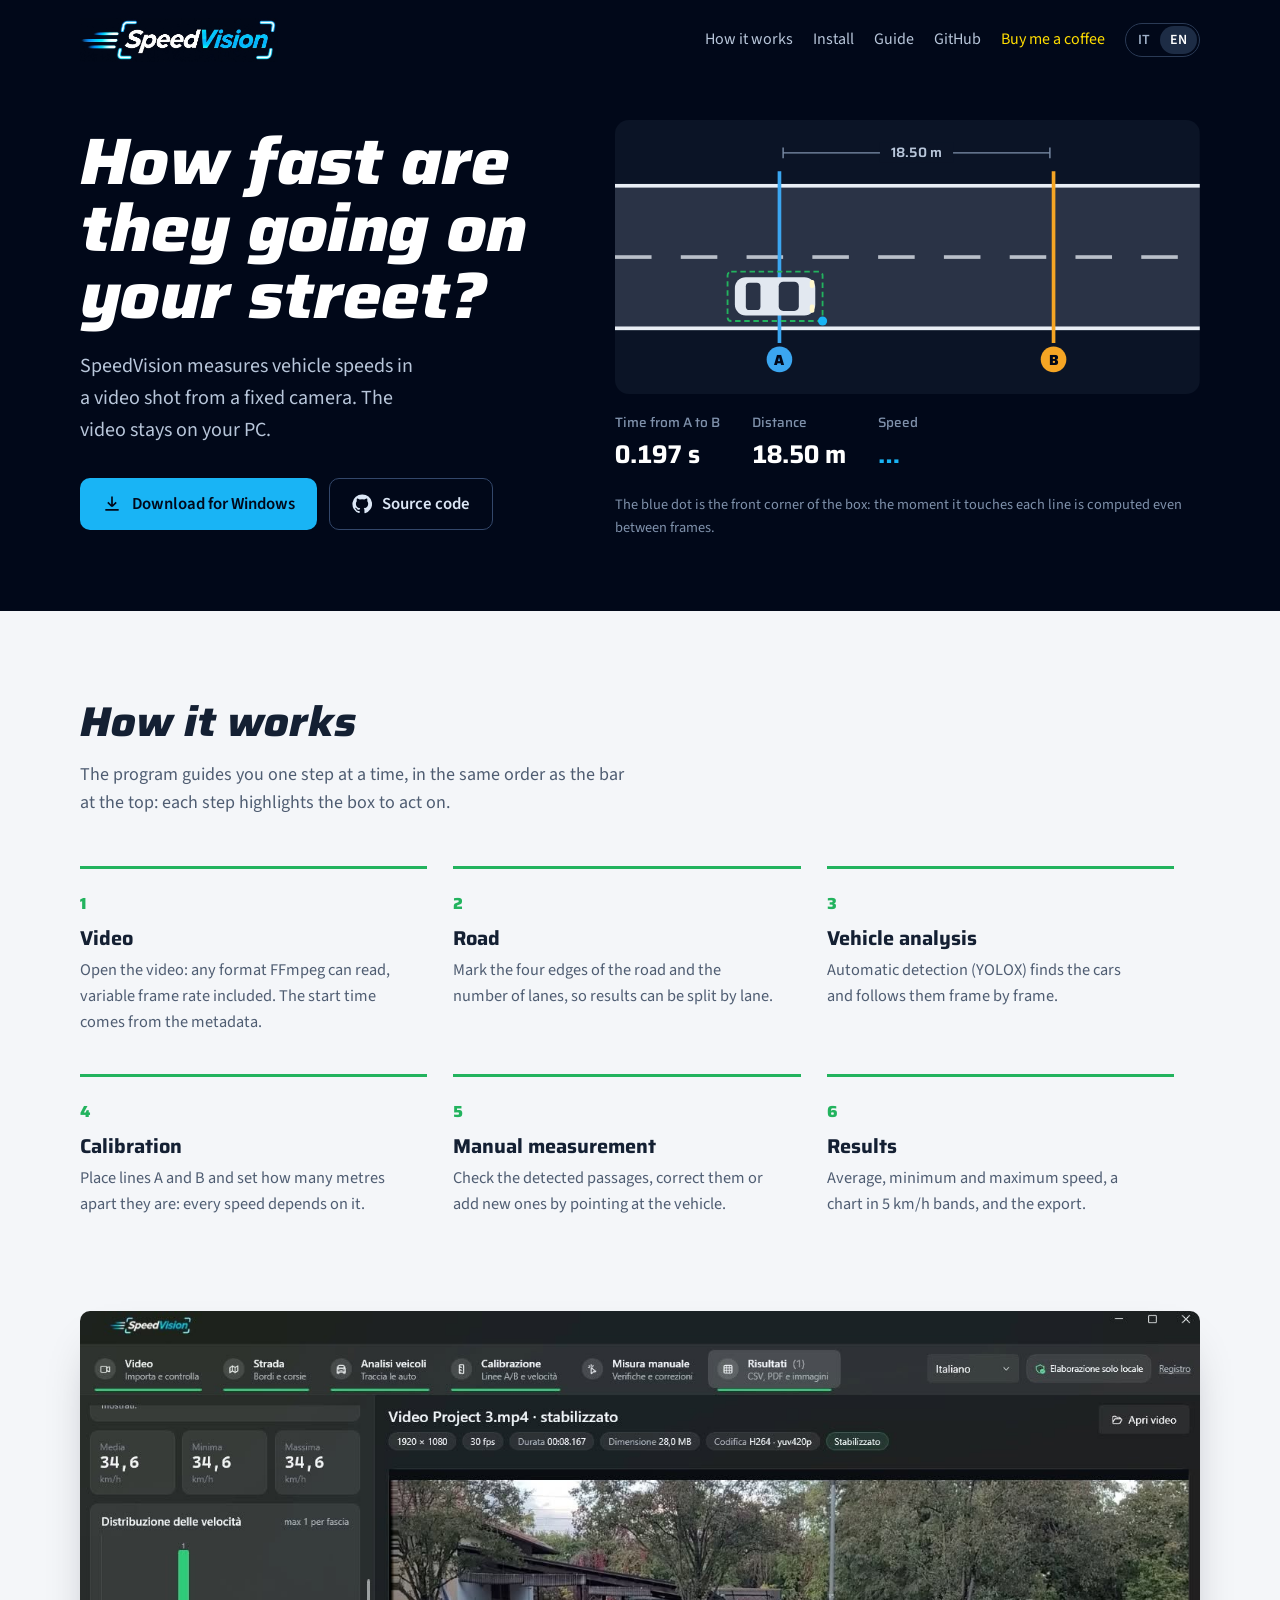
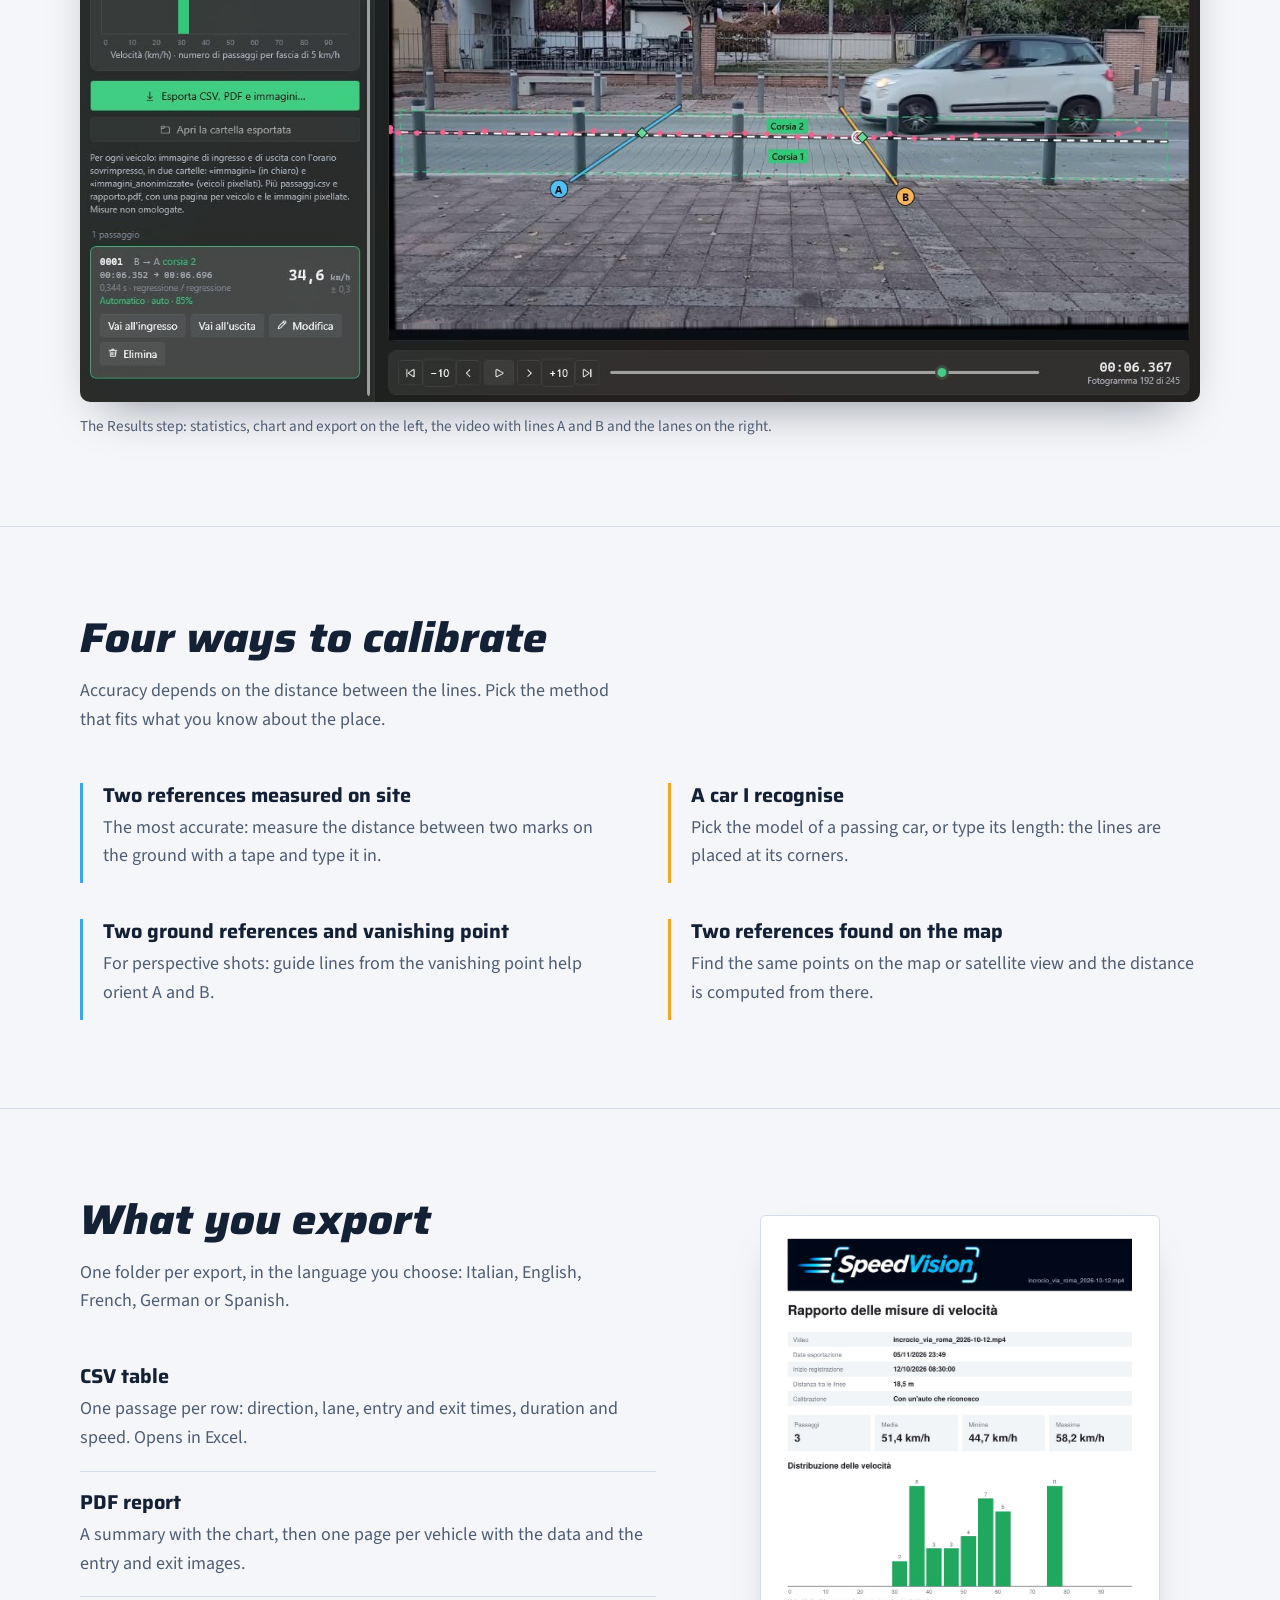
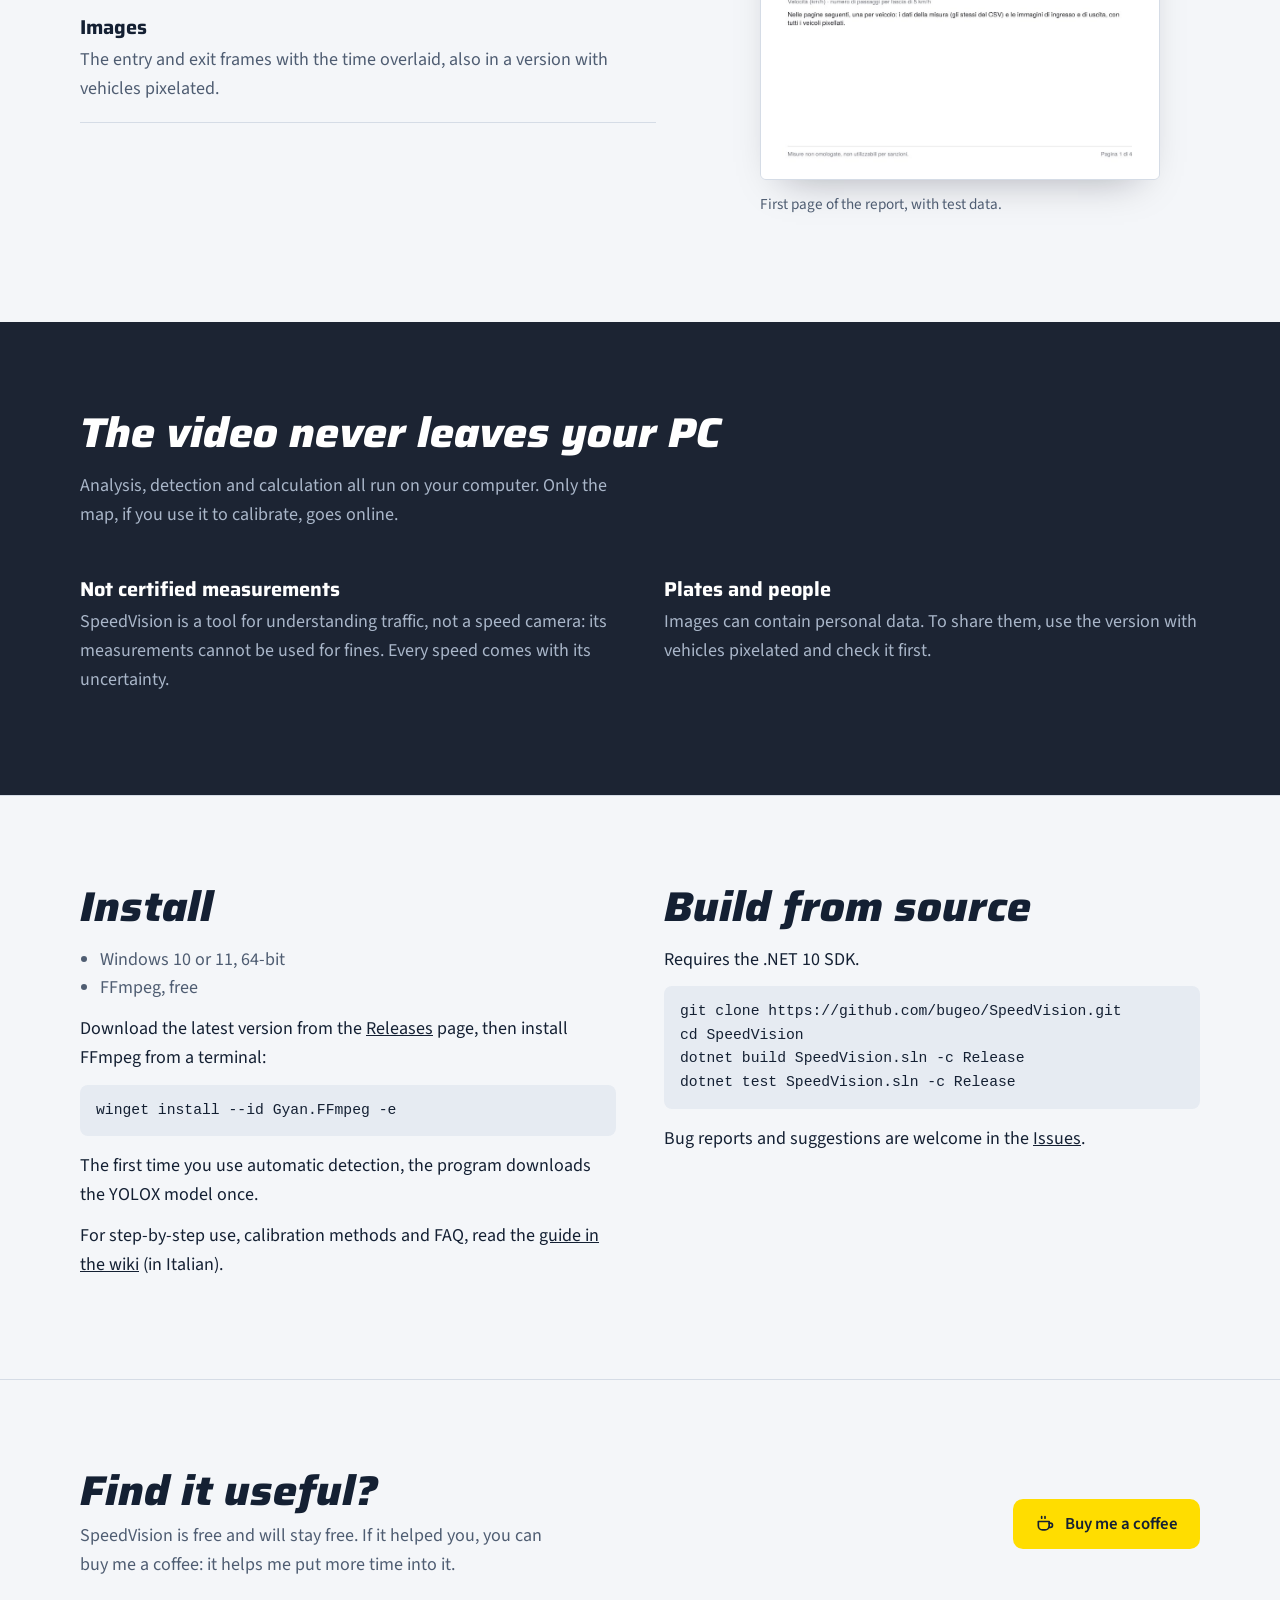
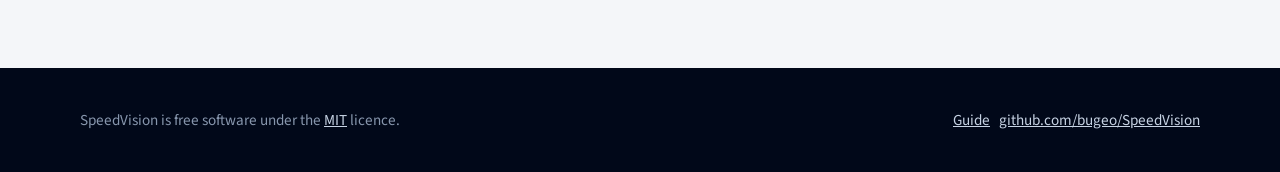
==== docs/index.html @ 2431f23b "im" ====
<!doctype html>
<html lang="it" data-l="it">
<head>
<meta charset="utf-8">
<meta name="viewport" content="width=device-width, initial-scale=1">
<title>SpeedVision</title>
<meta name="description" content="SpeedVision misura la velocità dei veicoli in un video di traffico, direttamente sul tuo PC. Software libero per Windows.">
<meta property="og:title" content="SpeedVision">
<meta property="og:description" content="Misura la velocità dei veicoli in un video di traffico, direttamente sul tuo PC.">
<meta property="og:image" content="img/logo.jpg">
<link rel="preconnect" href="https://fonts.googleapis.com">
<link rel="preconnect" href="https://fonts.gstatic.com" crossorigin>
<link href="https://fonts.googleapis.com/css2?family=Saira:ital,wdth,wght@0,75..125,400..800;1,75..125,600..800&family=Source+Sans+3:ital,wght@0,400;0,600;1,400&display=swap" rel="stylesheet">
<style>
:root {
  --night: #010819;      /* fondo del logo */
  --asphalt: #1c2433;
  --lane: #e9eef5;
  --paper: #f4f6f9;
  --ink: #142033;
  --muted: #4f5d72;
  --cyan: #19b4f5;       /* colore del logo */
  --line-a: #3ba6f0;     /* linea A, come nel programma */
  --line-b: #f5a524;     /* linea B */
  --ok: #22b35e;
  --rule: #d5dce6;
  --display: "Saira", system-ui, sans-serif;
  --text: "Source Sans 3", system-ui, sans-serif;
}
* { box-sizing: border-box; }
html { -webkit-text-size-adjust: 100%; }
body { margin: 0; background: var(--paper); color: var(--ink); font: 400 1.125rem/1.6 var(--text); }
img { max-width: 100%; height: auto; display: block; }
a { color: inherit; }
:focus-visible { outline: 3px solid var(--cyan); outline-offset: 3px; border-radius: 4px; }

html[data-l="it"] [lang="en"], html[data-l="en"] [lang="it"] { display: none !important; }

.wrap { width: min(1120px, 100% - 32px); margin-inline: auto; }

/* ───── Intestazione e hero ───── */
.hero { background: var(--night); color: #dbe6f5; padding-bottom: 72px; overflow: hidden; }
.top { display: flex; align-items: center; justify-content: space-between; gap: 16px; padding-block: 18px; }
.top img { height: 44px; width: auto; }
.top nav { display: flex; align-items: center; gap: 20px; font-size: 1rem; }
.top nav a { text-decoration: none; color: #b8c6da; }
.top nav a:hover { color: #fff; }
.lang { display: inline-flex; border: 1px solid #2a3a55; border-radius: 999px; padding: 2px; }
.lang button { font: 600 .875rem var(--text); color: #9fb0c8; background: none; border: 0; padding: 4px 10px; border-radius: 999px; cursor: pointer; }
.lang button[aria-pressed="true"] { background: #1d2c45; color: #fff; }

.hero-grid { display: grid; grid-template-columns: minmax(0, 5fr) minmax(0, 6fr); gap: 48px; align-items: center; padding-top: 40px; }
h1 { font: italic 800 clamp(2.4rem, 5.4vw, 4.1rem)/1.02 var(--display); font-stretch: 112%; letter-spacing: -.01em; color: #fff; margin: 0 0 20px; }
.lead { font-size: 1.25rem; color: #b8c6da; max-width: 34ch; margin: 0 0 32px; }
.actions { display: flex; flex-wrap: wrap; gap: 12px; }
.btn { display: inline-flex; align-items: center; gap: 10px; font: 600 1.05rem var(--text); text-decoration: none; padding: 13px 22px; border-radius: 10px; }
.btn-main { background: var(--cyan); color: var(--night); }
.btn-main:hover { background: #4cc6fa; }
.btn-ghost { color: #dbe6f5; border: 1px solid #33476a; }
.btn-ghost:hover { border-color: #6d87b0; }
.btn svg { width: 20px; height: 20px; flex: none; }

/* La strada animata */
.demo { position: relative; }
.road { width: 100%; height: auto; display: block; border-radius: 14px; }
.readout { display: grid; grid-template-columns: repeat(3, auto); justify-content: start; gap: 6px 32px; margin-top: 18px; font-family: var(--display); }
.readout dt { font-size: .85rem; color: #7f91ab; font-weight: 500; }
.readout dd { margin: 0; font-size: 1.6rem; font-weight: 700; font-variant-numeric: tabular-nums; color: #fff; font-stretch: 95%; }
.readout dd.speed { color: var(--cyan); }
.demo-note { font-size: .9rem; color: #7f91ab; margin: 10px 0 0; }

/* ───── Sezioni ───── */
section { padding-block: 88px; }
section + section { border-top: 1px solid var(--rule); }
h2 { font: italic 800 clamp(1.9rem, 3.6vw, 2.6rem)/1.1 var(--display); font-stretch: 108%; margin: 0 0 16px; color: var(--ink); }
.intro { color: var(--muted); max-width: 62ch; margin: 0 0 48px; }
h3 { font: 700 1.25rem/1.25 var(--display); margin: 0 0 6px; }
p { margin: 0 0 12px; }

/* I passi del programma: è una sequenza vera, come la barra in alto nell'app */
.steps { list-style: none; margin: 0; padding: 0; display: grid; grid-template-columns: repeat(3, 1fr); gap: 0; counter-reset: step; }
.steps li { counter-increment: step; padding: 22px 26px 26px 0; border-top: 3px solid var(--ok); margin-right: 26px; }
.steps li::before { content: counter(step); display: block; font: 800 1rem var(--display); color: var(--ok); margin-bottom: 10px; }
.steps p { color: var(--muted); font-size: 1.02rem; }

.shot { margin: 56px 0 0; }
.shot img { border-radius: 10px; box-shadow: 0 24px 48px -24px rgba(1, 8, 25, .45); }
.shot figcaption, .report figcaption { font-size: .95rem; color: var(--muted); margin-top: 12px; }

/* Calibrazione: quattro metodi alternativi */
.methods { display: grid; grid-template-columns: repeat(2, 1fr); gap: 36px 56px; }
.methods div { padding-left: 20px; border-left: 3px solid var(--line-a); }
.methods div:nth-child(even) { border-left-color: var(--line-b); }
.methods p { color: var(--muted); }

/* Risultati */
.results { display: grid; grid-template-columns: minmax(0, 6fr) minmax(0, 5fr); gap: 64px; align-items: start; }
.results ul { margin: 0; padding: 0; list-style: none; }
.results li { padding: 18px 0; border-bottom: 1px solid var(--rule); }
.results li:first-child { padding-top: 0; }
.results li p { color: var(--muted); margin: 0; }
.report img { border: 1px solid var(--rule); border-radius: 6px; box-shadow: 0 18px 40px -22px rgba(1, 8, 25, .35); }

/* Privacy e limiti: fondo scuro come la strada */
.honest { background: var(--asphalt); color: #d2dbe8; border-top: 0; }
.honest h2 { color: #fff; }
.honest .intro { color: #a9b6c9; }
.pair { display: grid; grid-template-columns: repeat(2, 1fr); gap: 48px; }
.pair h3 { color: #fff; }
.pair p { color: #a9b6c9; }

/* Installazione */
.install { display: grid; grid-template-columns: repeat(2, 1fr); gap: 48px; }
code, pre { font-family: ui-monospace, "Cascadia Mono", Consolas, monospace; font-size: .92rem; }
pre { background: #e6ebf2; border-radius: 8px; padding: 14px 16px; overflow-x: auto; margin: 8px 0 16px; }
.install > div, .results > *, .hero-grid > * { min-width: 0; }
.install ul { padding-left: 1.1em; margin: 0 0 12px; color: var(--muted); }

/* Offrimi un caffè */
.coffee .wrap { display: flex; flex-wrap: wrap; align-items: center; justify-content: space-between; gap: 24px 48px; }
.coffee h2 { margin-bottom: 8px; }
.coffee p { color: var(--muted); max-width: 52ch; margin: 0; }
.btn-coffee { background: #ffdd00; color: #142033; }
.btn-coffee:hover { background: #ffe740; }
.top nav a.nav-coffee { color: #ffdd00; }

footer { background: var(--night); color: #8796ad; padding-block: 40px; font-size: .95rem; }
footer .wrap { display: flex; flex-wrap: wrap; gap: 12px 32px; justify-content: space-between; align-items: center; }
footer a { color: #c7d3e4; }

@media (max-width: 900px) {
  .hero-grid, .results, .install { grid-template-columns: 1fr; }
  .hero-grid { gap: 40px; }
  .steps { grid-template-columns: repeat(2, 1fr); }
}
@media (max-width: 620px) {
  .top nav a { display: none; }
  .steps, .methods, .pair { grid-template-columns: 1fr; }
  .steps li { margin-right: 0; }
  .readout { gap: 4px 20px; }
  .readout dd { font-size: 1.3rem; }
  section { padding-block: 64px; }
}
</style>
</head>
<body>

<header class="hero">
  <div class="wrap top">
    <a href="./"><img src="img/logo.jpg" alt="SpeedVision" width="779" height="173"></a>
    <nav aria-label="Sezioni">
      <a href="#come"><span lang="it">Come funziona</span><span lang="en">How it works</span></a>
      <a href="#installa"><span lang="it">Installazione</span><span lang="en">Install</span></a>
      <a href="https://github.com/bugeo/SpeedVision/wiki"><span lang="it">Guida</span><span lang="en">Guide</span></a>
      <a href="https://github.com/bugeo/SpeedVision">GitHub</a>
      <a class="nav-coffee" href="https://buymeacoffee.com/bugeo"><span lang="it">Offrimi un caffè</span><span lang="en">Buy me a coffee</span></a>
      <span class="lang" role="group" aria-label="Lingua / Language">
        <button type="button" data-set="it" aria-pressed="true">IT</button>
        <button type="button" data-set="en" aria-pressed="false">EN</button>
      </span>
    </nav>
  </div>

  <div class="wrap hero-grid">
    <div>
      <h1><span lang="it">Quanto vanno veloci sulla tua strada?</span><span lang="en">How fast are they going on your street?</span></h1>
      <p class="lead">
        <span lang="it">SpeedVision misura la velocità dei veicoli in un video ripreso da una telecamera ferma. Il video resta sul tuo PC.</span>
        <span lang="en">SpeedVision measures vehicle speeds in a video shot from a fixed camera. The video stays on your PC.</span>
      </p>
      <div class="actions">
        <a class="btn btn-main" href="https://github.com/bugeo/SpeedVision/releases">
          <svg viewBox="0 0 24 24" fill="none" stroke="currentColor" stroke-width="2" aria-hidden="true"><path d="M12 3v12m0 0l-5-5m5 5l5-5M4 19h16"/></svg>
          <span lang="it">Scarica per Windows</span><span lang="en">Download for Windows</span>
        </a>
        <a class="btn btn-ghost" href="https://github.com/bugeo/SpeedVision">
          <svg viewBox="0 0 24 24" fill="currentColor" aria-hidden="true"><path d="M12 .5a11.5 11.5 0 00-3.64 22.41c.58.1.79-.25.79-.56v-2c-3.2.7-3.88-1.37-3.88-1.37-.53-1.33-1.28-1.69-1.28-1.69-1.05-.72.08-.7.08-.7 1.16.08 1.77 1.19 1.77 1.19 1.03 1.77 2.7 1.26 3.36.96.1-.75.4-1.26.73-1.55-2.55-.29-5.24-1.28-5.24-5.68 0-1.25.45-2.28 1.19-3.08-.12-.29-.52-1.46.11-3.05 0 0 .97-.31 3.17 1.18a11 11 0 015.77 0c2.2-1.49 3.17-1.18 3.17-1.18.63 1.59.23 2.76.11 3.05.74.8 1.19 1.83 1.19 3.08 0 4.41-2.69 5.38-5.26 5.67.41.36.78 1.06.78 2.14v3.17c0 .31.21.67.8.56A11.5 11.5 0 0012 .5z"/></svg>
          <span lang="it">Codice sorgente</span><span lang="en">Source code</span>
        </a>
      </div>
    </div>

    <div class="demo">
      <svg class="road" viewBox="0 0 640 300" role="img" aria-labelledby="road-title">
        <title id="road-title">Un'auto attraversa la linea A e la linea B: dal tempo impiegato si calcola la velocità.</title>
        <rect width="640" height="300" fill="#0b1426"/>
        <rect y="70" width="640" height="160" fill="#2a3346"/>
        <rect y="70" width="640" height="4" fill="#e9eef5"/>
        <rect y="226" width="640" height="4" fill="#e9eef5"/>
        <g fill="#e9eef5" opacity=".75">
          <rect x="0" y="148" width="40" height="4"/><rect x="72" y="148" width="40" height="4"/><rect x="144" y="148" width="40" height="4"/>
          <rect x="216" y="148" width="40" height="4"/><rect x="288" y="148" width="40" height="4"/><rect x="360" y="148" width="40" height="4"/>
          <rect x="432" y="148" width="40" height="4"/><rect x="504" y="148" width="40" height="4"/><rect x="576" y="148" width="40" height="4"/>
        </g>
        <!-- Linee di rilevamento -->
        <line x1="180" y1="56" x2="180" y2="244" stroke="#3ba6f0" stroke-width="4"/>
        <line x1="480" y1="56" x2="480" y2="244" stroke="#f5a524" stroke-width="4"/>
        <circle cx="180" cy="262" r="14" fill="#3ba6f0"/><text x="180" y="268" text-anchor="middle" font-family="Saira, sans-serif" font-weight="800" font-size="16" fill="#010819">A</text>
        <circle cx="480" cy="262" r="14" fill="#f5a524"/><text x="480" y="268" text-anchor="middle" font-family="Saira, sans-serif" font-weight="800" font-size="16" fill="#010819">B</text>
        <!-- Distanza misurata -->
        <g stroke="#7f91ab" stroke-width="1.5">
          <line x1="184" y1="36" x2="476" y2="36"/><line x1="184" y1="30" x2="184" y2="42"/><line x1="476" y1="30" x2="476" y2="42"/>
        </g>
        <rect x="290" y="25" width="80" height="22" fill="#0b1426"/>
        <text x="330" y="41" text-anchor="middle" font-family="Saira, sans-serif" font-weight="600" font-size="15" fill="#b8c6da" id="svg-dist">18,50 m</text>
        <!-- Auto vista dall'alto, con il riquadro del rilevamento -->
        <g id="car" transform="translate(-120 0)">
          <rect x="-4" y="166" width="104" height="54" rx="4" fill="none" stroke="#22b35e" stroke-width="2" stroke-dasharray="6 4"/>
          <rect x="4" y="172" width="88" height="42" rx="12" fill="#e2e8f0"/>
          <rect x="52" y="177" width="22" height="32" rx="5" fill="#2a3346"/>
          <rect x="16" y="178" width="16" height="30" rx="4" fill="#2a3346"/>
          <rect x="86" y="175" width="5" height="9" rx="2" fill="#fff7cc"/><rect x="86" y="202" width="5" height="9" rx="2" fill="#fff7cc"/>
          <circle id="corner" cx="100" cy="220" r="5" fill="#19b4f5"/>
        </g>
      </svg>
      <dl class="readout" aria-live="off">
        <div><dt><span lang="it">Tempo da A a B</span><span lang="en">Time from A to B</span></dt><dd id="r-time">–</dd></div>
        <div><dt><span lang="it">Distanza</span><span lang="en">Distance</span></dt><dd id="r-dist">18,50 m</dd></div>
        <div><dt><span lang="it">Velocità</span><span lang="en">Speed</span></dt><dd class="speed" id="r-speed">–</dd></div>
      </dl>
      <p class="demo-note">
        <span lang="it">Il punto azzurro è lo spigolo anteriore del riquadro: l'istante in cui tocca ogni linea si calcola anche tra un fotogramma e l'altro.</span>
        <span lang="en">The blue dot is the front corner of the box: the moment it touches each line is computed even between frames.</span>
      </p>
    </div>
  </div>
</header>

<main>
<section id="come">
  <div class="wrap">
    <h2><span lang="it">Come funziona</span><span lang="en">How it works</span></h2>
    <p class="intro">
      <span lang="it">Il programma ti guida un passo alla volta, nello stesso ordine della barra in alto: in ogni passo è evidenziato il riquadro su cui agire.</span>
      <span lang="en">The program guides you one step at a time, in the same order as the bar at the top: each step highlights the box to act on.</span>
    </p>
    <ol class="steps">
      <li><h3>Video</h3>
        <p lang="it">Apri il video: qualsiasi formato letto da FFmpeg, anche con frame rate variabile. L'orario di inizio arriva dai metadati.</p>
        <p lang="en">Open the video: any format FFmpeg can read, variable frame rate included. The start time comes from the metadata.</p></li>
      <li><h3><span lang="it">Strada</span><span lang="en">Road</span></h3>
        <p lang="it">Segna i quattro bordi della strada e il numero di corsie, così i risultati si possono dividere per corsia.</p>
        <p lang="en">Mark the four edges of the road and the number of lanes, so results can be split by lane.</p></li>
      <li><h3><span lang="it">Analisi veicoli</span><span lang="en">Vehicle analysis</span></h3>
        <p lang="it">Il riconoscimento automatico (YOLOX) trova le auto e le segue fotogramma per fotogramma.</p>
        <p lang="en">Automatic detection (YOLOX) finds the cars and follows them frame by frame.</p></li>
      <li><h3><span lang="it">Calibrazione</span><span lang="en">Calibration</span></h3>
        <p lang="it">Posa le linee A e B e indica quanti metri le separano: è il dato da cui dipende ogni velocità.</p>
        <p lang="en">Place lines A and B and set how many metres apart they are: every speed depends on it.</p></li>
      <li><h3><span lang="it">Misura manuale</span><span lang="en">Manual measurement</span></h3>
        <p lang="it">Controlla i passaggi trovati, correggili o aggiungine a mano indicando la posizione del veicolo.</p>
        <p lang="en">Check the detected passages, correct them or add new ones by pointing at the vehicle.</p></li>
      <li><h3><span lang="it">Risultati</span><span lang="en">Results</span></h3>
        <p lang="it">Velocità media, minima e massima, il grafico per fasce di 5 km/h e l'esportazione.</p>
        <p lang="en">Average, minimum and maximum speed, a chart in 5 km/h bands, and the export.</p></li>
    </ol>
    <figure class="shot">
      <img src="img/app-calibrazione.jpg" alt="Il passo Risultati di SpeedVision: statistiche, grafico e un passaggio misurato tra le linee A e B" width="1471" height="908" loading="lazy">
      <figcaption>
        <span lang="it">Il passo Risultati: a sinistra statistiche, grafico ed esportazione, a destra il video con le linee A e B e le corsie.</span>
        <span lang="en">The Results step: statistics, chart and export on the left, the video with lines A and B and the lanes on the right.</span>
      </figcaption>
    </figure>
  </div>
</section>

<section>
  <div class="wrap">
    <h2><span lang="it">Quattro modi di calibrare</span><span lang="en">Four ways to calibrate</span></h2>
    <p class="intro">
      <span lang="it">La precisione della misura dipende dalla distanza tra le linee. Scegli il metodo in base a quello che sai del luogo.</span>
      <span lang="en">Accuracy depends on the distance between the lines. Pick the method that fits what you know about the place.</span>
    </p>
    <div class="methods">
      <div><h3 lang="it">Due riferimenti misurati sul campo</h3><h3 lang="en">Two references measured on site</h3>
        <p lang="it">Il più preciso: misuri con un metro la distanza tra due segni a terra e la inserisci.</p>
        <p lang="en">The most accurate: measure the distance between two marks on the ground with a tape and type it in.</p></div>
      <div><h3 lang="it">Un'auto che riconosco</h3><h3 lang="en">A car I recognise</h3>
        <p lang="it">Scegli il modello di un'auto che passa, o scrivi la sua lunghezza: le linee si posano ai suoi spigoli.</p>
        <p lang="en">Pick the model of a passing car, or type its length: the lines are placed at its corners.</p></div>
      <div><h3 lang="it">Due riferimenti a terra e punto di fuga</h3><h3 lang="en">Two ground references and vanishing point</h3>
        <p lang="it">Per le riprese in prospettiva: le linee guida dal punto di fuga aiutano a orientare A e B.</p>
        <p lang="en">For perspective shots: guide lines from the vanishing point help orient A and B.</p></div>
      <div><h3 lang="it">Due riferimenti trovati sulla mappa</h3><h3 lang="en">Two references found on the map</h3>
        <p lang="it">Ritrovi gli stessi punti sulla mappa o sulla vista satellitare e la distanza si calcola da lì.</p>
        <p lang="en">Find the same points on the map or satellite view and the distance is computed from there.</p></div>
    </div>
  </div>
</section>

<section>
  <div class="wrap results">
    <div>
      <h2><span lang="it">Cosa esporti</span><span lang="en">What you export</span></h2>
      <p class="intro">
        <span lang="it">Una cartella per ogni esportazione, nella lingua che hai scelto: italiano, inglese, francese, tedesco o spagnolo.</span>
        <span lang="en">One folder per export, in the language you choose: Italian, English, French, German or Spanish.</span>
      </p>
      <ul>
        <li><h3 lang="it">Tabella CSV</h3><h3 lang="en">CSV table</h3>
          <p lang="it">Un passaggio per riga: verso, corsia, orari di ingresso e uscita, tempo e velocità. Si apre in Excel.</p>
          <p lang="en">One passage per row: direction, lane, entry and exit times, duration and speed. Opens in Excel.</p></li>
        <li><h3 lang="it">Rapporto PDF</h3><h3 lang="en">PDF report</h3>
          <p lang="it">Un riepilogo con il grafico, poi una pagina per veicolo con i dati e le immagini di ingresso e uscita.</p>
          <p lang="en">A summary with the chart, then one page per vehicle with the data and the entry and exit images.</p></li>
        <li><h3 lang="it">Immagini</h3><h3 lang="en">Images</h3>
          <p lang="it">Il fotogramma di ingresso e quello di uscita con l'orario sovrimpresso, anche in versione con i veicoli pixellati.</p>
          <p lang="en">The entry and exit frames with the time overlaid, also in a version with vehicles pixelated.</p></li>
      </ul>
    </div>
    <figure class="report">
      <img src="img/rapporto-pdf.jpg" alt="Prima pagina del rapporto PDF: dati del video, statistiche e grafico delle velocità" width="910" height="1287" loading="lazy">
      <figcaption>
        <span lang="it">Prima pagina del rapporto, con dati di prova.</span>
        <span lang="en">First page of the report, with test data.</span>
      </figcaption>
    </figure>
  </div>
</section>

<section class="honest">
  <div class="wrap">
    <h2><span lang="it">Il video non lascia il PC</span><span lang="en">The video never leaves your PC</span></h2>
    <p class="intro">
      <span lang="it">Analisi, riconoscimento e calcolo avvengono sul tuo computer. Solo la mappa, se la usi per calibrare, si collega a internet.</span>
      <span lang="en">Analysis, detection and calculation all run on your computer. Only the map, if you use it to calibrate, goes online.</span>
    </p>
    <div class="pair">
      <div><h3 lang="it">Misure non omologate</h3><h3 lang="en">Not certified measurements</h3>
        <p lang="it">SpeedVision è uno strumento per capire il traffico, non un autovelox: le sue misure non servono per multe o sanzioni. Ogni velocità riporta la sua incertezza.</p>
        <p lang="en">SpeedVision is a tool for understanding traffic, not a speed camera: its measurements cannot be used for fines. Every speed comes with its uncertainty.</p></div>
      <div><h3 lang="it">Targhe e persone</h3><h3 lang="en">Plates and people</h3>
        <p lang="it">Le immagini possono contenere dati personali. Per condividerle usa la versione con i veicoli pixellati e controllala prima.</p>
        <p lang="en">Images can contain personal data. To share them, use the version with vehicles pixelated and check it first.</p></div>
    </div>
  </div>
</section>

<section id="installa">
  <div class="wrap install">
    <div>
      <h2><span lang="it">Installazione</span><span lang="en">Install</span></h2>
      <ul>
        <li lang="it">Windows 10 o 11, 64 bit</li><li lang="en">Windows 10 or 11, 64-bit</li>
        <li lang="it">FFmpeg, gratuito</li><li lang="en">FFmpeg, free</li>
      </ul>
      <p lang="it">Scarica l'ultima versione dalla pagina <a href="https://github.com/bugeo/SpeedVision/releases">Releases</a>, poi installa FFmpeg da un terminale:</p>
      <p lang="en">Download the latest version from the <a href="https://github.com/bugeo/SpeedVision/releases">Releases</a> page, then install FFmpeg from a terminal:</p>
      <pre><code>winget install --id Gyan.FFmpeg -e</code></pre>
      <p lang="it">Al primo uso del riconoscimento automatico il programma scarica il modello YOLOX una sola volta.</p>
      <p lang="en">The first time you use automatic detection, the program downloads the YOLOX model once.</p>
      <p lang="it">Per l'uso passo per passo, i metodi di calibrazione e le domande frequenti leggi la <a href="https://github.com/bugeo/SpeedVision/wiki">guida nel wiki</a>.</p>
      <p lang="en">For step-by-step use, calibration methods and FAQ, read the <a href="https://github.com/bugeo/SpeedVision/wiki">guide in the wiki</a> (in Italian).</p>
    </div>
    <div>
      <h2><span lang="it">Compilare dai sorgenti</span><span lang="en">Build from source</span></h2>
      <p lang="it">Serve l'SDK .NET 10.</p><p lang="en">Requires the .NET 10 SDK.</p>
      <pre><code>git clone https://github.com/bugeo/SpeedVision.git
cd SpeedVision
dotnet build SpeedVision.sln -c Release
dotnet test SpeedVision.sln -c Release</code></pre>
      <p lang="it">Segnalazioni e proposte sono benvenute nelle <a href="https://github.com/bugeo/SpeedVision/issues">Issues</a>.</p>
      <p lang="en">Bug reports and suggestions are welcome in the <a href="https://github.com/bugeo/SpeedVision/issues">Issues</a>.</p>
    </div>
  </div>
</section>
<section class="coffee">
  <div class="wrap">
    <div>
      <h2><span lang="it">Ti è utile?</span><span lang="en">Find it useful?</span></h2>
      <p lang="it">SpeedVision è gratuito e lo resterà. Se ti ha aiutato, puoi offrirmi un caffè: mi dà una mano a dedicargli altro tempo.</p>
      <p lang="en">SpeedVision is free and will stay free. If it helped you, you can buy me a coffee: it helps me put more time into it.</p>
    </div>
    <a class="btn btn-coffee" href="https://buymeacoffee.com/bugeo">
      <svg viewBox="0 0 24 24" fill="none" stroke="currentColor" stroke-width="2" stroke-linecap="round" stroke-linejoin="round" aria-hidden="true"><path d="M4 9h13v5a5 5 0 01-5 5H9a5 5 0 01-5-5V9z"/><path d="M17 11h1.5a2.5 2.5 0 010 5H17"/><path d="M8 3v2M12 3v2"/></svg>
      <span lang="it">Offrimi un caffè</span><span lang="en">Buy me a coffee</span>
    </a>
  </div>
</section>
</main>

<footer>
  <div class="wrap">
    <span lang="it">SpeedVision è software libero con licenza <a href="https://github.com/bugeo/SpeedVision/blob/main/LICENSE">MIT</a>.</span>
    <span lang="en">SpeedVision is free software under the <a href="https://github.com/bugeo/SpeedVision/blob/main/LICENSE">MIT</a> licence.</span>
    <span><a href="https://github.com/bugeo/SpeedVision/wiki"><span lang="it">Guida</span><span lang="en">Guide</span></a> &nbsp; <a href="https://github.com/bugeo/SpeedVision">github.com/bugeo/SpeedVision</a></span>
  </div>
</footer>

<script>
// Lingua: quella del browser, o quella scelta (ricordata in questo browser).
(function () {
  const root = document.documentElement;
  function setLang(l) {
    root.dataset.l = l;
    root.lang = l;
    document.querySelectorAll('.lang button').forEach(b => b.setAttribute('aria-pressed', String(b.dataset.set === l)));
    try { localStorage.setItem('sv-lang', l); } catch (e) {}
    updateReadout();
  }
  let saved = null;
  try { saved = localStorage.getItem('sv-lang'); } catch (e) {}
  const initial = saved || ((navigator.language || 'it').toLowerCase().startsWith('it') ? 'it' : 'en');
  document.querySelectorAll('.lang button').forEach(b => b.addEventListener('click', () => setLang(b.dataset.set)));

  // Animazione: un'auto passa da A a B a una velocità diversa ogni volta; il cronometro
  // parte quando lo spigolo anteriore tocca A e si ferma su B. 300 px = 18,50 m.
  const car = document.getElementById('car');
  const timeEl = document.getElementById('r-time');
  const speedEl = document.getElementById('r-speed');
  const PX_PER_M = 300 / 18.5, LINE_A = 180, LINE_B = 480, CORNER = 100;
  const START = -60, END = 680;
  let kmh = 50, x = START, last = null, t = null, done = null;

  function fmt(n, d) { return n.toLocaleString(root.dataset.l === 'it' ? 'it-IT' : 'en-GB', { minimumFractionDigits: d, maximumFractionDigits: d }); }
  function updateReadout() {
    const dist = fmt(18.5, 2) + ' m';
    document.getElementById('r-dist').textContent = dist;
    document.getElementById('svg-dist').textContent = dist;
    if (done !== null) {
      timeEl.textContent = fmt(done, 3) + ' s';
      speedEl.textContent = fmt(18.5 / done * 3.6, 1) + ' km/h';
    } else if (t !== null) {
      timeEl.textContent = fmt(t, 3) + ' s';
      speedEl.textContent = '…';
    } else {
      timeEl.textContent = '–';
      speedEl.textContent = '–';
    }
  }
  function newPass() { kmh = 34 + Math.random() * 30; x = START; t = null; done = null; }

  function frame(now) {
    if (last === null) last = now;
    const dt = Math.min((now - last) / 1000, 0.05);
    last = now;
    // Rallentatore ×0,35 per poter leggere il cronometro; il tempo mostrato è quello reale.
    const slow = 0.35;
    const front = x + CORNER;
    x += kmh / 3.6 * PX_PER_M * dt * slow;
    const newFront = x + CORNER;
    if (front < LINE_A && newFront >= LINE_A) t = (newFront - LINE_A) / (kmh / 3.6 * PX_PER_M);
    else if (t !== null && done === null) {
      t += dt * slow;
      if (newFront >= LINE_B) { done = 18.5 / (kmh / 3.6); }
    }
    car.setAttribute('transform', 'translate(' + x.toFixed(1) + ' 0)');
    updateReadout();
    if (x > END) { if (!frame.pause) frame.pause = now; if (now - frame.pause > 1400) { frame.pause = 0; newPass(); } }
    requestAnimationFrame(frame);
  }

  setLang(initial);
  if (window.matchMedia('(prefers-reduced-motion: reduce)').matches) {
    // Nessuna animazione: l'auto resta oltre la linea B con la misura completa.
    x = 400; done = 18.5 / (52 / 3.6);
    car.setAttribute('transform', 'translate(400 0)');
    updateReadout();
  } else {
    newPass();
    requestAnimationFrame(frame);
  }
})();
</script>
</body>
</html>
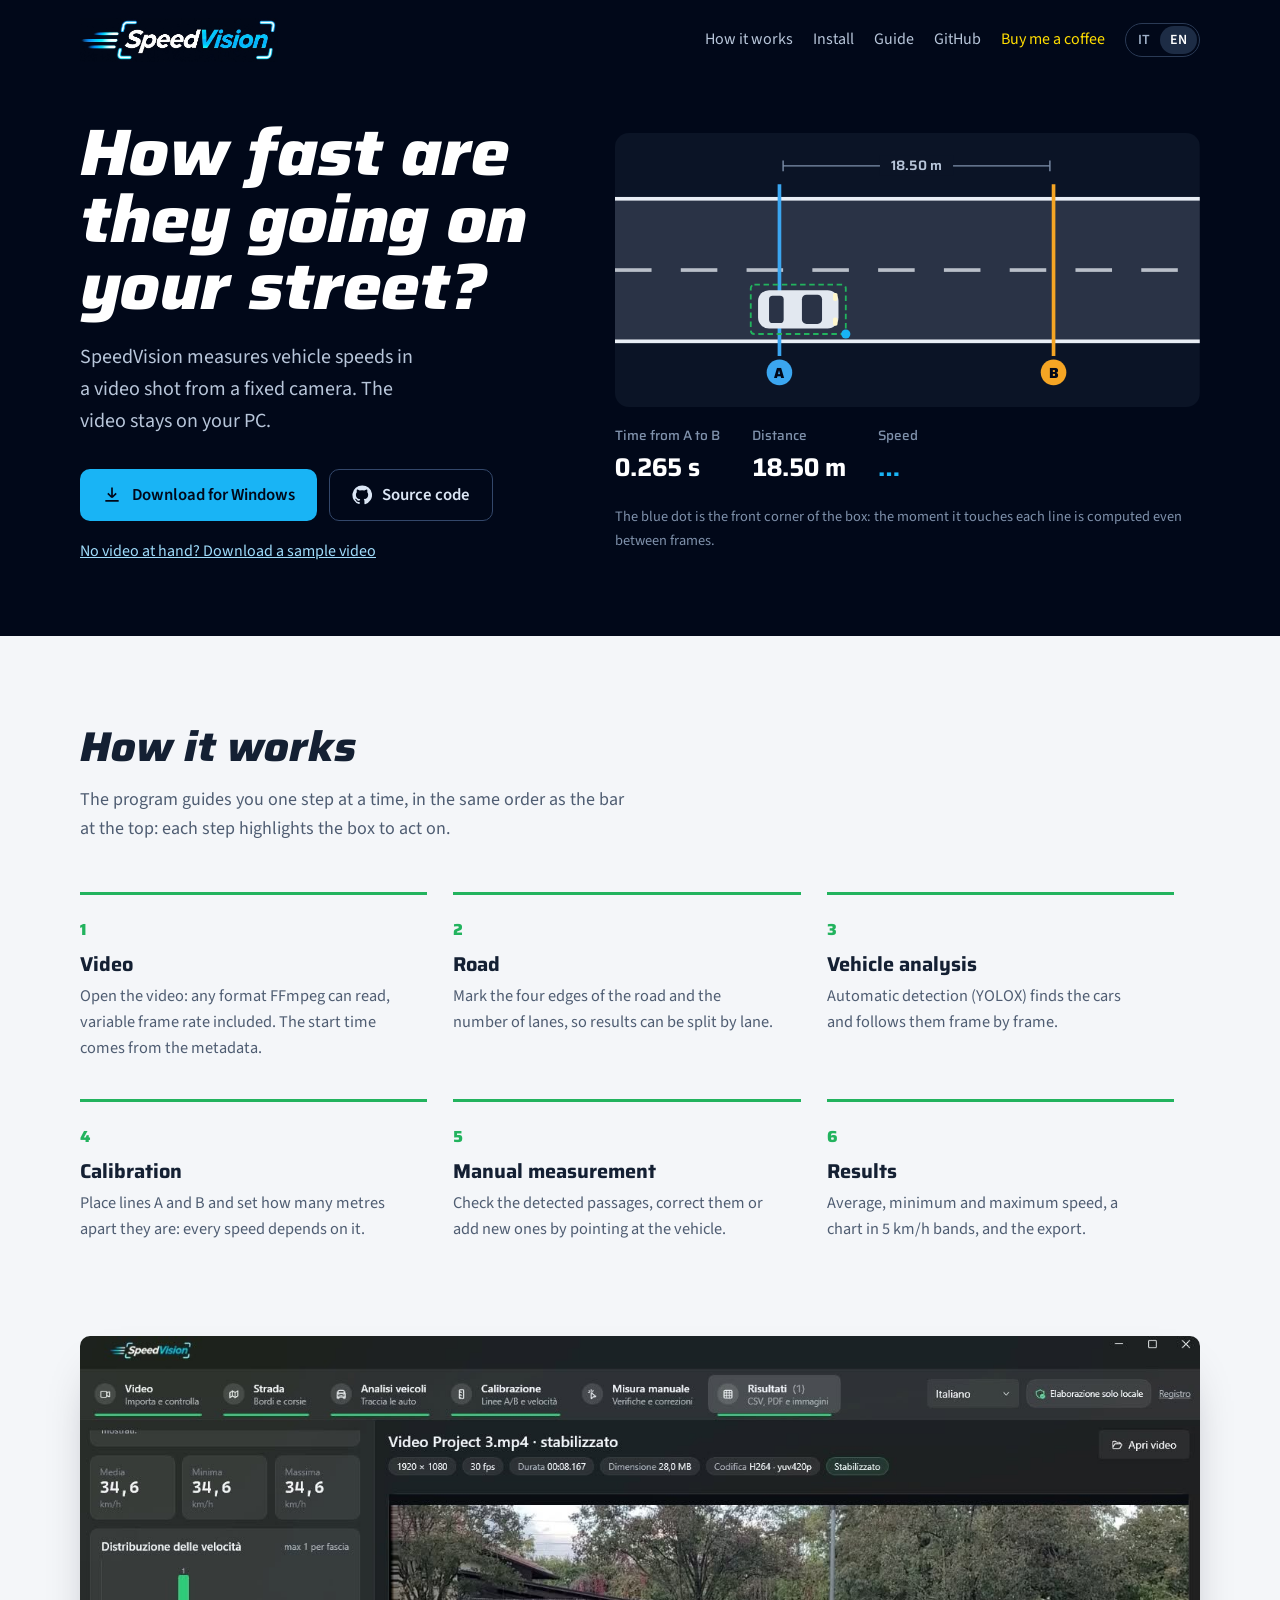
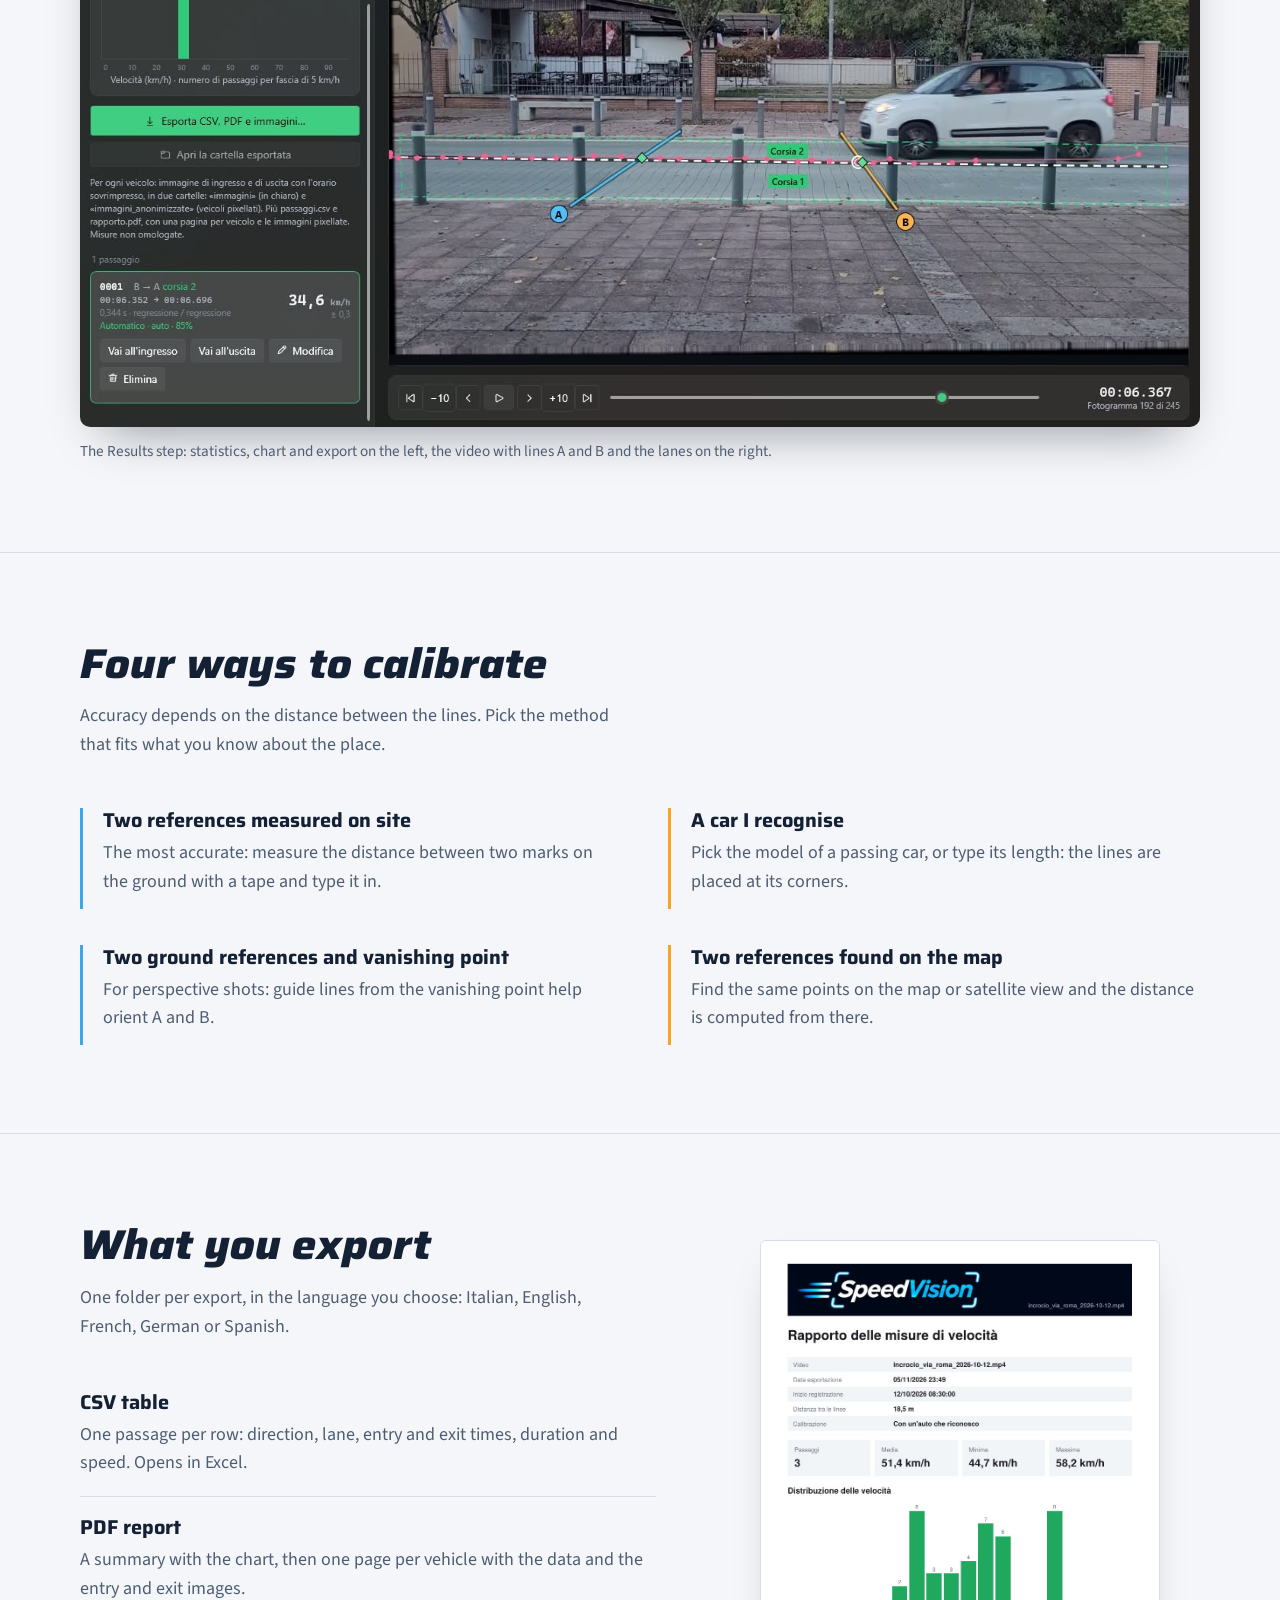
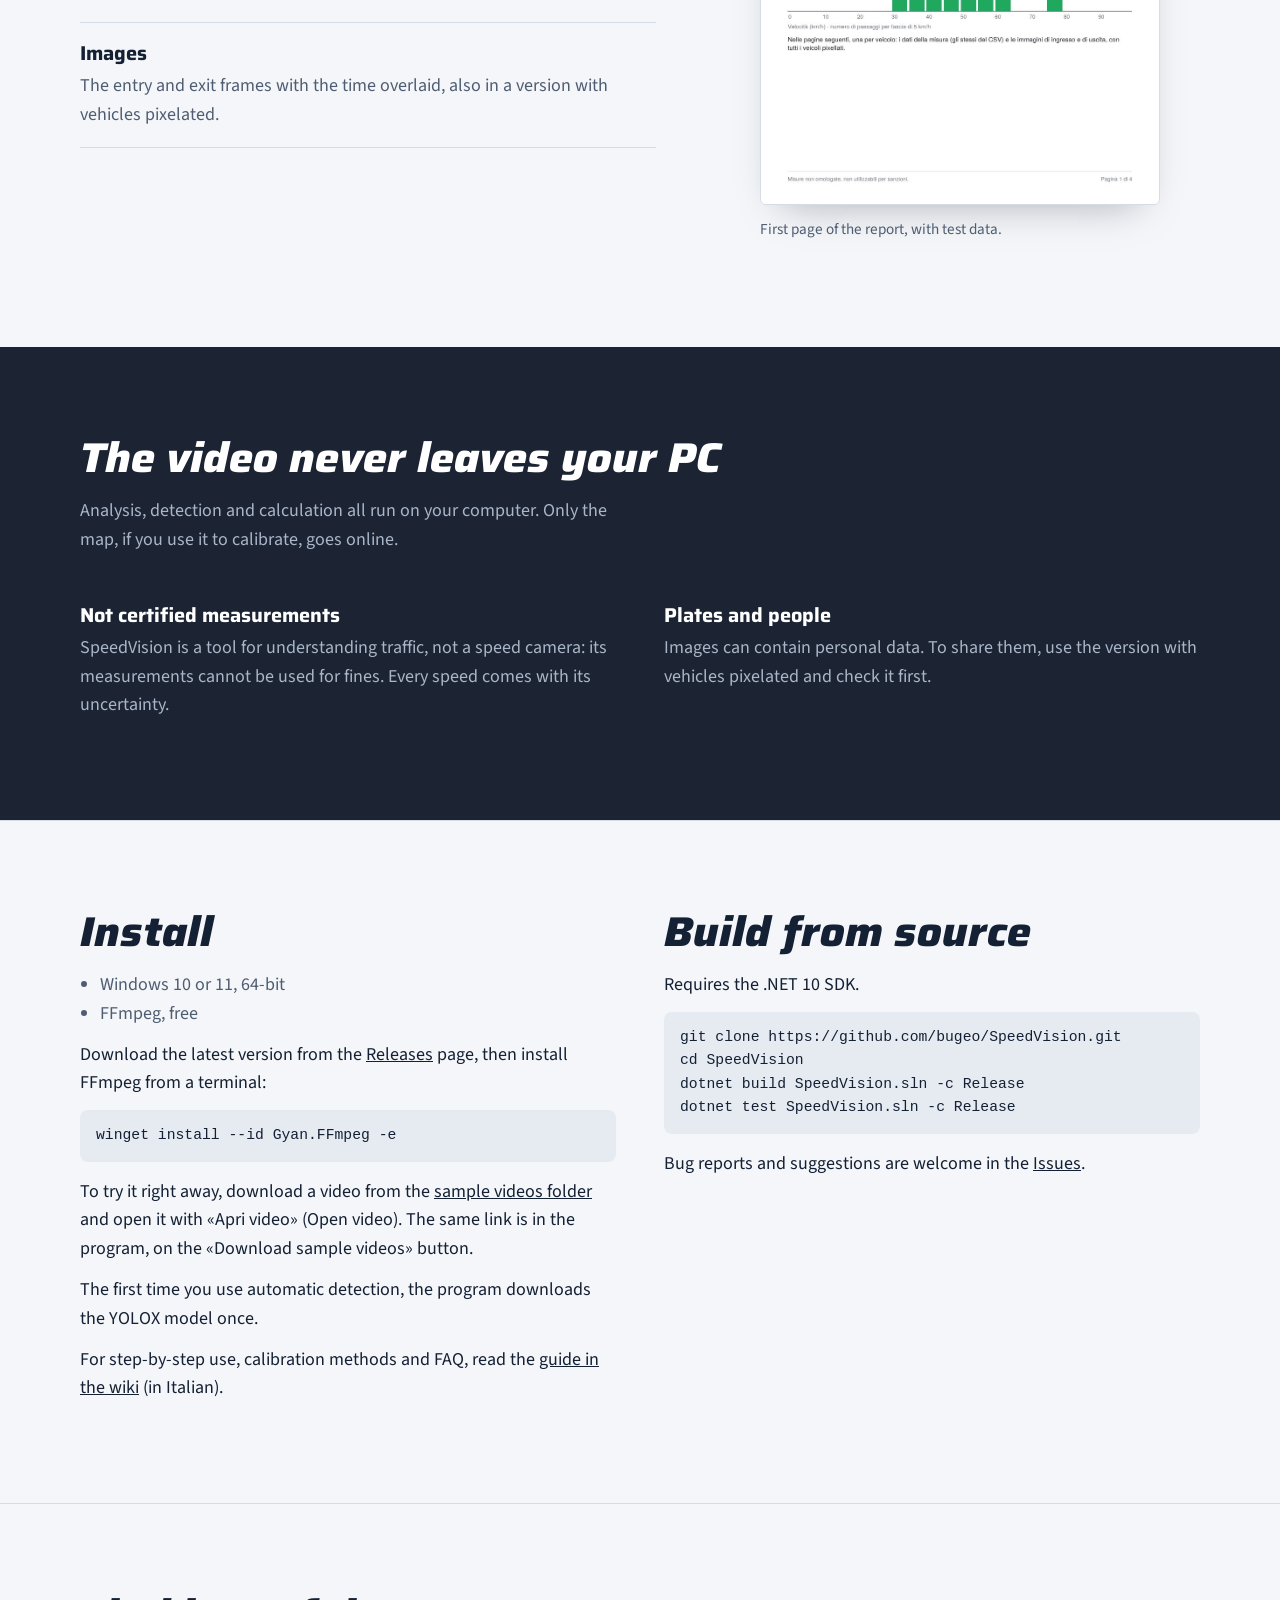
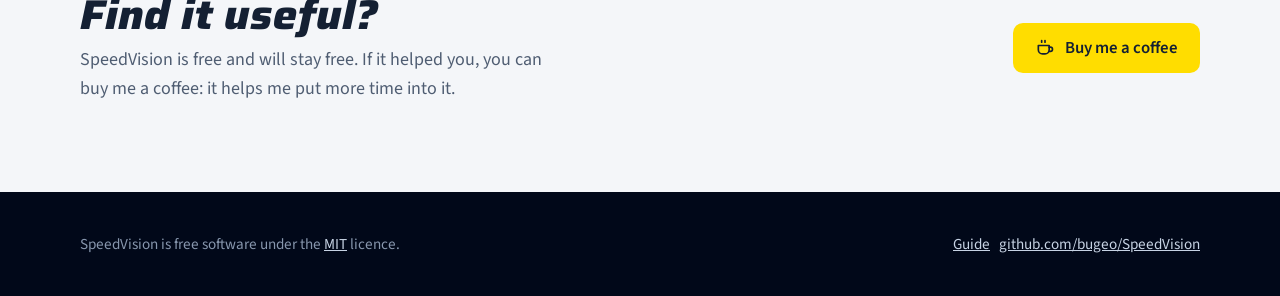
==== commit 254e83fa: "esportazione di report pdf anonimizzato" ====
--- a/docs/index.html
+++ b/docs/index.html
@@ -8,6 +8,8 @@
 <meta property="og:title" content="SpeedVision">
 <meta property="og:description" content="Misura la velocità dei veicoli in un video di traffico, direttamente sul tuo PC.">
 <meta property="og:image" content="img/logo.jpg">
+<link rel="icon" type="image/png" href="img/favicon.png">
+<link rel="apple-touch-icon" href="img/apple-touch-icon.png">
 <link rel="preconnect" href="https://fonts.googleapis.com">
 <link rel="preconnect" href="https://fonts.gstatic.com" crossorigin>
 <link href="https://fonts.googleapis.com/css2?family=Saira:ital,wdth,wght@0,75..125,400..800;1,75..125,600..800&family=Source+Sans+3:ital,wght@0,400;0,600;1,400&display=swap" rel="stylesheet">
@@ -59,6 +61,9 @@
 .btn-ghost { color: #dbe6f5; border: 1px solid #33476a; }
 .btn-ghost:hover { border-color: #6d87b0; }
 .btn svg { width: 20px; height: 20px; flex: none; }
+.hero-sample { margin: 18px 0 0; font-size: 1rem; }
+.hero-sample a { color: #9fdcfb; }
+.hero-sample a:hover { color: #fff; }
 
 /* La strada animata */
 .demo { position: relative; }
@@ -178,6 +183,7 @@
           <span lang="it">Codice sorgente</span><span lang="en">Source code</span>
         </a>
       </div>
+      <p class="hero-sample"><a href="https://github.com/bugeo/SpeedVision/tree/main/samples"><span lang="it">Non hai un video? Scarica un video di esempio</span><span lang="en">No video at hand? Download a sample video</span></a></p>
     </div>
 
     <div class="demo">
@@ -347,6 +353,8 @@
       <p lang="it">Scarica l'ultima versione dalla pagina <a href="https://github.com/bugeo/SpeedVision/releases">Releases</a>, poi installa FFmpeg da un terminale:</p>
       <p lang="en">Download the latest version from the <a href="https://github.com/bugeo/SpeedVision/releases">Releases</a> page, then install FFmpeg from a terminal:</p>
       <pre><code>winget install --id Gyan.FFmpeg -e</code></pre>
+      <p lang="it">Per provarlo subito, scarica un video dalla <a href="https://github.com/bugeo/SpeedVision/tree/main/samples">cartella dei video di esempio</a> e aprilo con «Apri video». Lo stesso link è nel programma, nel pulsante «Scarica video di esempio».</p>
+      <p lang="en">To try it right away, download a video from the <a href="https://github.com/bugeo/SpeedVision/tree/main/samples">sample videos folder</a> and open it with «Apri video» (Open video). The same link is in the program, on the «Download sample videos» button.</p>
       <p lang="it">Al primo uso del riconoscimento automatico il programma scarica il modello YOLOX una sola volta.</p>
       <p lang="en">The first time you use automatic detection, the program downloads the YOLOX model once.</p>
       <p lang="it">Per l'uso passo per passo, i metodi di calibrazione e le domande frequenti leggi la <a href="https://github.com/bugeo/SpeedVision/wiki">guida nel wiki</a>.</p>
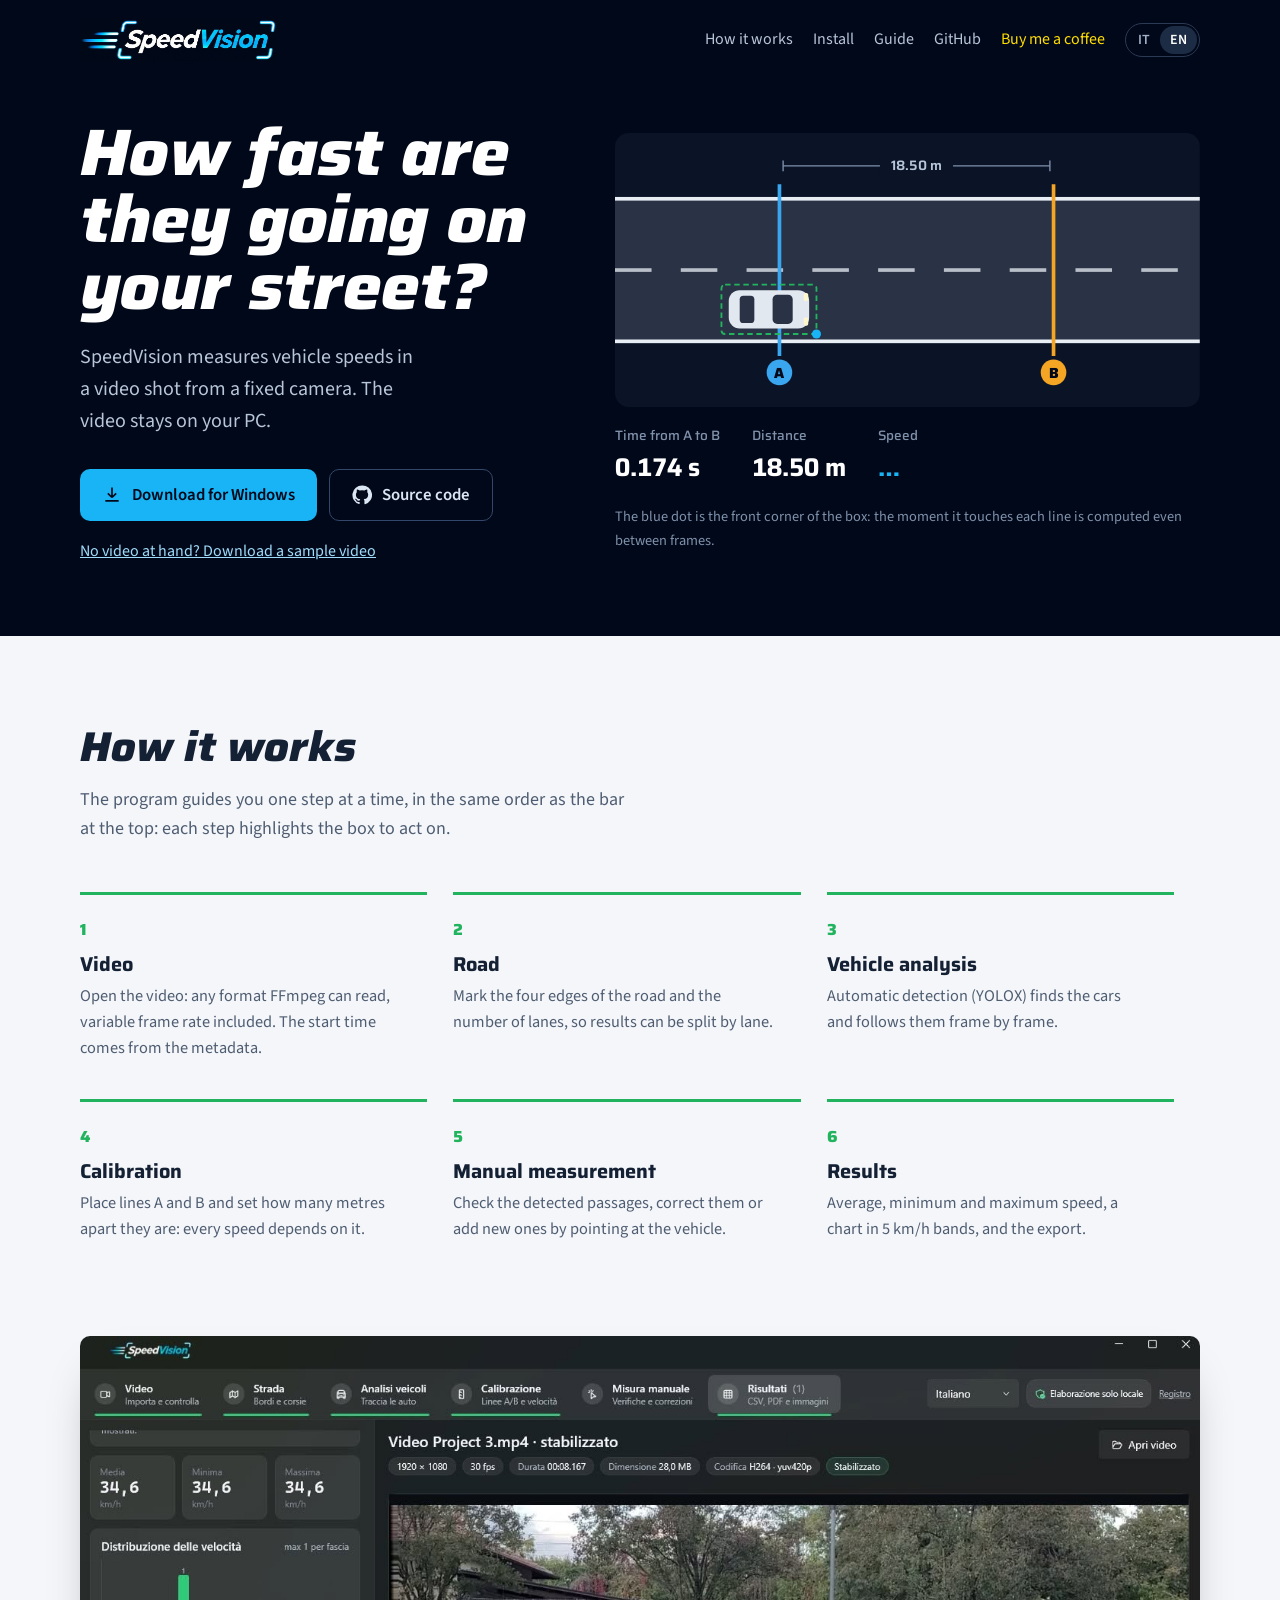
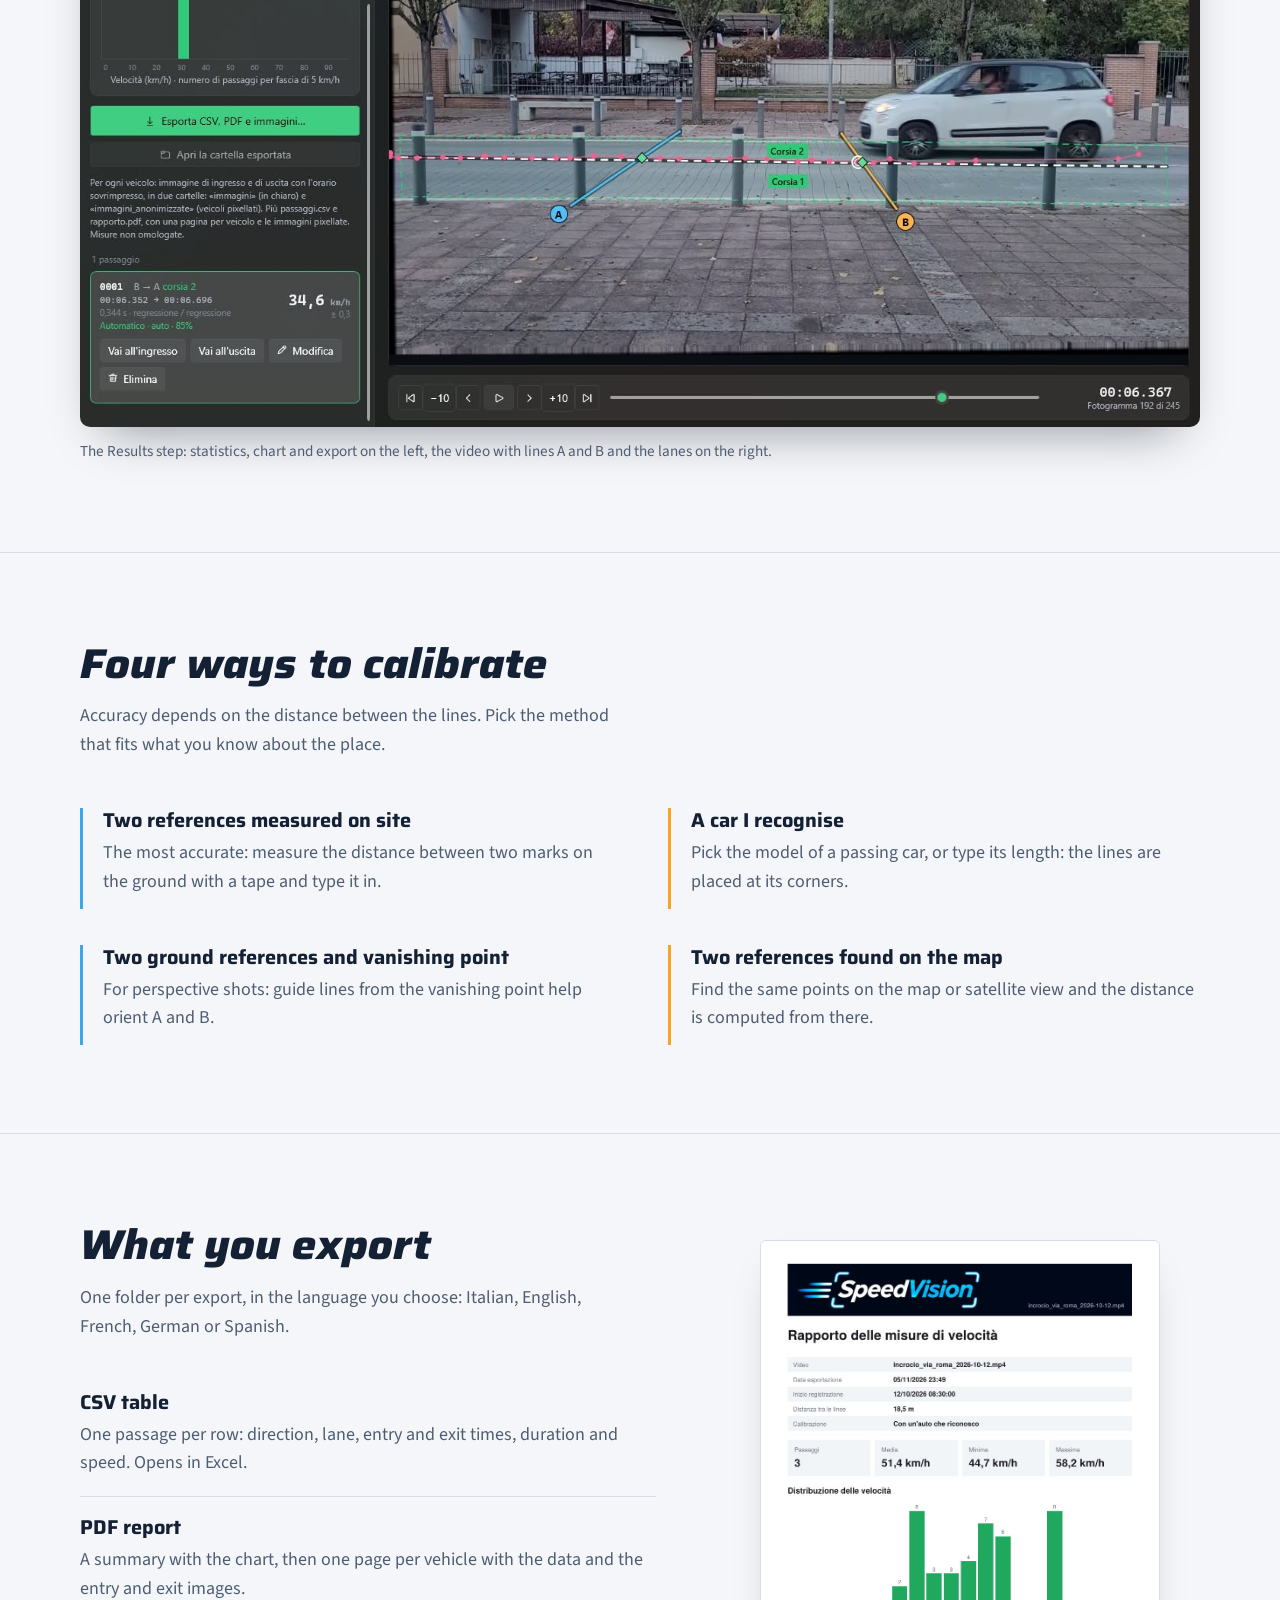
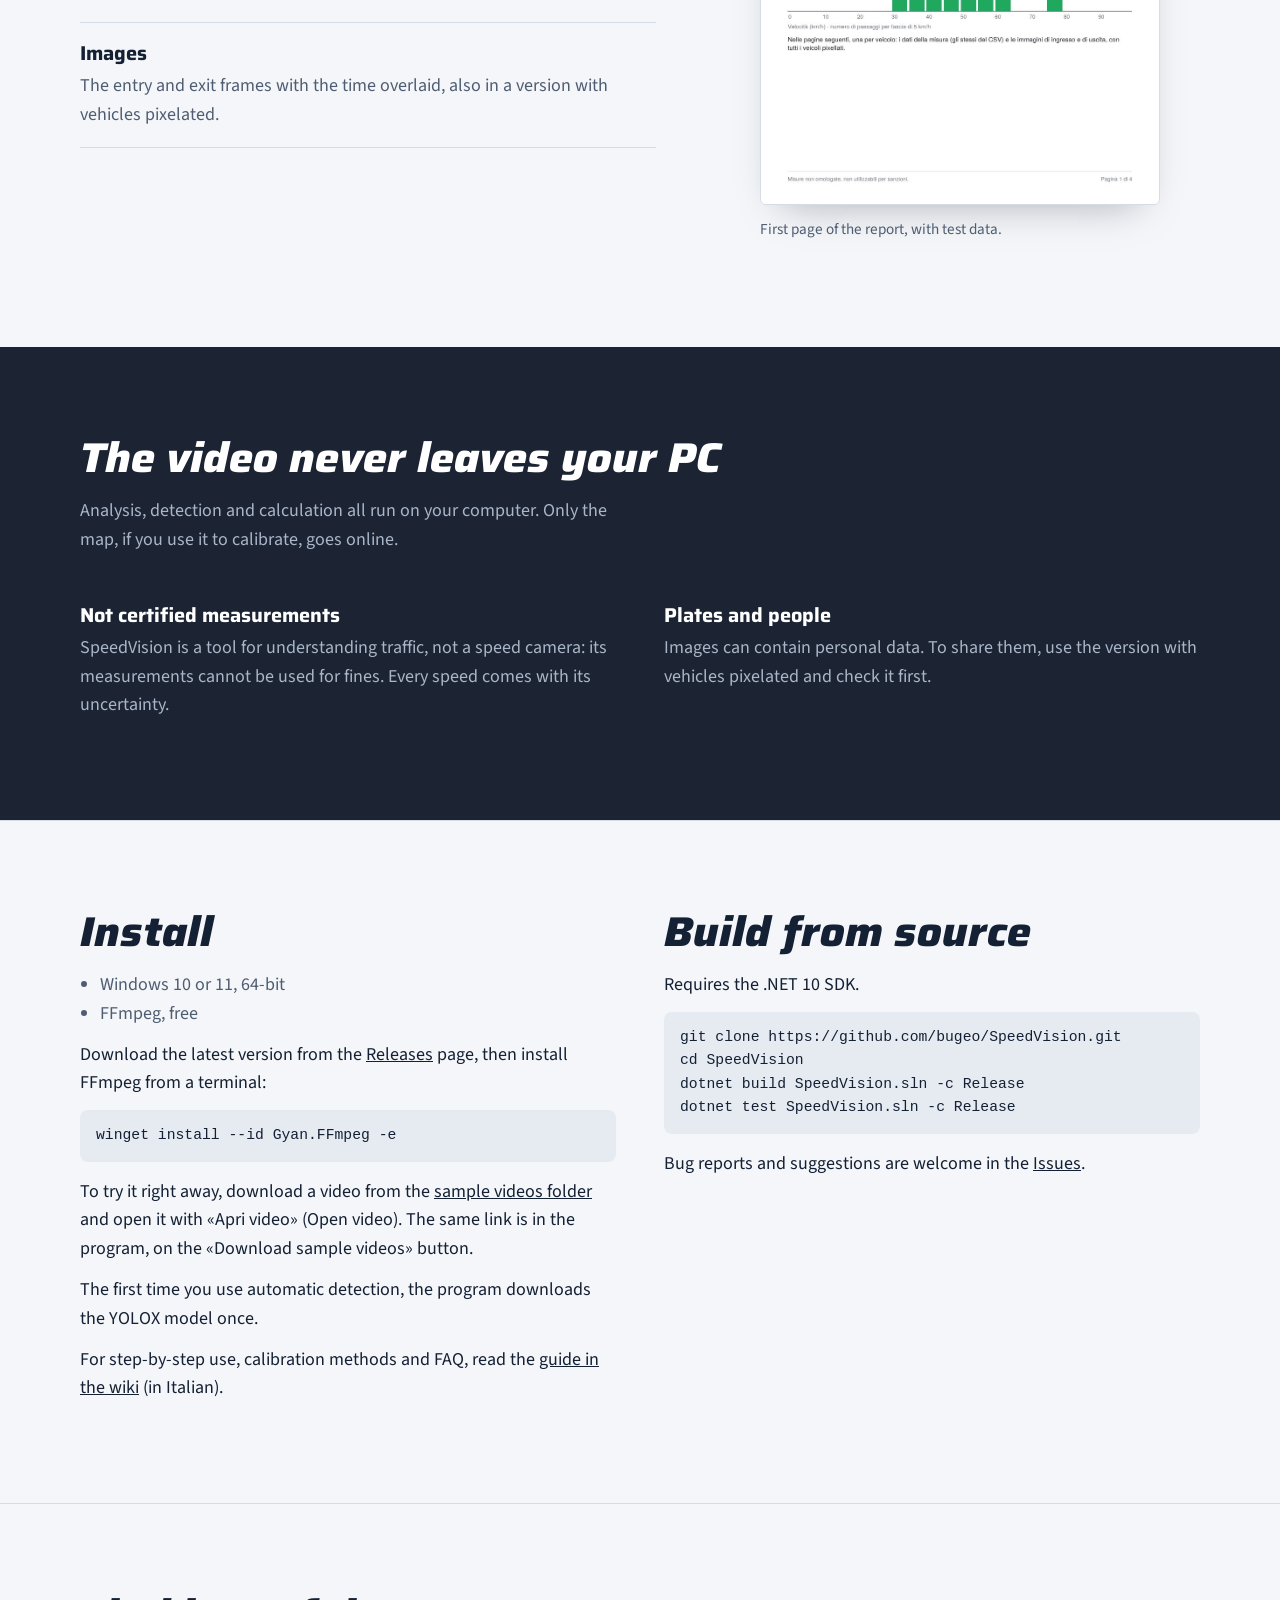
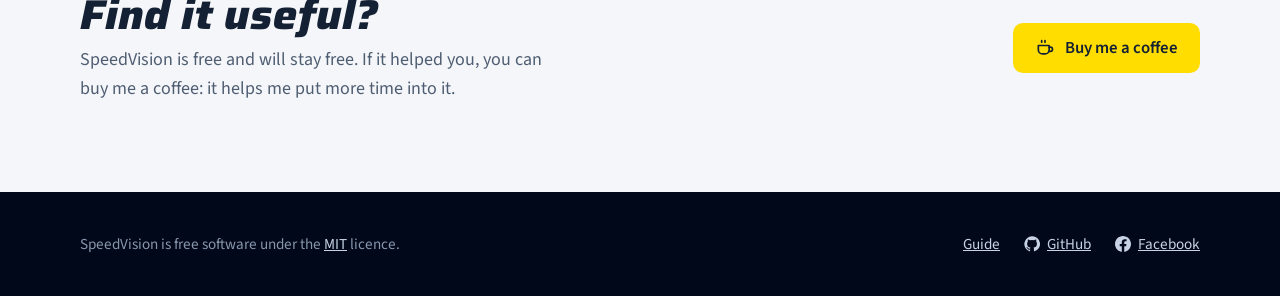
==== commit ec3a592e: "fb" ====
--- a/docs/index.html
+++ b/docs/index.html
@@ -8,8 +8,9 @@
 <meta property="og:title" content="SpeedVision">
 <meta property="og:description" content="Misura la velocità dei veicoli in un video di traffico, direttamente sul tuo PC.">
 <meta property="og:image" content="img/logo.jpg">
-<link rel="icon" type="image/png" href="img/favicon.png">
-<link rel="apple-touch-icon" href="img/apple-touch-icon.png">
+<link rel="icon" type="image/png" sizes="64x64" href="img/favicon-sv.png">
+<link rel="icon" href="img/favicon-sv.ico" sizes="any">
+<link rel="apple-touch-icon" href="img/apple-touch-icon-sv.png">
 <link rel="preconnect" href="https://fonts.googleapis.com">
 <link rel="preconnect" href="https://fonts.gstatic.com" crossorigin>
 <link href="https://fonts.googleapis.com/css2?family=Saira:ital,wdth,wght@0,75..125,400..800;1,75..125,600..800&family=Source+Sans+3:ital,wght@0,400;0,600;1,400&display=swap" rel="stylesheet">
@@ -132,6 +133,9 @@
 footer { background: var(--night); color: #8796ad; padding-block: 40px; font-size: .95rem; }
 footer .wrap { display: flex; flex-wrap: wrap; gap: 12px 32px; justify-content: space-between; align-items: center; }
 footer a { color: #c7d3e4; }
+.foot-links { display: flex; flex-wrap: wrap; gap: 8px 24px; align-items: center; }
+.foot-links a { display: inline-flex; align-items: center; gap: 7px; }
+.foot-links svg { width: 16px; height: 16px; flex: none; }
 
 @media (max-width: 900px) {
   .hero-grid, .results, .install { grid-template-columns: 1fr; }
@@ -391,7 +395,11 @@
   <div class="wrap">
     <span lang="it">SpeedVision è software libero con licenza <a href="https://github.com/bugeo/SpeedVision/blob/main/LICENSE">MIT</a>.</span>
     <span lang="en">SpeedVision is free software under the <a href="https://github.com/bugeo/SpeedVision/blob/main/LICENSE">MIT</a> licence.</span>
-    <span><a href="https://github.com/bugeo/SpeedVision/wiki"><span lang="it">Guida</span><span lang="en">Guide</span></a> &nbsp; <a href="https://github.com/bugeo/SpeedVision">github.com/bugeo/SpeedVision</a></span>
+    <span class="foot-links">
+      <a href="https://github.com/bugeo/SpeedVision/wiki"><span lang="it">Guida</span><span lang="en">Guide</span></a>
+      <a href="https://github.com/bugeo/SpeedVision"><svg viewBox="0 0 24 24" fill="currentColor" aria-hidden="true"><path d="M12 .5a11.5 11.5 0 00-3.64 22.41c.58.1.79-.25.79-.56v-2c-3.2.7-3.88-1.37-3.88-1.37-.53-1.33-1.28-1.69-1.28-1.69-1.05-.72.08-.7.08-.7 1.16.08 1.77 1.19 1.77 1.19 1.03 1.77 2.7 1.26 3.36.96.1-.75.4-1.26.73-1.55-2.55-.29-5.24-1.28-5.24-5.68 0-1.25.45-2.28 1.19-3.08-.12-.29-.52-1.46.11-3.05 0 0 .97-.31 3.17 1.18a11 11 0 015.77 0c2.2-1.49 3.17-1.18 3.17-1.18.63 1.59.23 2.76.11 3.05.74.8 1.19 1.83 1.19 3.08 0 4.41-2.69 5.38-5.26 5.67.41.36.78 1.06.78 2.14v3.17c0 .31.21.67.8.56A11.5 11.5 0 0012 .5z"/></svg>GitHub</a>
+      <a href="https://www.facebook.com/speedvisionapp/"><svg viewBox="0 0 24 24" fill="currentColor" aria-hidden="true"><path d="M24 12.07C24 5.4 18.63 0 12 0S0 5.4 0 12.07C0 18.1 4.39 23.1 10.13 24v-8.44H7.08v-3.49h3.05V9.41c0-3.02 1.79-4.69 4.53-4.69 1.31 0 2.68.24 2.68.24v2.97h-1.51c-1.49 0-1.96.93-1.96 1.89v2.25h3.33l-.53 3.49h-2.8V24C19.61 23.1 24 18.1 24 12.07z"/></svg>Facebook</a>
+    </span>
   </div>
 </footer>
 
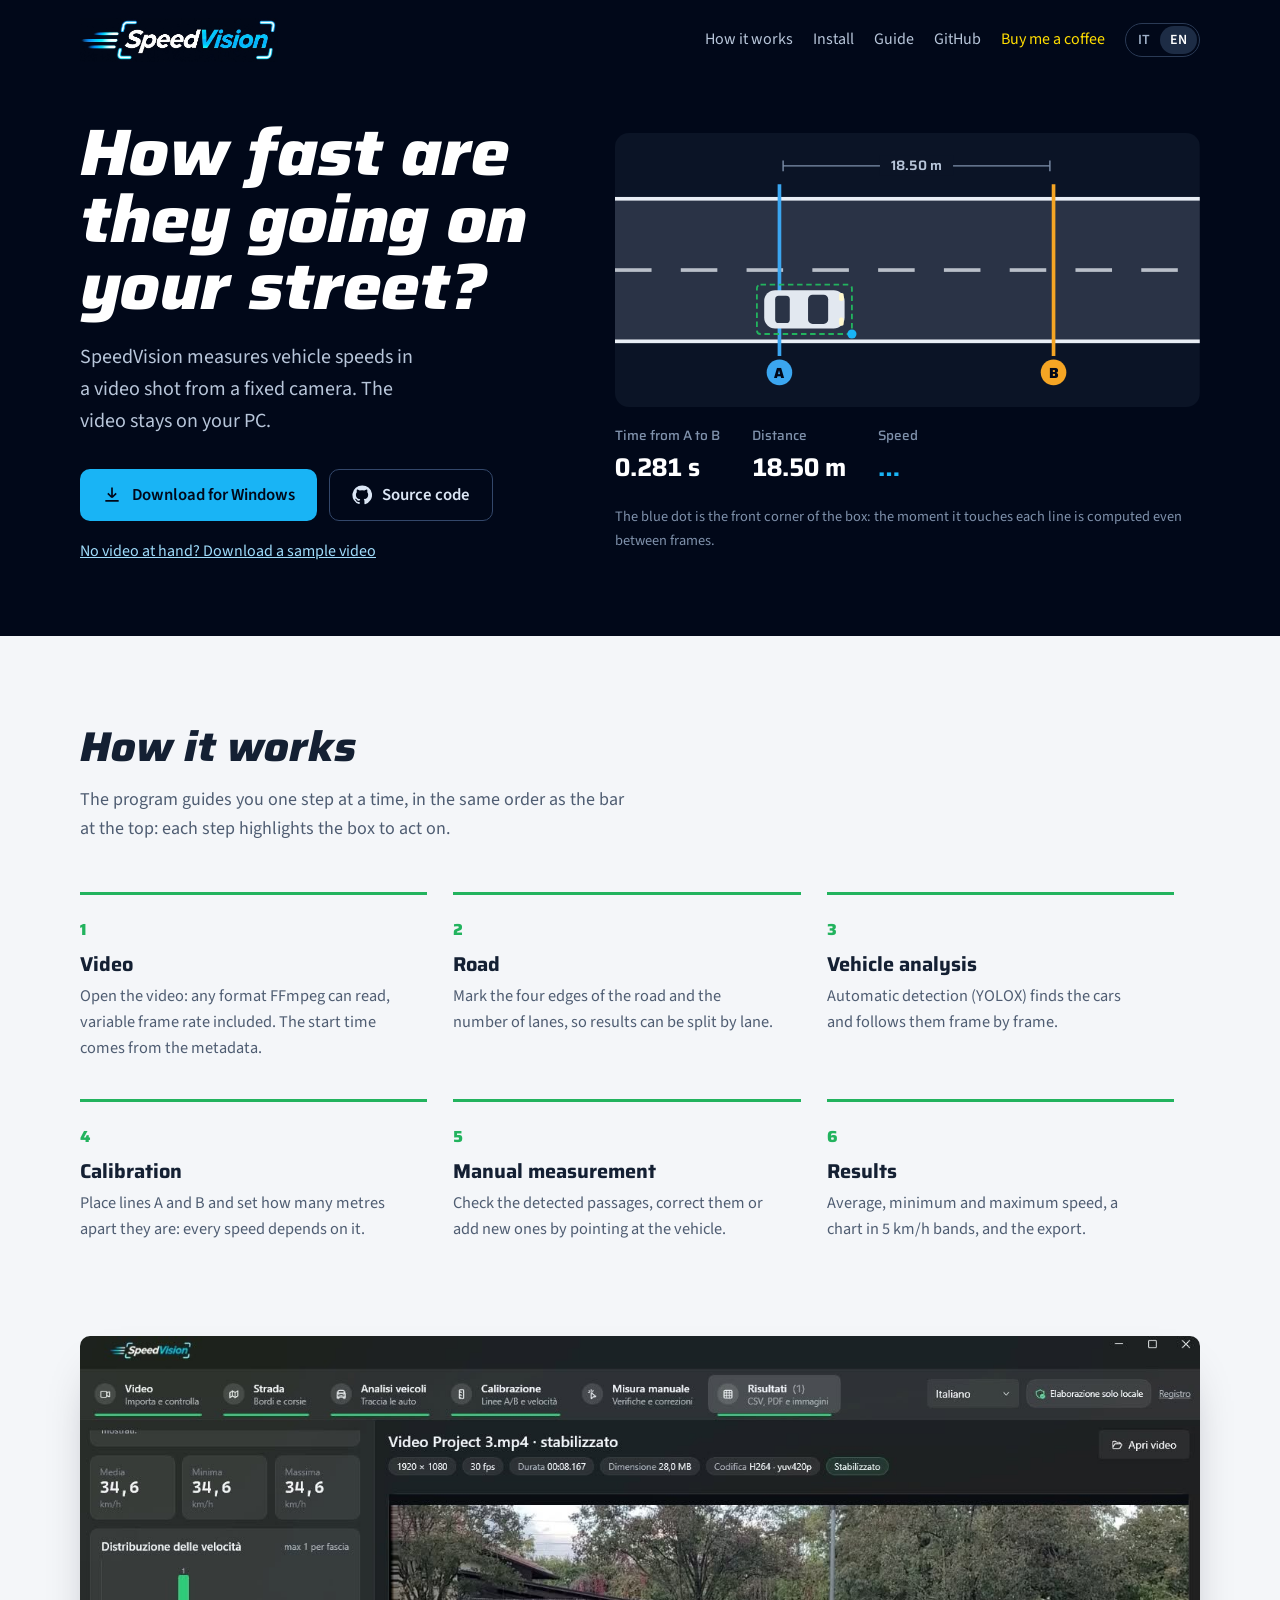
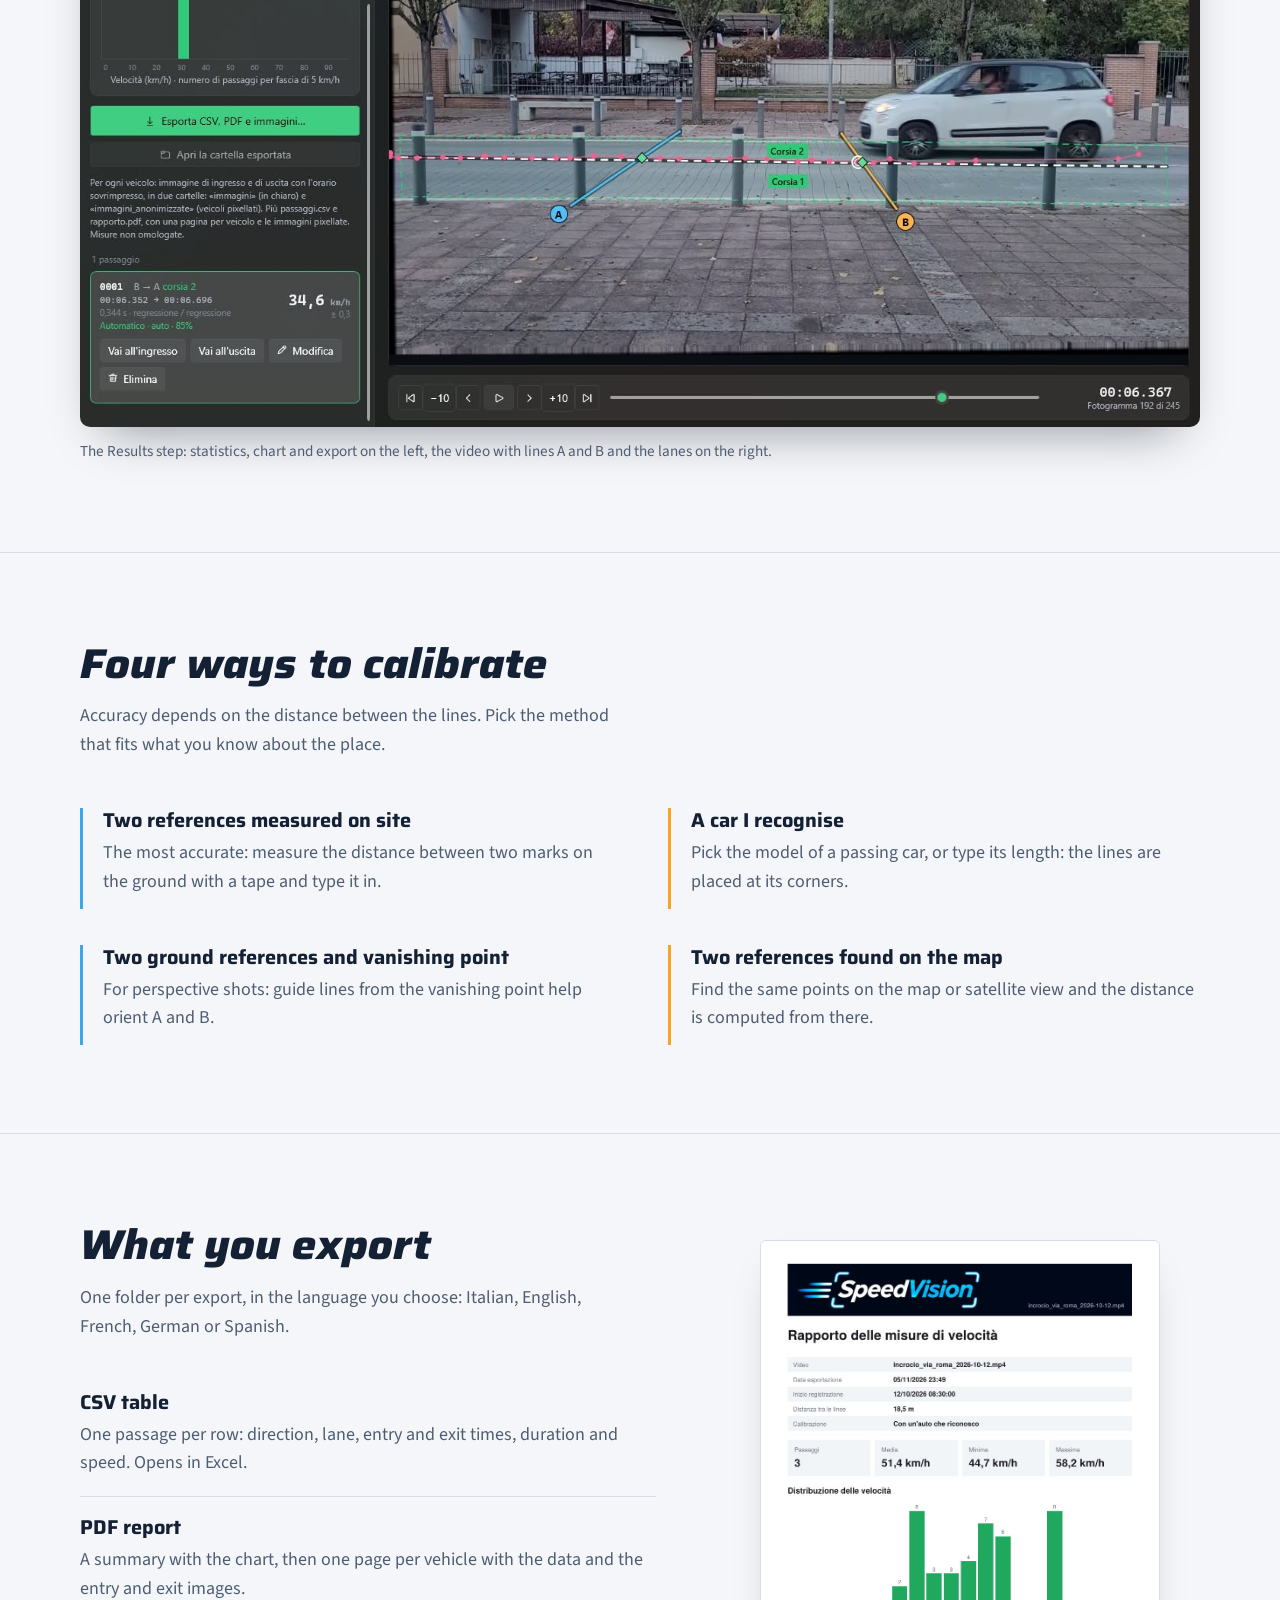
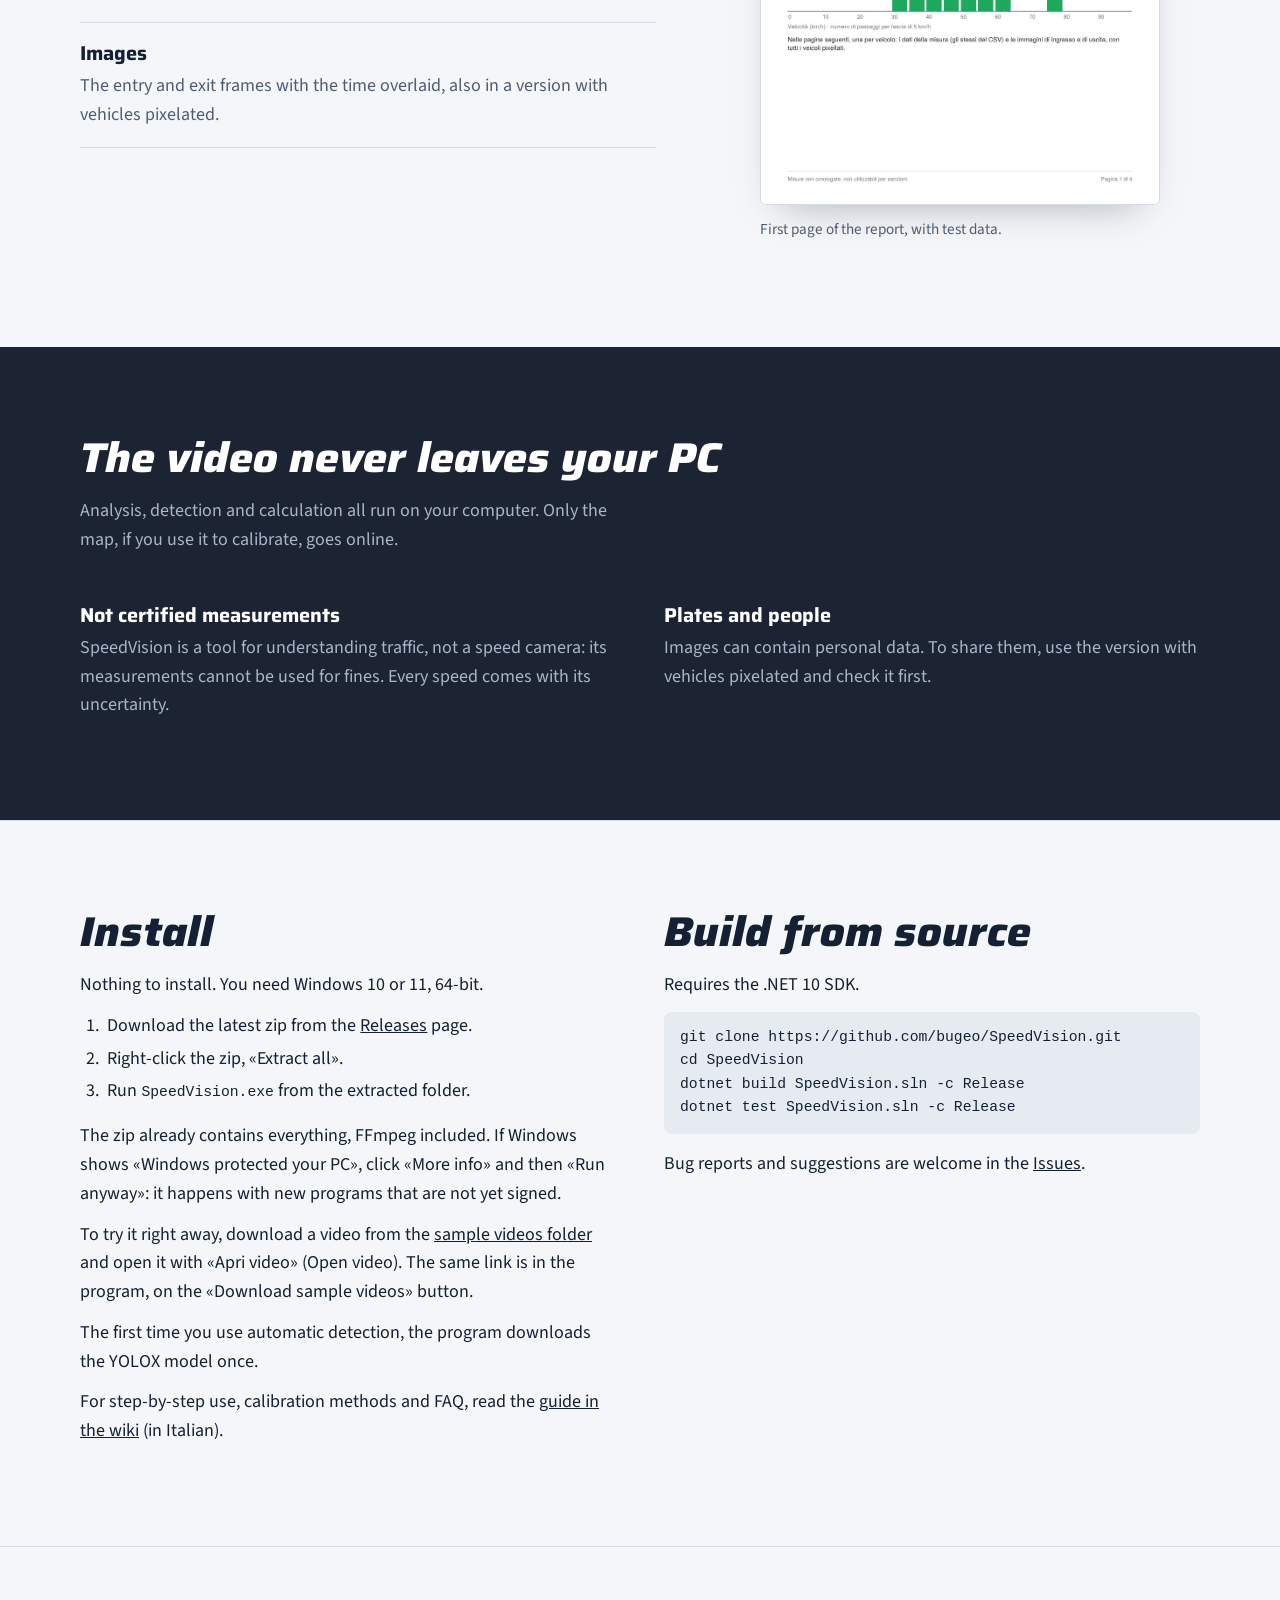
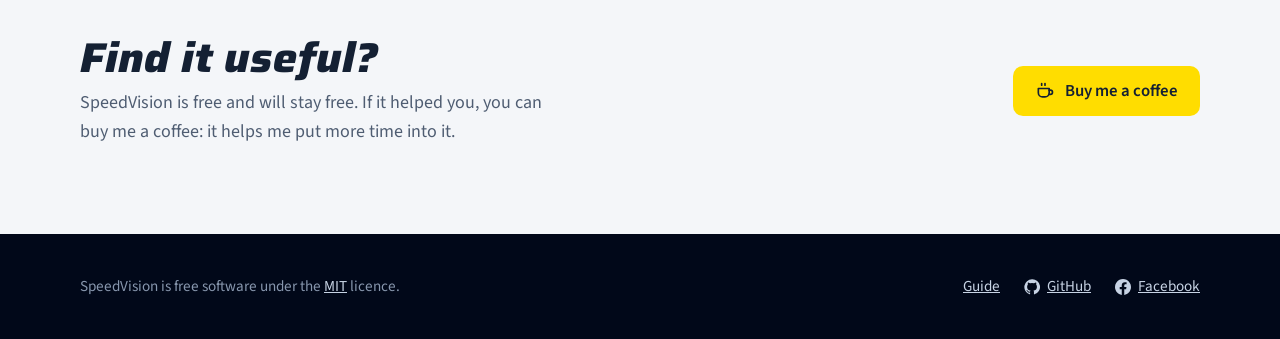
==== commit e27b4d8c: "integrato ffmpeg" ====
--- a/docs/index.html
+++ b/docs/index.html
@@ -121,6 +121,8 @@
 pre { background: #e6ebf2; border-radius: 8px; padding: 14px 16px; overflow-x: auto; margin: 8px 0 16px; }
 .install > div, .results > *, .hero-grid > * { min-width: 0; }
 .install ul { padding-left: 1.1em; margin: 0 0 12px; color: var(--muted); }
+.install-steps { padding-left: 1.3em; margin: 4px 0 16px; }
+.install-steps li { padding-left: 4px; margin-bottom: 4px; }
 
 /* Offrimi un caffè */
 .coffee .wrap { display: flex; flex-wrap: wrap; align-items: center; justify-content: space-between; gap: 24px 48px; }
@@ -350,13 +352,18 @@
   <div class="wrap install">
     <div>
       <h2><span lang="it">Installazione</span><span lang="en">Install</span></h2>
-      <ul>
-        <li lang="it">Windows 10 o 11, 64 bit</li><li lang="en">Windows 10 or 11, 64-bit</li>
-        <li lang="it">FFmpeg, gratuito</li><li lang="en">FFmpeg, free</li>
-      </ul>
-      <p lang="it">Scarica l'ultima versione dalla pagina <a href="https://github.com/bugeo/SpeedVision/releases">Releases</a>, poi installa FFmpeg da un terminale:</p>
-      <p lang="en">Download the latest version from the <a href="https://github.com/bugeo/SpeedVision/releases">Releases</a> page, then install FFmpeg from a terminal:</p>
-      <pre><code>winget install --id Gyan.FFmpeg -e</code></pre>
+      <p lang="it">Non serve installare nulla. Serve Windows 10 o 11 a 64 bit.</p>
+      <p lang="en">Nothing to install. You need Windows 10 or 11, 64-bit.</p>
+      <ol class="install-steps">
+        <li lang="it">Scarica lo zip dell'ultima versione dalla pagina <a href="https://github.com/bugeo/SpeedVision/releases">Releases</a>.</li>
+        <li lang="en">Download the latest zip from the <a href="https://github.com/bugeo/SpeedVision/releases">Releases</a> page.</li>
+        <li lang="it">Clic destro sullo zip, «Estrai tutto».</li>
+        <li lang="en">Right-click the zip, «Extract all».</li>
+        <li lang="it">Avvia <code>SpeedVision.exe</code> dalla cartella estratta.</li>
+        <li lang="en">Run <code>SpeedVision.exe</code> from the extracted folder.</li>
+      </ol>
+      <p lang="it">Lo zip contiene già tutto, anche FFmpeg per leggere i video. Se Windows mostra «Windows ha protetto il PC», premi «Ulteriori informazioni» e poi «Esegui comunque»: succede ai programmi nuovi non ancora firmati.</p>
+      <p lang="en">The zip already contains everything, FFmpeg included. If Windows shows «Windows protected your PC», click «More info» and then «Run anyway»: it happens with new programs that are not yet signed.</p>
       <p lang="it">Per provarlo subito, scarica un video dalla <a href="https://github.com/bugeo/SpeedVision/tree/main/samples">cartella dei video di esempio</a> e aprilo con «Apri video». Lo stesso link è nel programma, nel pulsante «Scarica video di esempio».</p>
       <p lang="en">To try it right away, download a video from the <a href="https://github.com/bugeo/SpeedVision/tree/main/samples">sample videos folder</a> and open it with «Apri video» (Open video). The same link is in the program, on the «Download sample videos» button.</p>
       <p lang="it">Al primo uso del riconoscimento automatico il programma scarica il modello YOLOX una sola volta.</p>
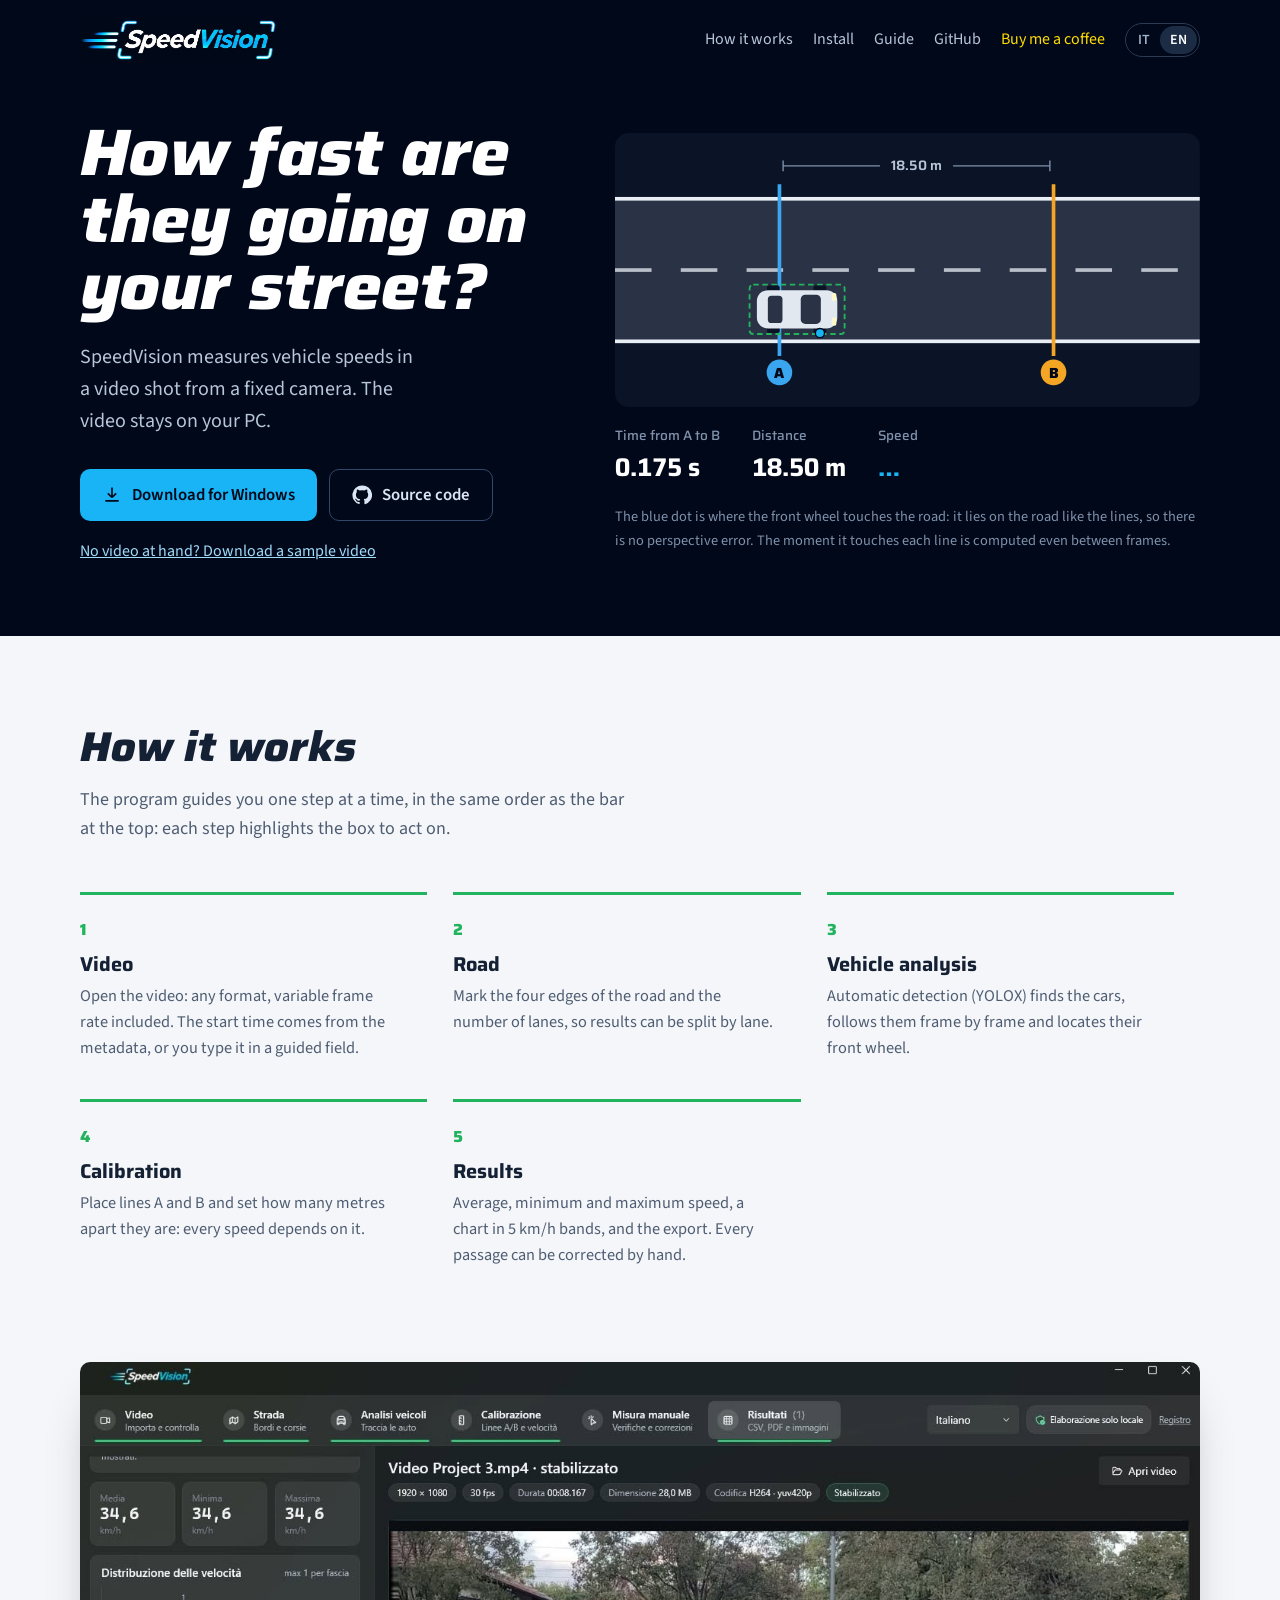
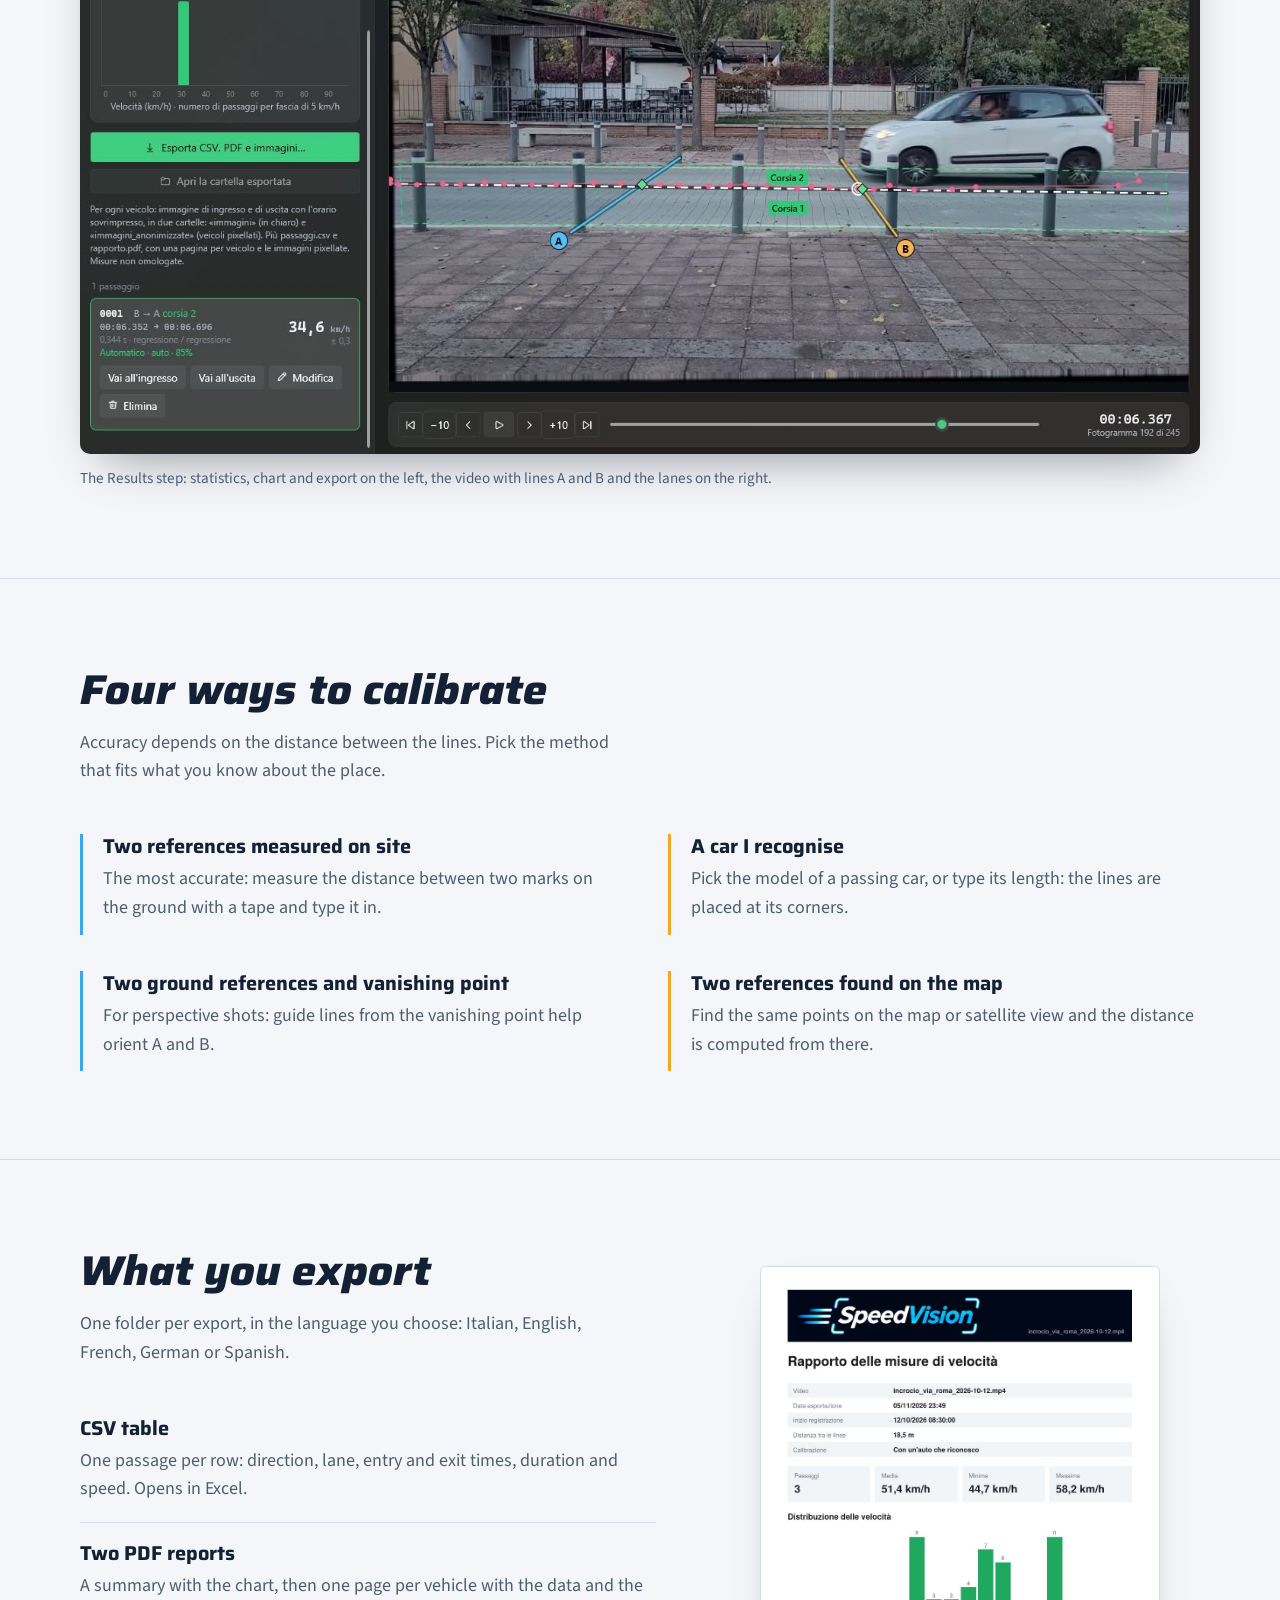
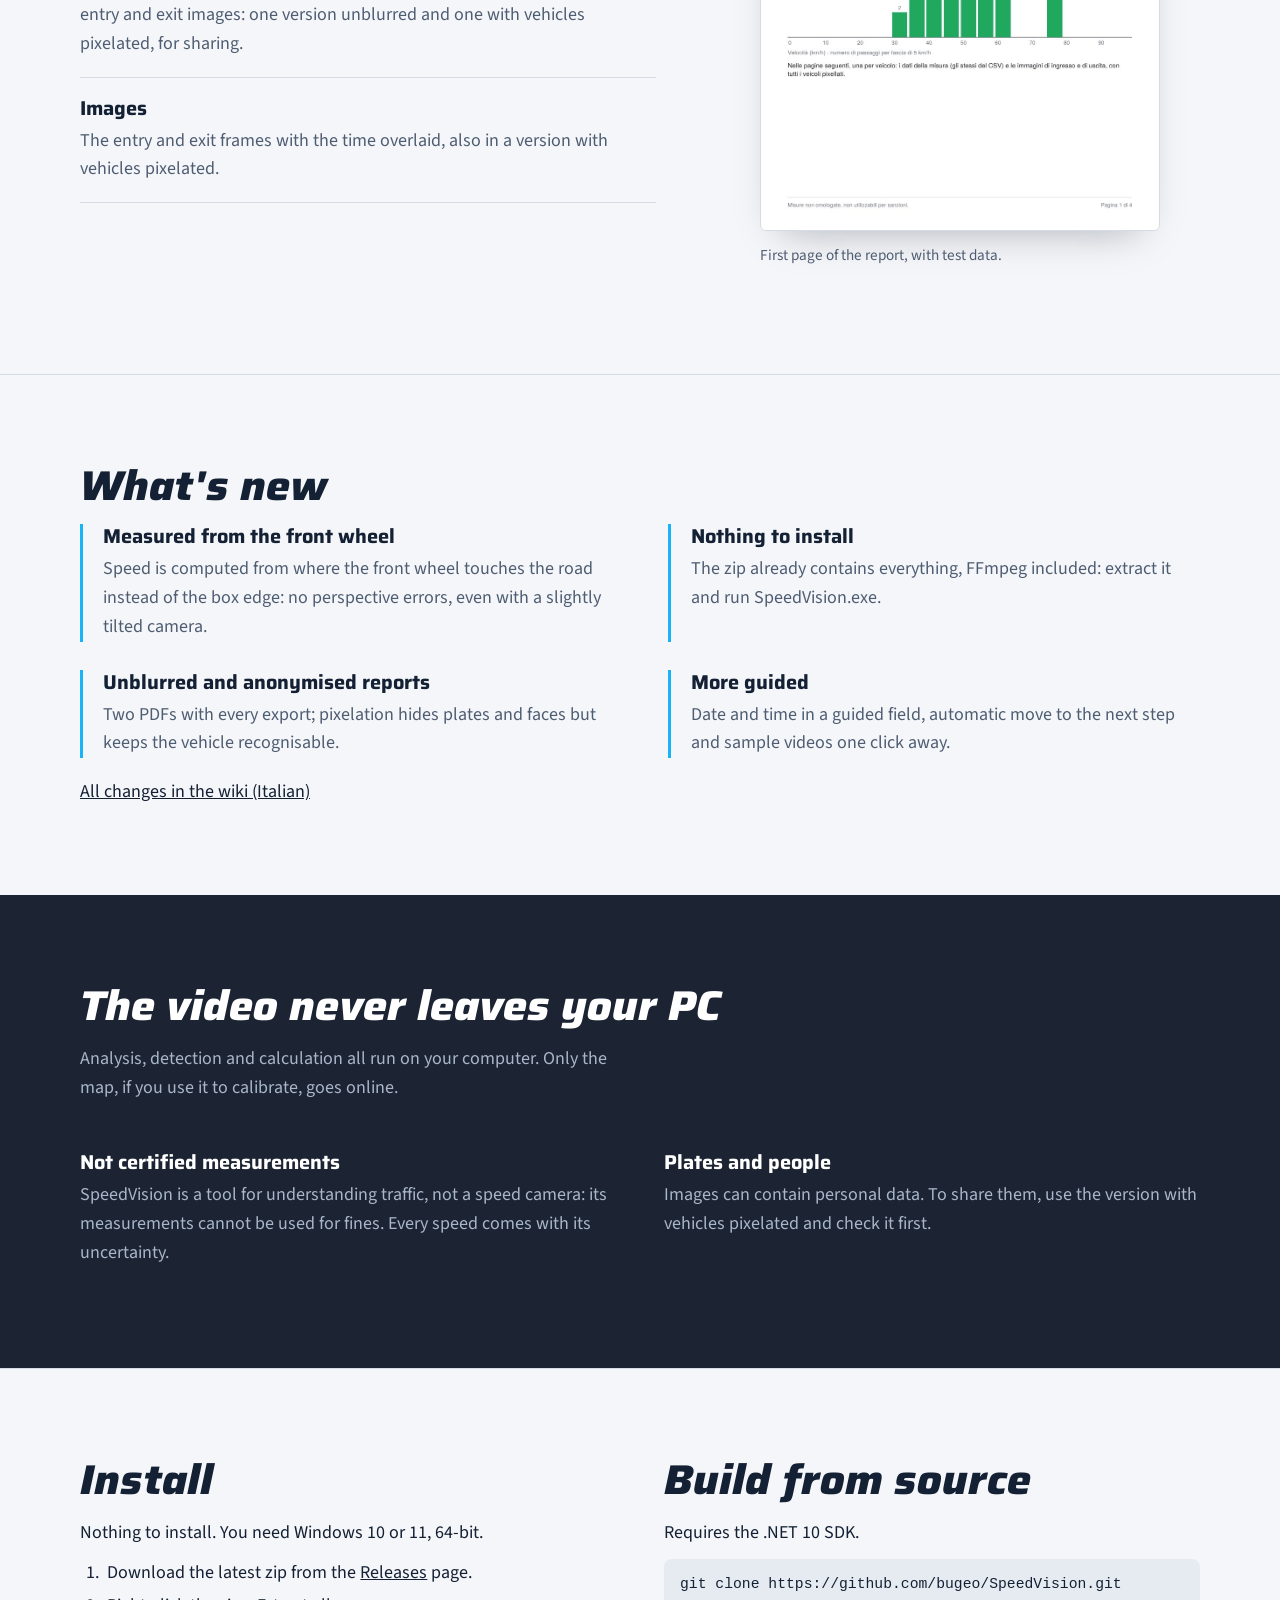
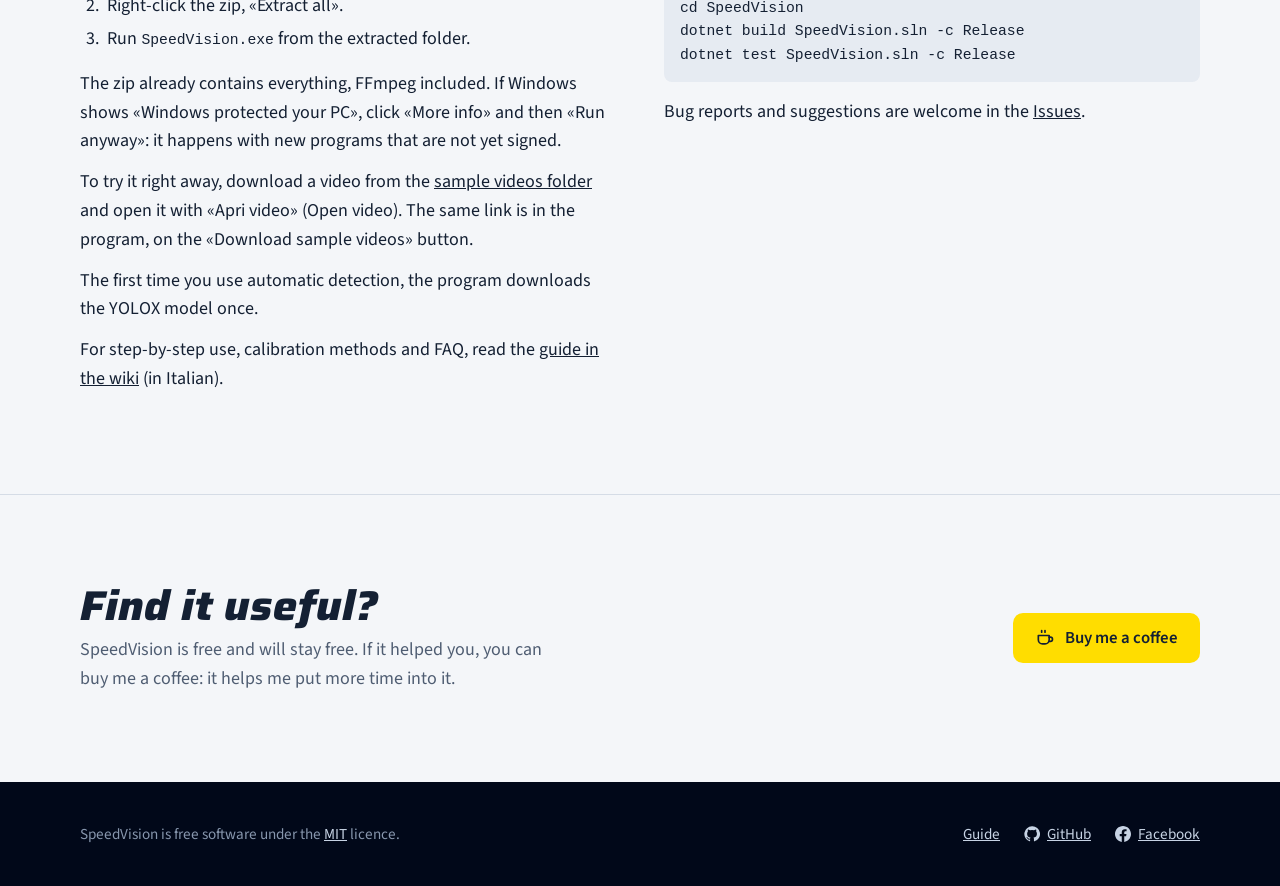
==== commit ac89ca1b: "misura su ruote" ====
--- a/docs/index.html
+++ b/docs/index.html
@@ -107,6 +107,12 @@
 .results li p { color: var(--muted); margin: 0; }
 .report img { border: 1px solid var(--rule); border-radius: 6px; box-shadow: 0 18px 40px -22px rgba(1, 8, 25, .35); }
 
+/* Novità */
+.news-list { list-style: none; margin: 0 0 20px; padding: 0; display: grid; grid-template-columns: repeat(2, 1fr); gap: 28px 56px; }
+.news-list li { padding-left: 20px; border-left: 3px solid var(--cyan); }
+.news-list p { color: var(--muted); margin: 0; }
+.news-more { margin: 0; }
+
 /* Privacy e limiti: fondo scuro come la strada */
 .honest { background: var(--asphalt); color: #d2dbe8; border-top: 0; }
 .honest h2 { color: #fff; }
@@ -146,7 +152,7 @@
 }
 @media (max-width: 620px) {
   .top nav a { display: none; }
-  .steps, .methods, .pair { grid-template-columns: 1fr; }
+  .steps, .methods, .pair, .news-list { grid-template-columns: 1fr; }
   .steps li { margin-right: 0; }
   .readout { gap: 4px 20px; }
   .readout dd { font-size: 1.3rem; }
@@ -218,11 +224,15 @@
         <!-- Auto vista dall'alto, con il riquadro del rilevamento -->
         <g id="car" transform="translate(-120 0)">
           <rect x="-4" y="166" width="104" height="54" rx="4" fill="none" stroke="#22b35e" stroke-width="2" stroke-dasharray="6 4"/>
+          <!-- ruote (sporgono ai lati, viste dall'alto) -->
+          <rect x="15" y="167" width="14" height="7" rx="2" fill="#0b1426"/><rect x="15" y="212" width="14" height="7" rx="2" fill="#0b1426"/>
+          <rect x="66" y="167" width="14" height="7" rx="2" fill="#0b1426"/><rect x="66" y="212" width="14" height="7" rx="2" fill="#0b1426"/>
           <rect x="4" y="172" width="88" height="42" rx="12" fill="#e2e8f0"/>
           <rect x="52" y="177" width="22" height="32" rx="5" fill="#2a3346"/>
           <rect x="16" y="178" width="16" height="30" rx="4" fill="#2a3346"/>
           <rect x="86" y="175" width="5" height="9" rx="2" fill="#fff7cc"/><rect x="86" y="202" width="5" height="9" rx="2" fill="#fff7cc"/>
-          <circle id="corner" cx="100" cy="220" r="5" fill="#19b4f5"/>
+          <!-- punto di riferimento: contatto a terra della ruota anteriore -->
+          <circle id="corner" cx="73" cy="219" r="5" fill="#19b4f5" stroke="#010819" stroke-width="1.5"/>
         </g>
       </svg>
       <dl class="readout" aria-live="off">
@@ -231,8 +241,8 @@
         <div><dt><span lang="it">Velocità</span><span lang="en">Speed</span></dt><dd class="speed" id="r-speed">–</dd></div>
       </dl>
       <p class="demo-note">
-        <span lang="it">Il punto azzurro è lo spigolo anteriore del riquadro: l'istante in cui tocca ogni linea si calcola anche tra un fotogramma e l'altro.</span>
-        <span lang="en">The blue dot is the front corner of the box: the moment it touches each line is computed even between frames.</span>
+        <span lang="it">Il punto azzurro è dove la ruota anteriore tocca l'asfalto: sta sulla strada come le linee, quindi niente errori di prospettiva. L'istante in cui tocca ogni linea si calcola anche tra un fotogramma e l'altro.</span>
+        <span lang="en">The blue dot is where the front wheel touches the road: it lies on the road like the lines, so there is no perspective error. The moment it touches each line is computed even between frames.</span>
       </p>
     </div>
   </div>
@@ -248,23 +258,20 @@
     </p>
     <ol class="steps">
       <li><h3>Video</h3>
-        <p lang="it">Apri il video: qualsiasi formato letto da FFmpeg, anche con frame rate variabile. L'orario di inizio arriva dai metadati.</p>
-        <p lang="en">Open the video: any format FFmpeg can read, variable frame rate included. The start time comes from the metadata.</p></li>
+        <p lang="it">Apri il video: qualsiasi formato, anche con frame rate variabile. L'orario di inizio arriva dai metadati, o lo scrivi in una casella guidata.</p>
+        <p lang="en">Open the video: any format, variable frame rate included. The start time comes from the metadata, or you type it in a guided field.</p></li>
       <li><h3><span lang="it">Strada</span><span lang="en">Road</span></h3>
         <p lang="it">Segna i quattro bordi della strada e il numero di corsie, così i risultati si possono dividere per corsia.</p>
         <p lang="en">Mark the four edges of the road and the number of lanes, so results can be split by lane.</p></li>
       <li><h3><span lang="it">Analisi veicoli</span><span lang="en">Vehicle analysis</span></h3>
-        <p lang="it">Il riconoscimento automatico (YOLOX) trova le auto e le segue fotogramma per fotogramma.</p>
-        <p lang="en">Automatic detection (YOLOX) finds the cars and follows them frame by frame.</p></li>
+        <p lang="it">Il riconoscimento automatico (YOLOX) trova le auto, le segue fotogramma per fotogramma e ne individua la ruota anteriore.</p>
+        <p lang="en">Automatic detection (YOLOX) finds the cars, follows them frame by frame and locates their front wheel.</p></li>
       <li><h3><span lang="it">Calibrazione</span><span lang="en">Calibration</span></h3>
         <p lang="it">Posa le linee A e B e indica quanti metri le separano: è il dato da cui dipende ogni velocità.</p>
         <p lang="en">Place lines A and B and set how many metres apart they are: every speed depends on it.</p></li>
-      <li><h3><span lang="it">Misura manuale</span><span lang="en">Manual measurement</span></h3>
-        <p lang="it">Controlla i passaggi trovati, correggili o aggiungine a mano indicando la posizione del veicolo.</p>
-        <p lang="en">Check the detected passages, correct them or add new ones by pointing at the vehicle.</p></li>
       <li><h3><span lang="it">Risultati</span><span lang="en">Results</span></h3>
-        <p lang="it">Velocità media, minima e massima, il grafico per fasce di 5 km/h e l'esportazione.</p>
-        <p lang="en">Average, minimum and maximum speed, a chart in 5 km/h bands, and the export.</p></li>
+        <p lang="it">Velocità media, minima e massima, il grafico per fasce di 5 km/h e l'esportazione. Ogni passaggio si può correggere a mano.</p>
+        <p lang="en">Average, minimum and maximum speed, a chart in 5 km/h bands, and the export. Every passage can be corrected by hand.</p></li>
     </ol>
     <figure class="shot">
       <img src="img/app-calibrazione.jpg" alt="Il passo Risultati di SpeedVision: statistiche, grafico e un passaggio misurato tra le linee A e B" width="1471" height="908" loading="lazy">
@@ -312,9 +319,9 @@
         <li><h3 lang="it">Tabella CSV</h3><h3 lang="en">CSV table</h3>
           <p lang="it">Un passaggio per riga: verso, corsia, orari di ingresso e uscita, tempo e velocità. Si apre in Excel.</p>
           <p lang="en">One passage per row: direction, lane, entry and exit times, duration and speed. Opens in Excel.</p></li>
-        <li><h3 lang="it">Rapporto PDF</h3><h3 lang="en">PDF report</h3>
-          <p lang="it">Un riepilogo con il grafico, poi una pagina per veicolo con i dati e le immagini di ingresso e uscita.</p>
-          <p lang="en">A summary with the chart, then one page per vehicle with the data and the entry and exit images.</p></li>
+        <li><h3 lang="it">Due rapporti PDF</h3><h3 lang="en">Two PDF reports</h3>
+          <p lang="it">Un riepilogo con il grafico, poi una pagina per veicolo con i dati e le immagini di ingresso e uscita: una versione in chiaro e una con i veicoli pixellati, da condividere.</p>
+          <p lang="en">A summary with the chart, then one page per vehicle with the data and the entry and exit images: one version unblurred and one with vehicles pixelated, for sharing.</p></li>
         <li><h3 lang="it">Immagini</h3><h3 lang="en">Images</h3>
           <p lang="it">Il fotogramma di ingresso e quello di uscita con l'orario sovrimpresso, anche in versione con i veicoli pixellati.</p>
           <p lang="en">The entry and exit frames with the time overlaid, also in a version with vehicles pixelated.</p></li>
@@ -327,6 +334,27 @@
         <span lang="en">First page of the report, with test data.</span>
       </figcaption>
     </figure>
+  </div>
+</section>
+
+<section class="news">
+  <div class="wrap">
+    <h2><span lang="it">Novità</span><span lang="en">What's new</span></h2>
+    <ul class="news-list">
+      <li><h3 lang="it">Misura dalla ruota anteriore</h3><h3 lang="en">Measured from the front wheel</h3>
+        <p lang="it">La velocità si calcola dal punto in cui la ruota anteriore tocca l'asfalto, non più dal bordo del riquadro: niente errori di prospettiva, anche con la telecamera un po' storta.</p>
+        <p lang="en">Speed is computed from where the front wheel touches the road instead of the box edge: no perspective errors, even with a slightly tilted camera.</p></li>
+      <li><h3 lang="it">Niente da installare</h3><h3 lang="en">Nothing to install</h3>
+        <p lang="it">Lo zip contiene già tutto, anche FFmpeg: si estrae e si avvia SpeedVision.exe.</p>
+        <p lang="en">The zip already contains everything, FFmpeg included: extract it and run SpeedVision.exe.</p></li>
+      <li><h3 lang="it">Rapporti in chiaro e anonimizzati</h3><h3 lang="en">Unblurred and anonymised reports</h3>
+        <p lang="it">Due PDF a ogni esportazione; la pixellatura copre targhe e volti ma lascia riconoscibile il veicolo.</p>
+        <p lang="en">Two PDFs with every export; pixelation hides plates and faces but keeps the vehicle recognisable.</p></li>
+      <li><h3 lang="it">Più guidato</h3><h3 lang="en">More guided</h3>
+        <p lang="it">Data e ora in una casella guidata, passaggio automatico al passo successivo e video di esempio da scaricare con un clic.</p>
+        <p lang="en">Date and time in a guided field, automatic move to the next step and sample videos one click away.</p></li>
+    </ul>
+    <p class="news-more"><a href="https://github.com/bugeo/SpeedVision/wiki/Novita"><span lang="it">Tutte le novità nel wiki</span><span lang="en">All changes in the wiki (Italian)</span></a></p>
   </div>
 </section>
 
@@ -431,7 +459,7 @@
   const car = document.getElementById('car');
   const timeEl = document.getElementById('r-time');
   const speedEl = document.getElementById('r-speed');
-  const PX_PER_M = 300 / 18.5, LINE_A = 180, LINE_B = 480, CORNER = 100;
+  const PX_PER_M = 300 / 18.5, LINE_A = 180, LINE_B = 480, CORNER = 73;
   const START = -60, END = 680;
   let kmh = 50, x = START, last = null, t = null, done = null;
 
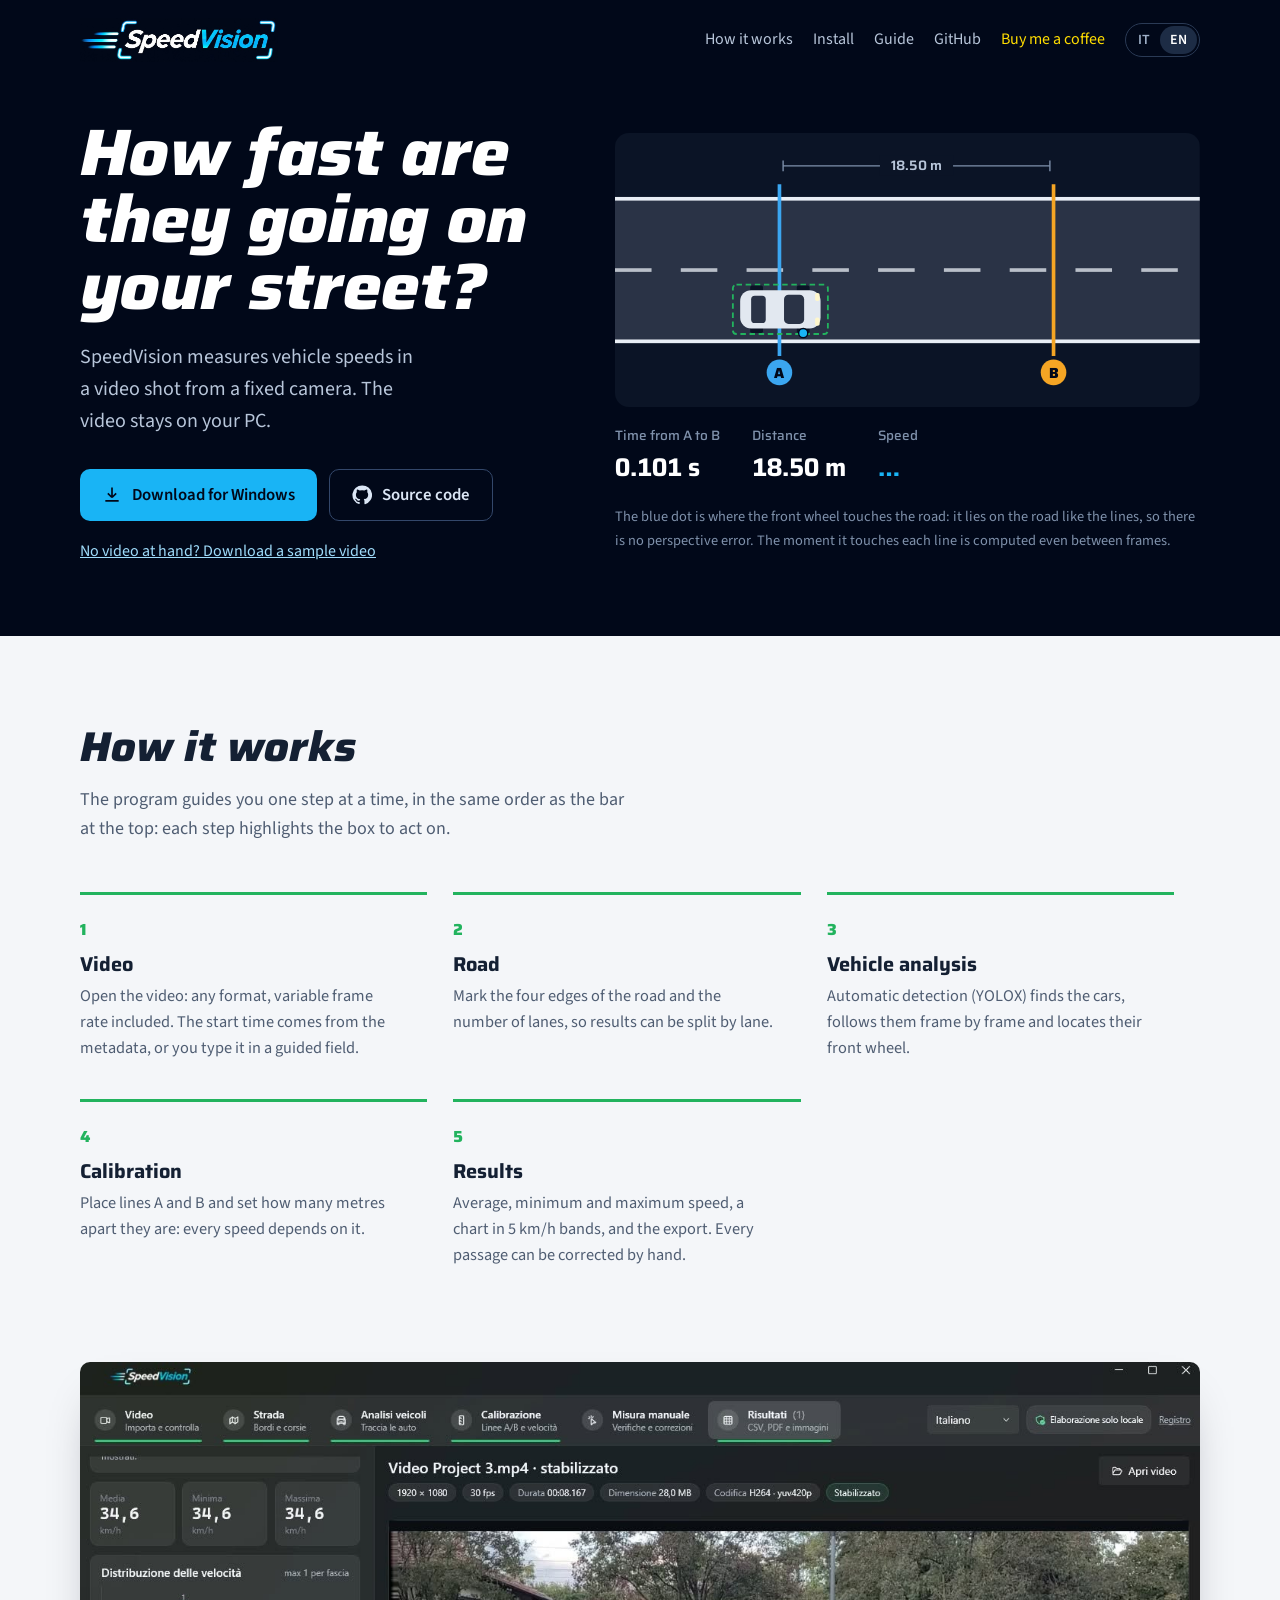
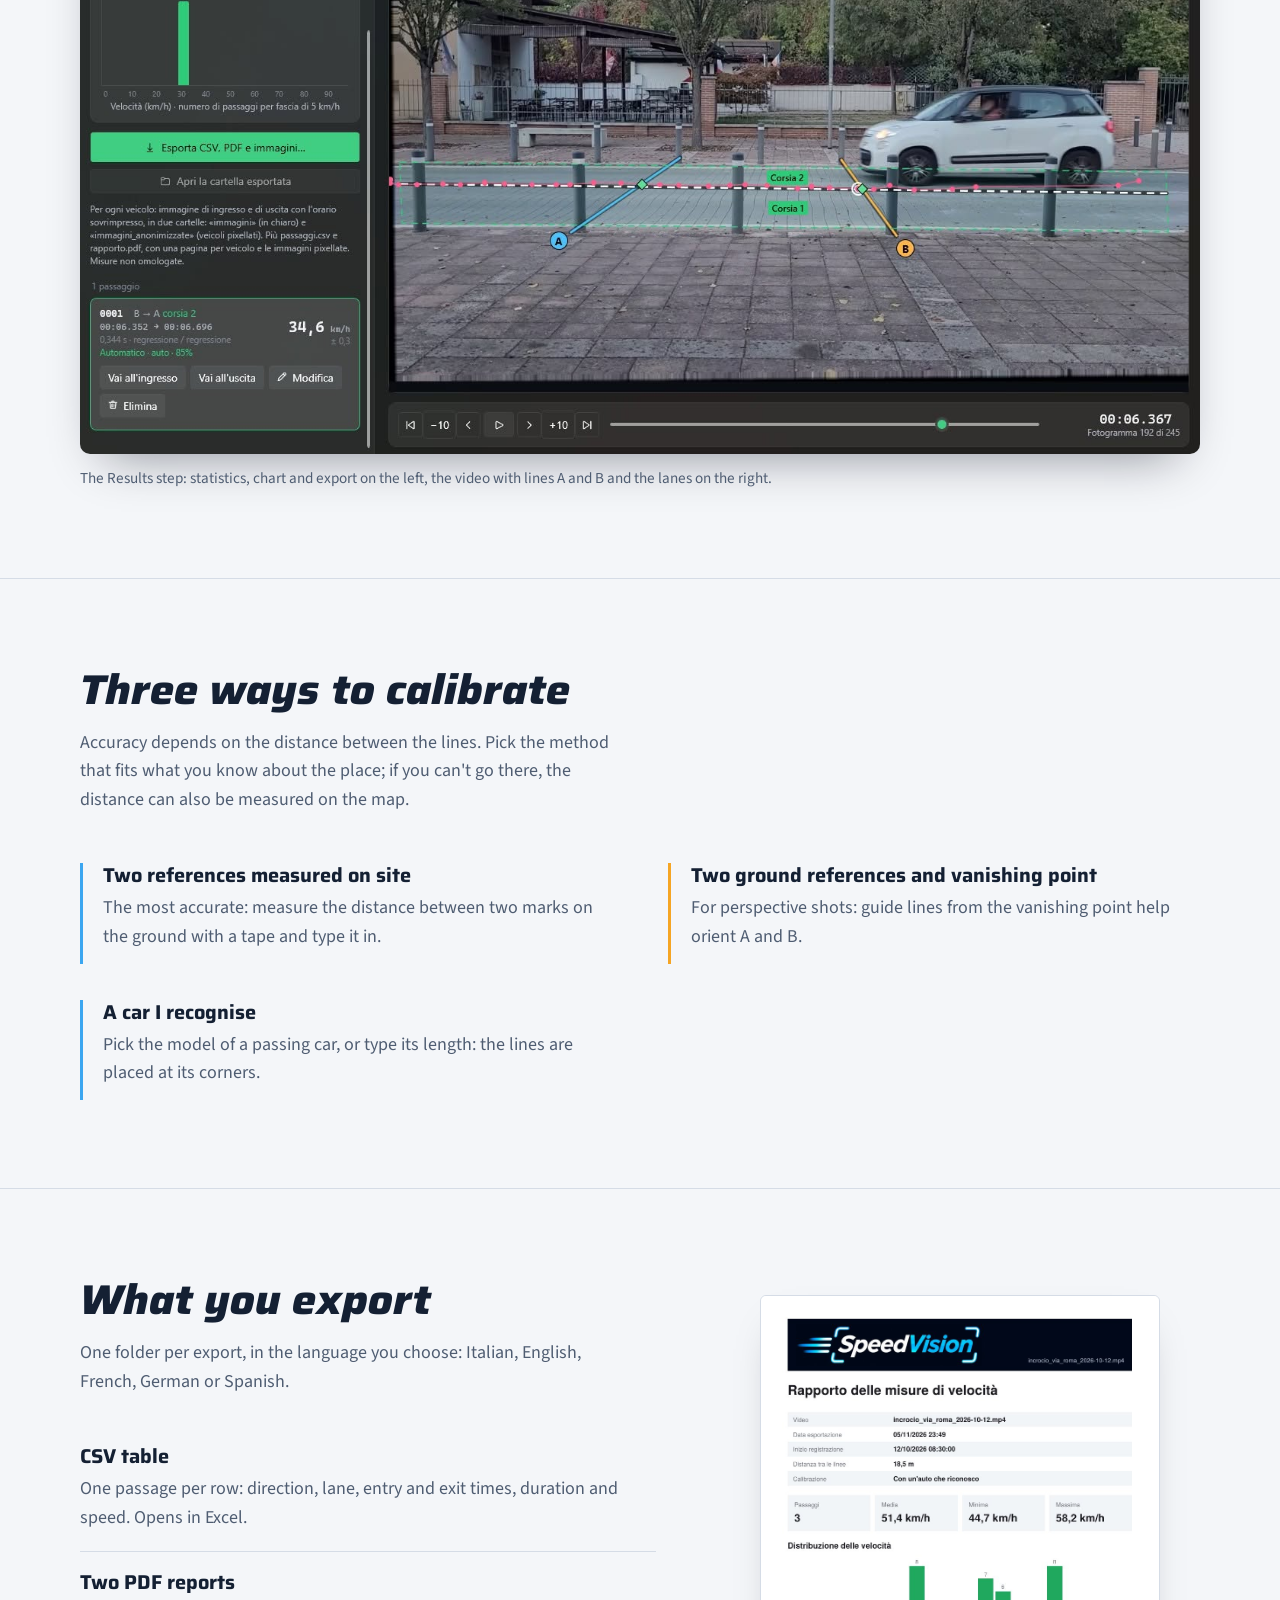
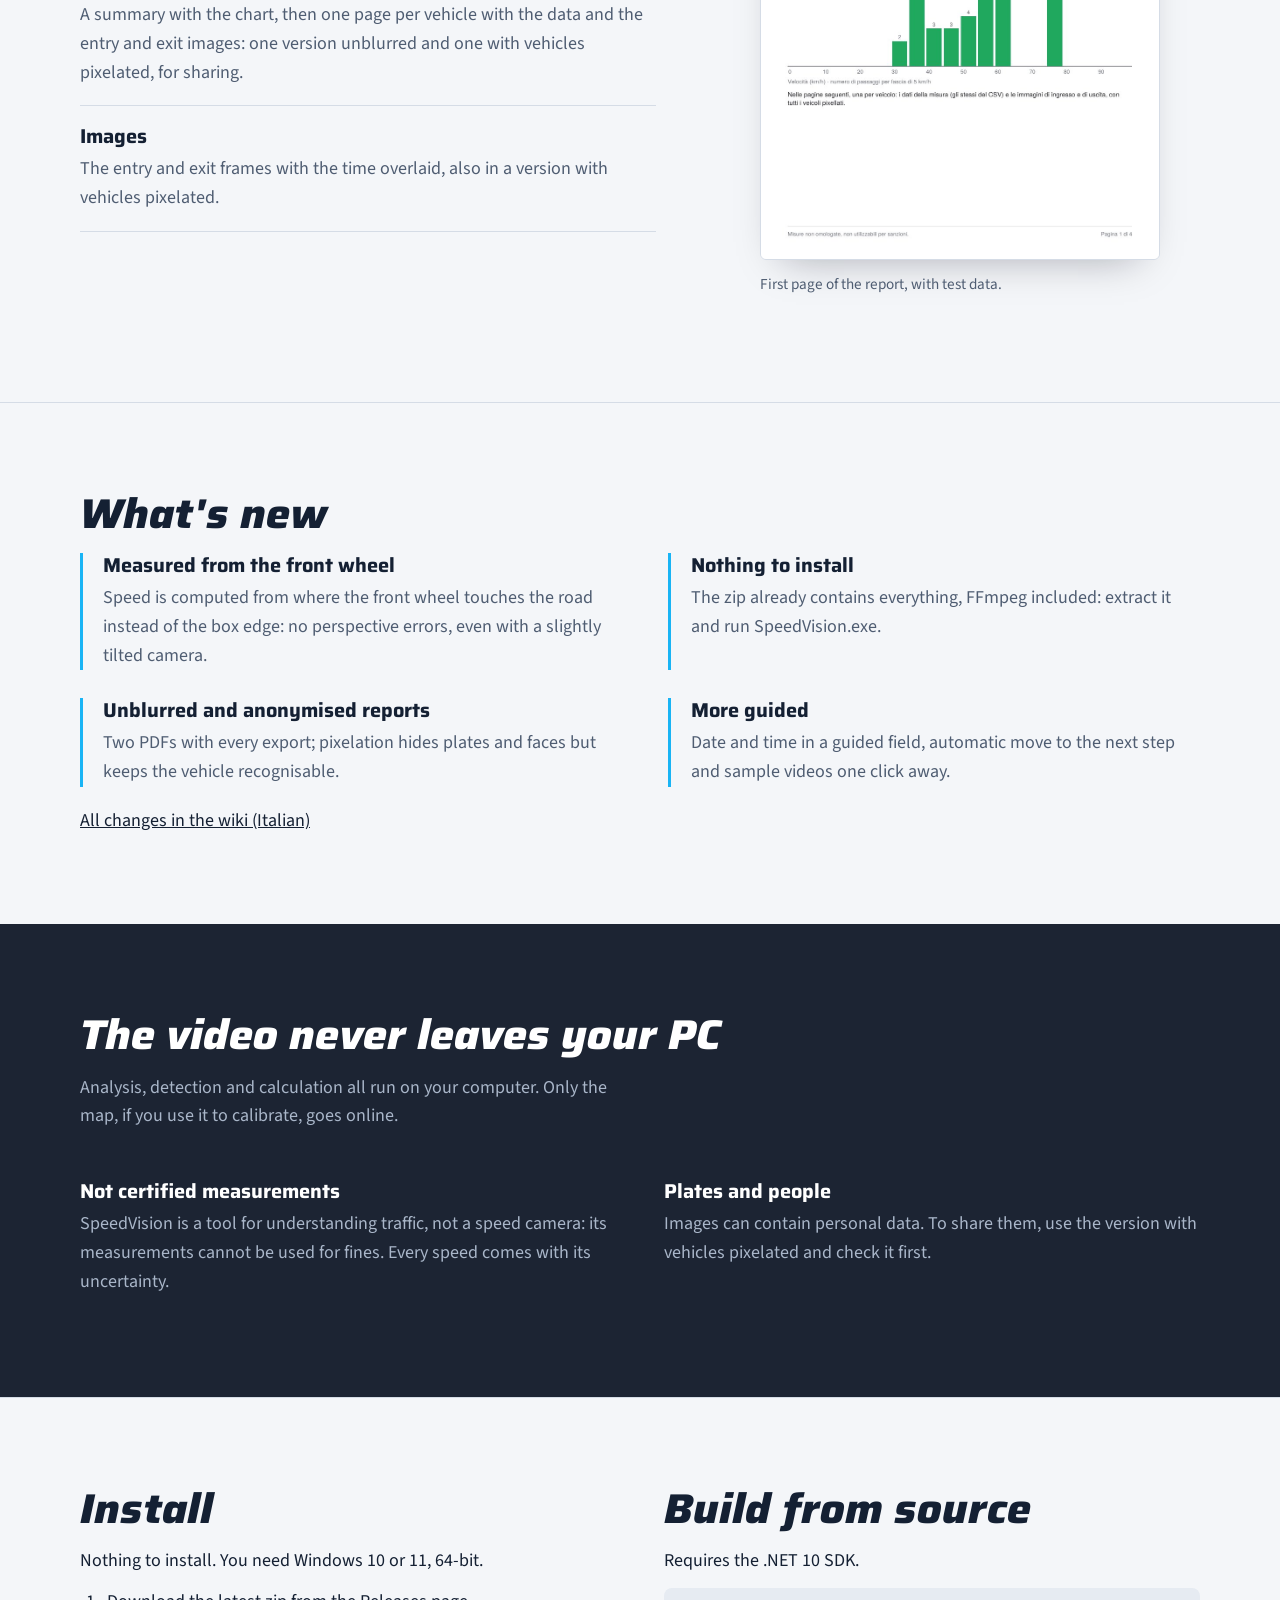
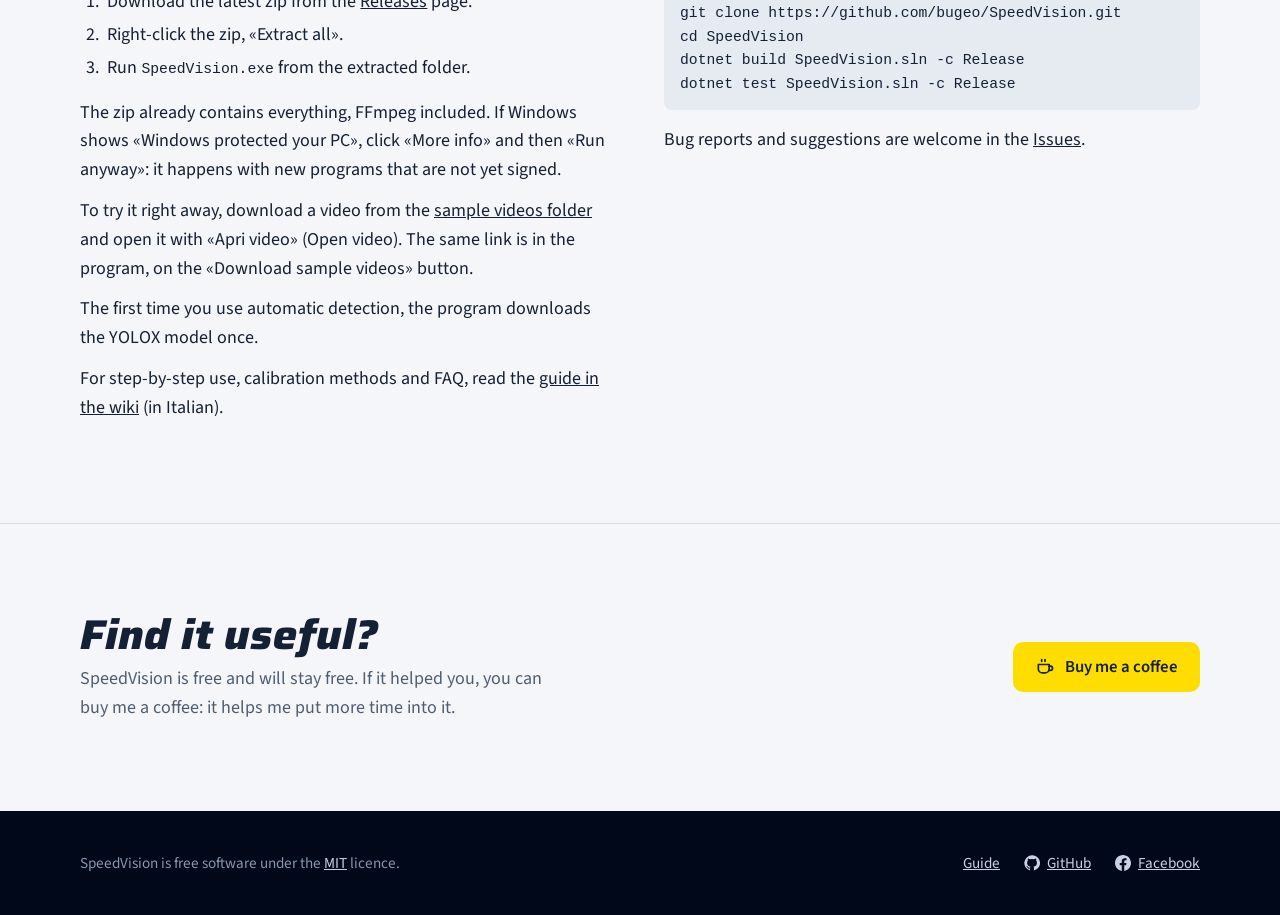
==== commit 87ee0e42: "mac" ====
--- a/docs/index.html
+++ b/docs/index.html
@@ -285,24 +285,21 @@
 
 <section>
   <div class="wrap">
-    <h2><span lang="it">Quattro modi di calibrare</span><span lang="en">Four ways to calibrate</span></h2>
+    <h2><span lang="it">Tre modi di calibrare</span><span lang="en">Three ways to calibrate</span></h2>
     <p class="intro">
-      <span lang="it">La precisione della misura dipende dalla distanza tra le linee. Scegli il metodo in base a quello che sai del luogo.</span>
-      <span lang="en">Accuracy depends on the distance between the lines. Pick the method that fits what you know about the place.</span>
+      <span lang="it">La precisione della misura dipende dalla distanza tra le linee. Scegli il metodo in base a quello che sai del luogo; se non puoi andare sul posto, la distanza si rileva anche sulla mappa.</span>
+      <span lang="en">Accuracy depends on the distance between the lines. Pick the method that fits what you know about the place; if you can't go there, the distance can also be measured on the map.</span>
     </p>
     <div class="methods">
       <div><h3 lang="it">Due riferimenti misurati sul campo</h3><h3 lang="en">Two references measured on site</h3>
         <p lang="it">Il più preciso: misuri con un metro la distanza tra due segni a terra e la inserisci.</p>
         <p lang="en">The most accurate: measure the distance between two marks on the ground with a tape and type it in.</p></div>
+      <div><h3 lang="it">Due riferimenti a terra e punto di fuga</h3><h3 lang="en">Two ground references and vanishing point</h3>
+        <p lang="it">Per le riprese in prospettiva: le linee guida dal punto di fuga aiutano a orientare A e B.</p>
+        <p lang="en">For perspective shots: guide lines from the vanishing point help orient A and B.</p></div>
       <div><h3 lang="it">Un'auto che riconosco</h3><h3 lang="en">A car I recognise</h3>
         <p lang="it">Scegli il modello di un'auto che passa, o scrivi la sua lunghezza: le linee si posano ai suoi spigoli.</p>
         <p lang="en">Pick the model of a passing car, or type its length: the lines are placed at its corners.</p></div>
-      <div><h3 lang="it">Due riferimenti a terra e punto di fuga</h3><h3 lang="en">Two ground references and vanishing point</h3>
-        <p lang="it">Per le riprese in prospettiva: le linee guida dal punto di fuga aiutano a orientare A e B.</p>
-        <p lang="en">For perspective shots: guide lines from the vanishing point help orient A and B.</p></div>
-      <div><h3 lang="it">Due riferimenti trovati sulla mappa</h3><h3 lang="en">Two references found on the map</h3>
-        <p lang="it">Ritrovi gli stessi punti sulla mappa o sulla vista satellitare e la distanza si calcola da lì.</p>
-        <p lang="en">Find the same points on the map or satellite view and the distance is computed from there.</p></div>
     </div>
   </div>
 </section>
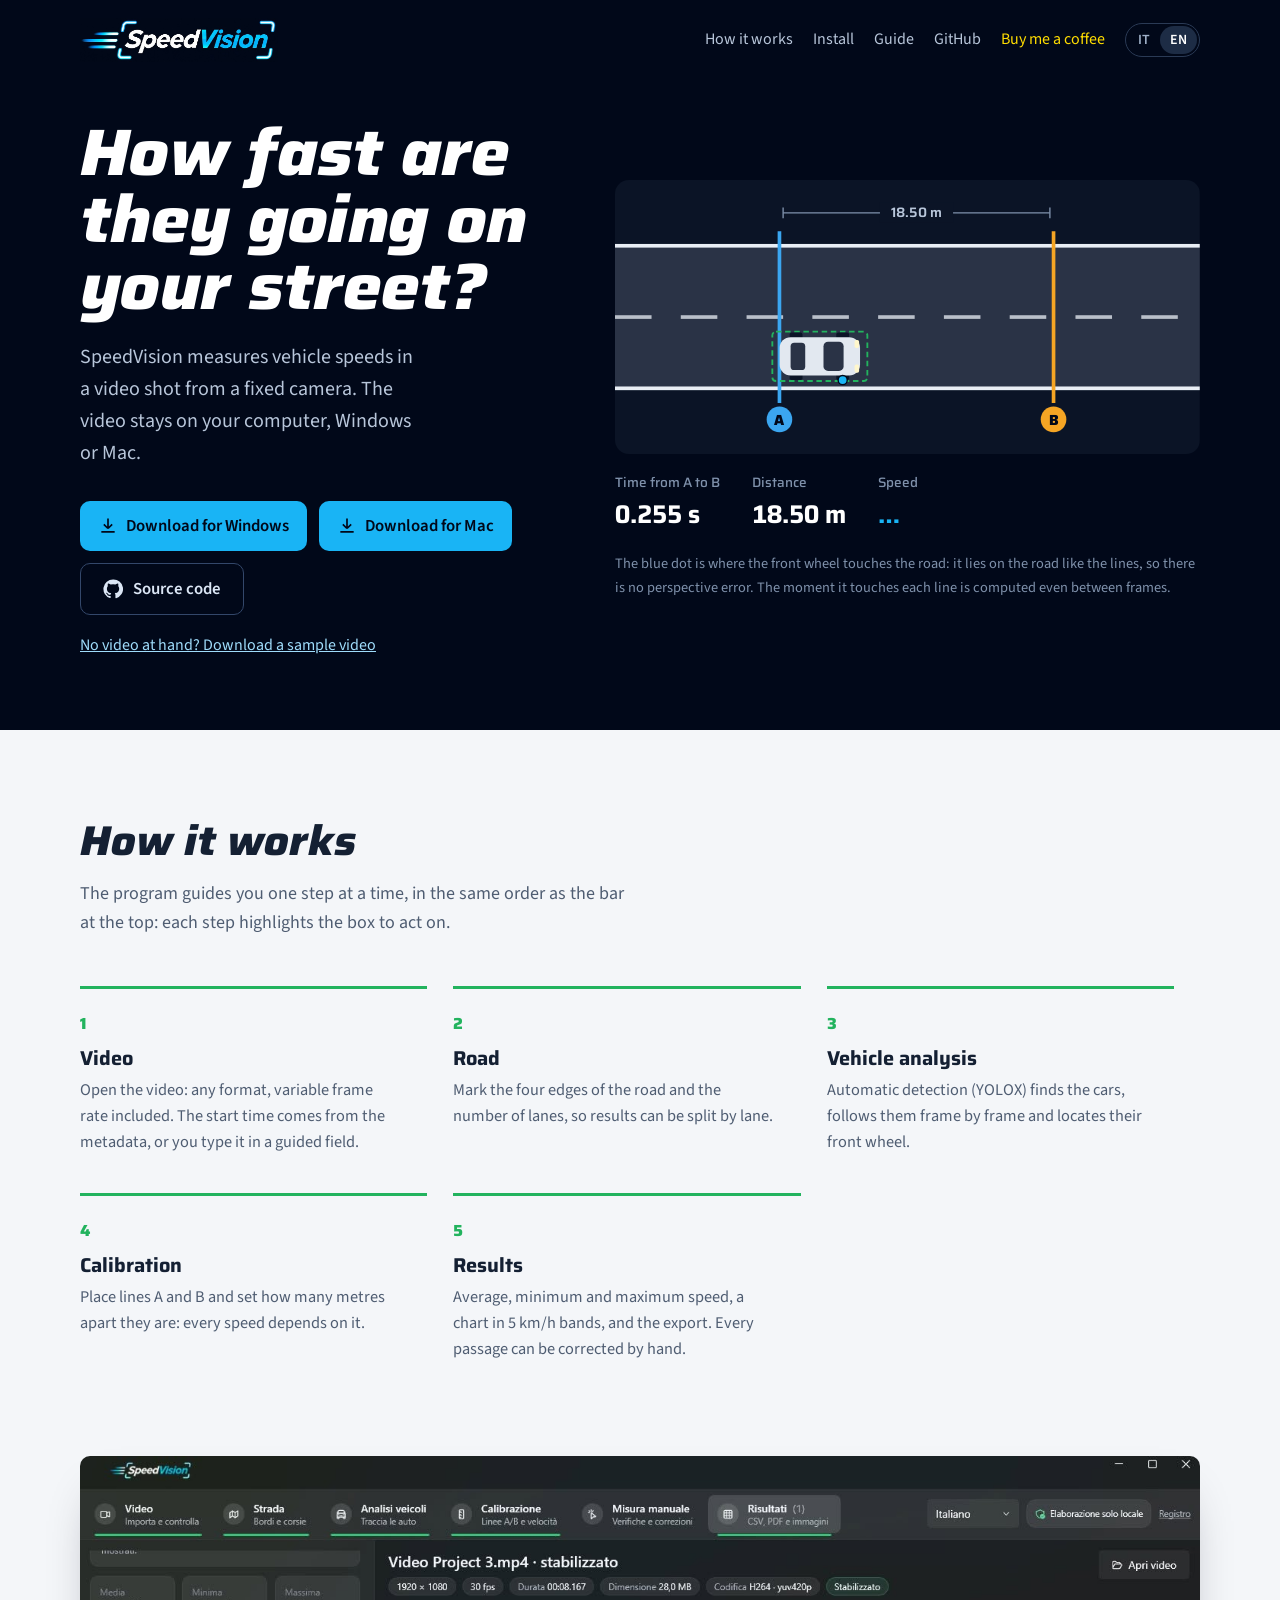
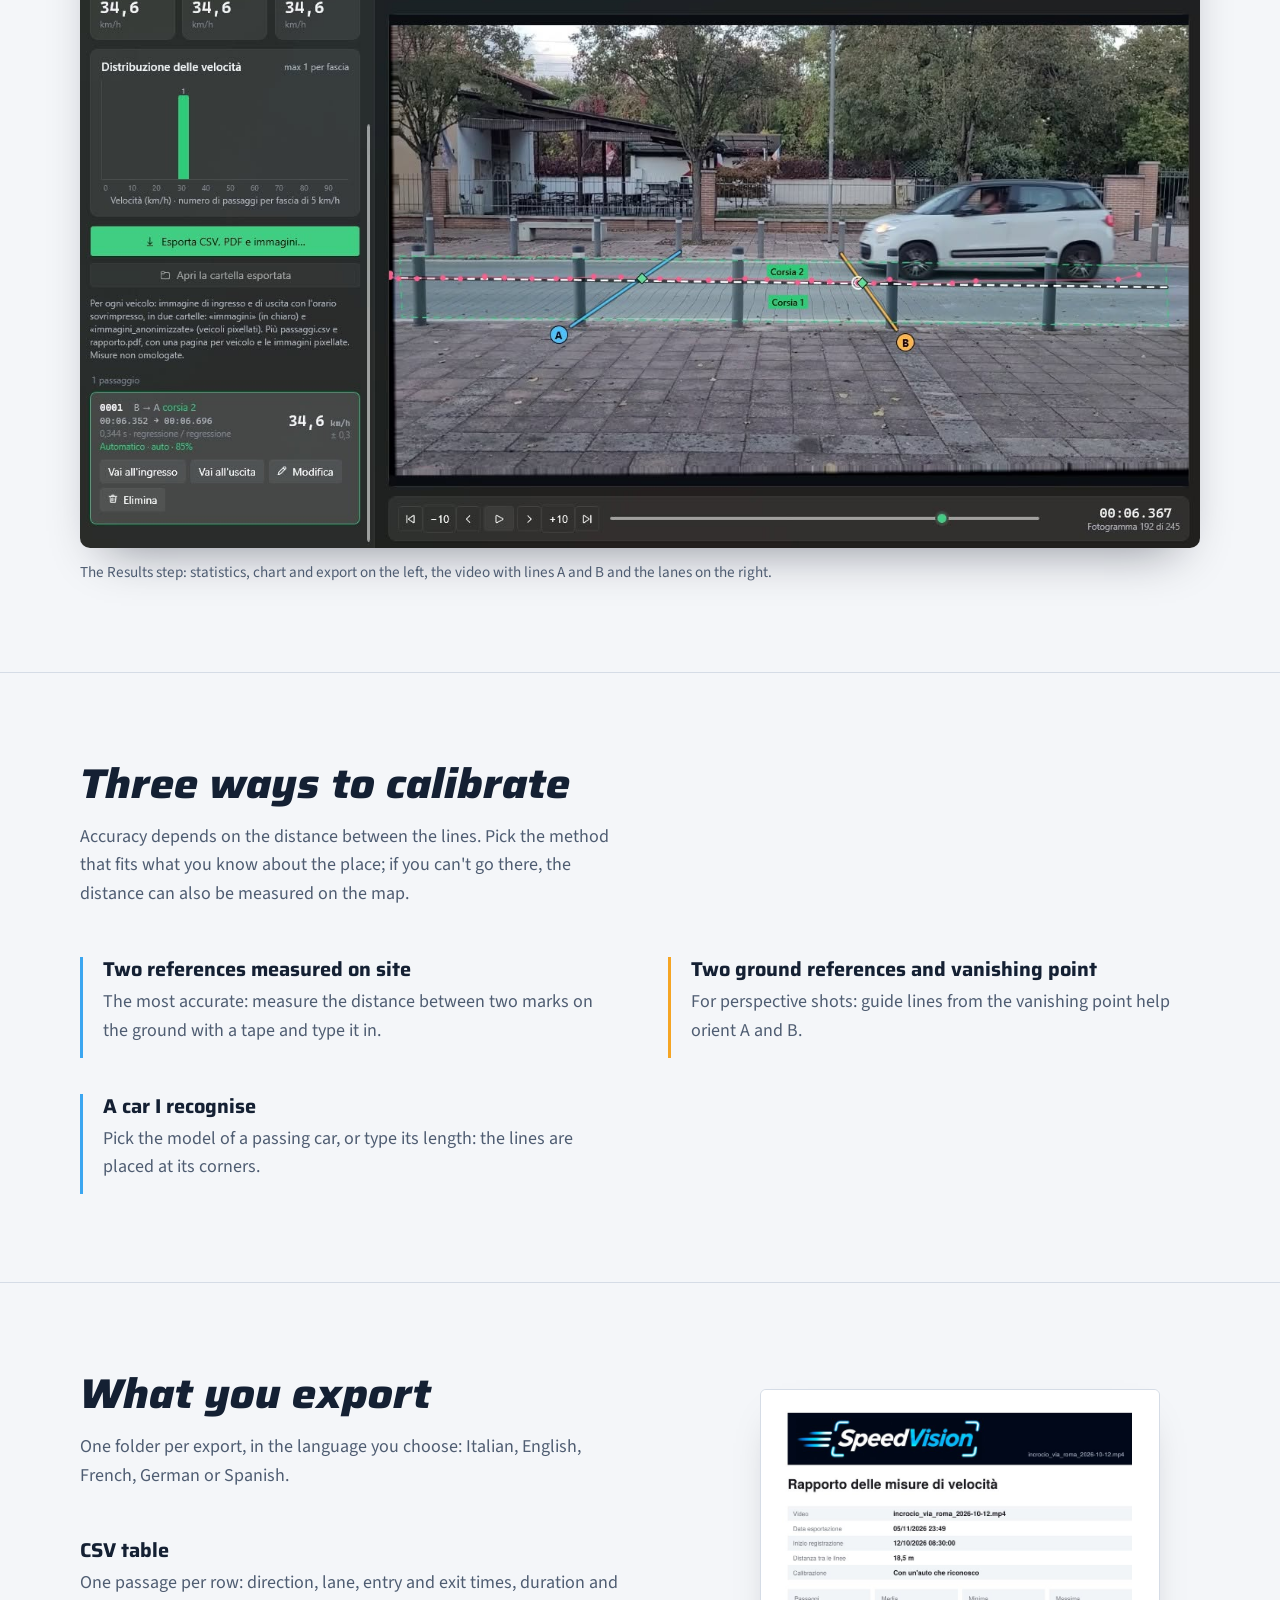
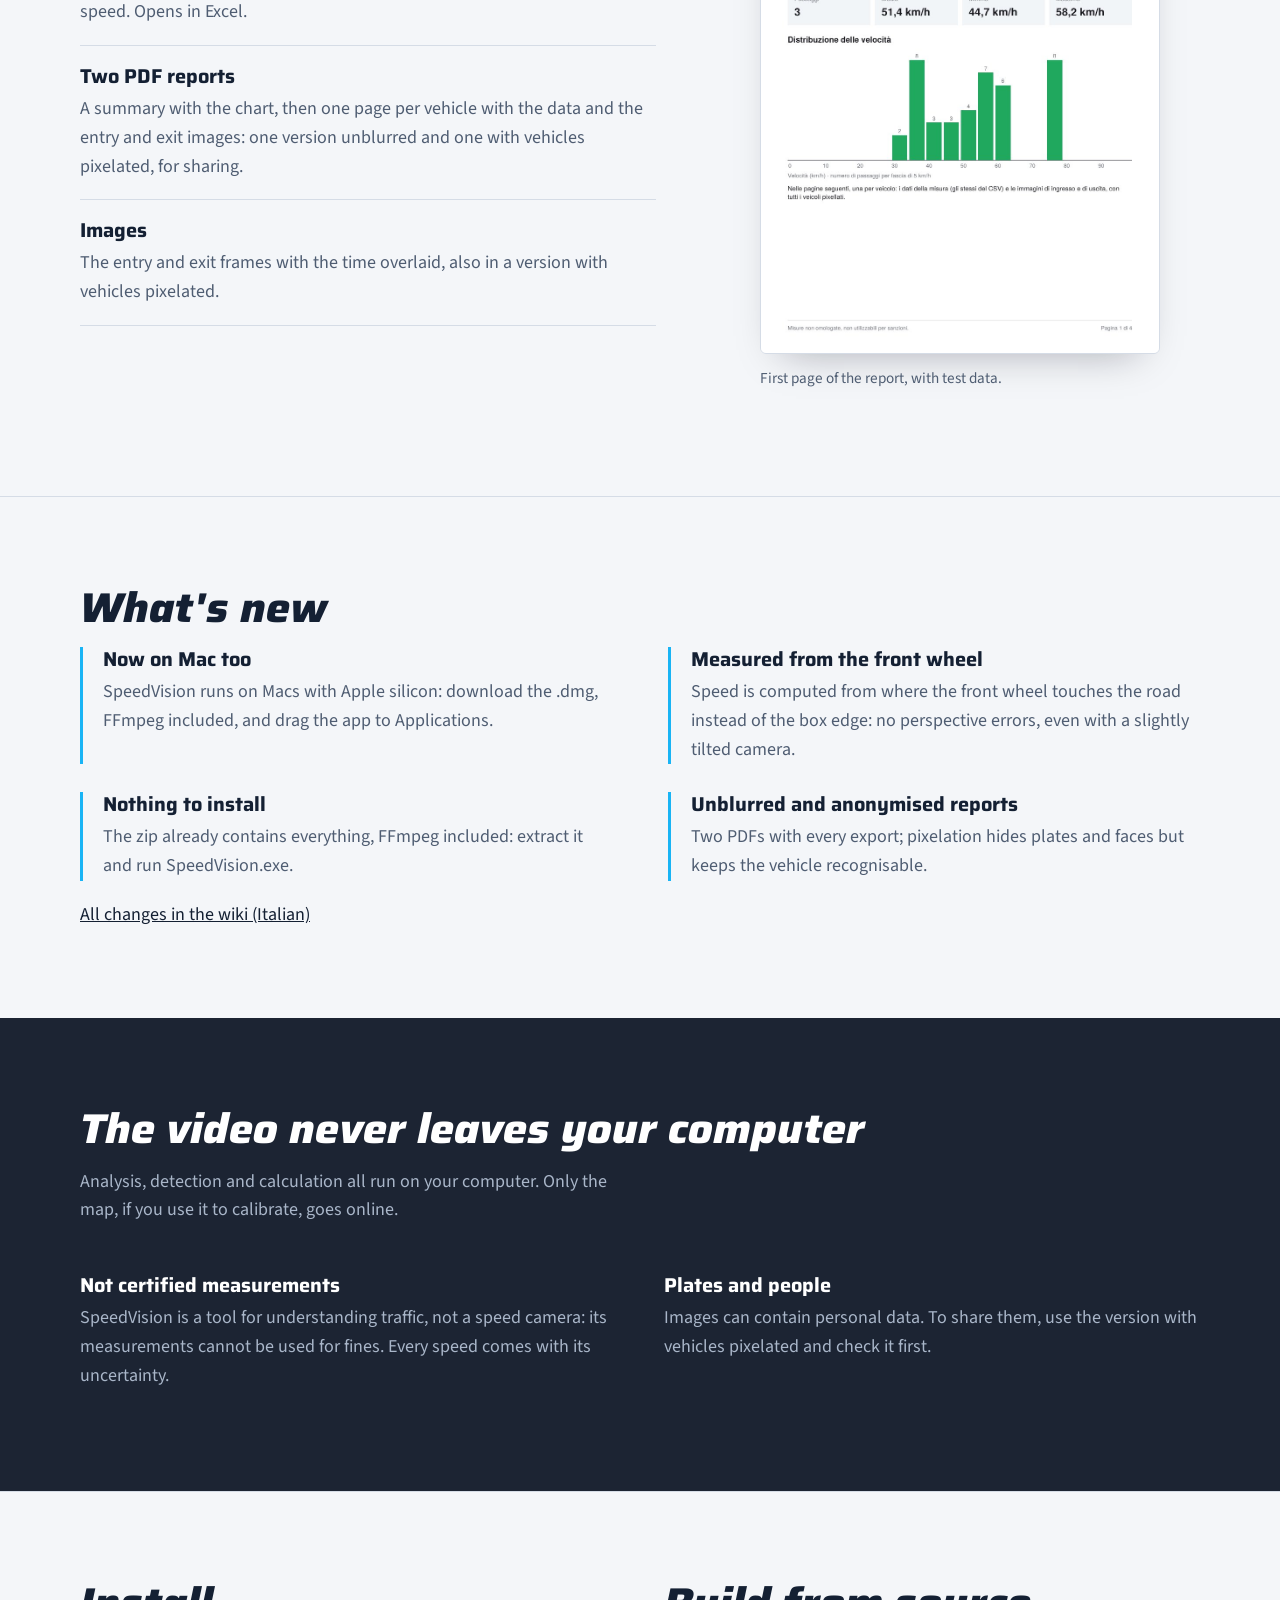
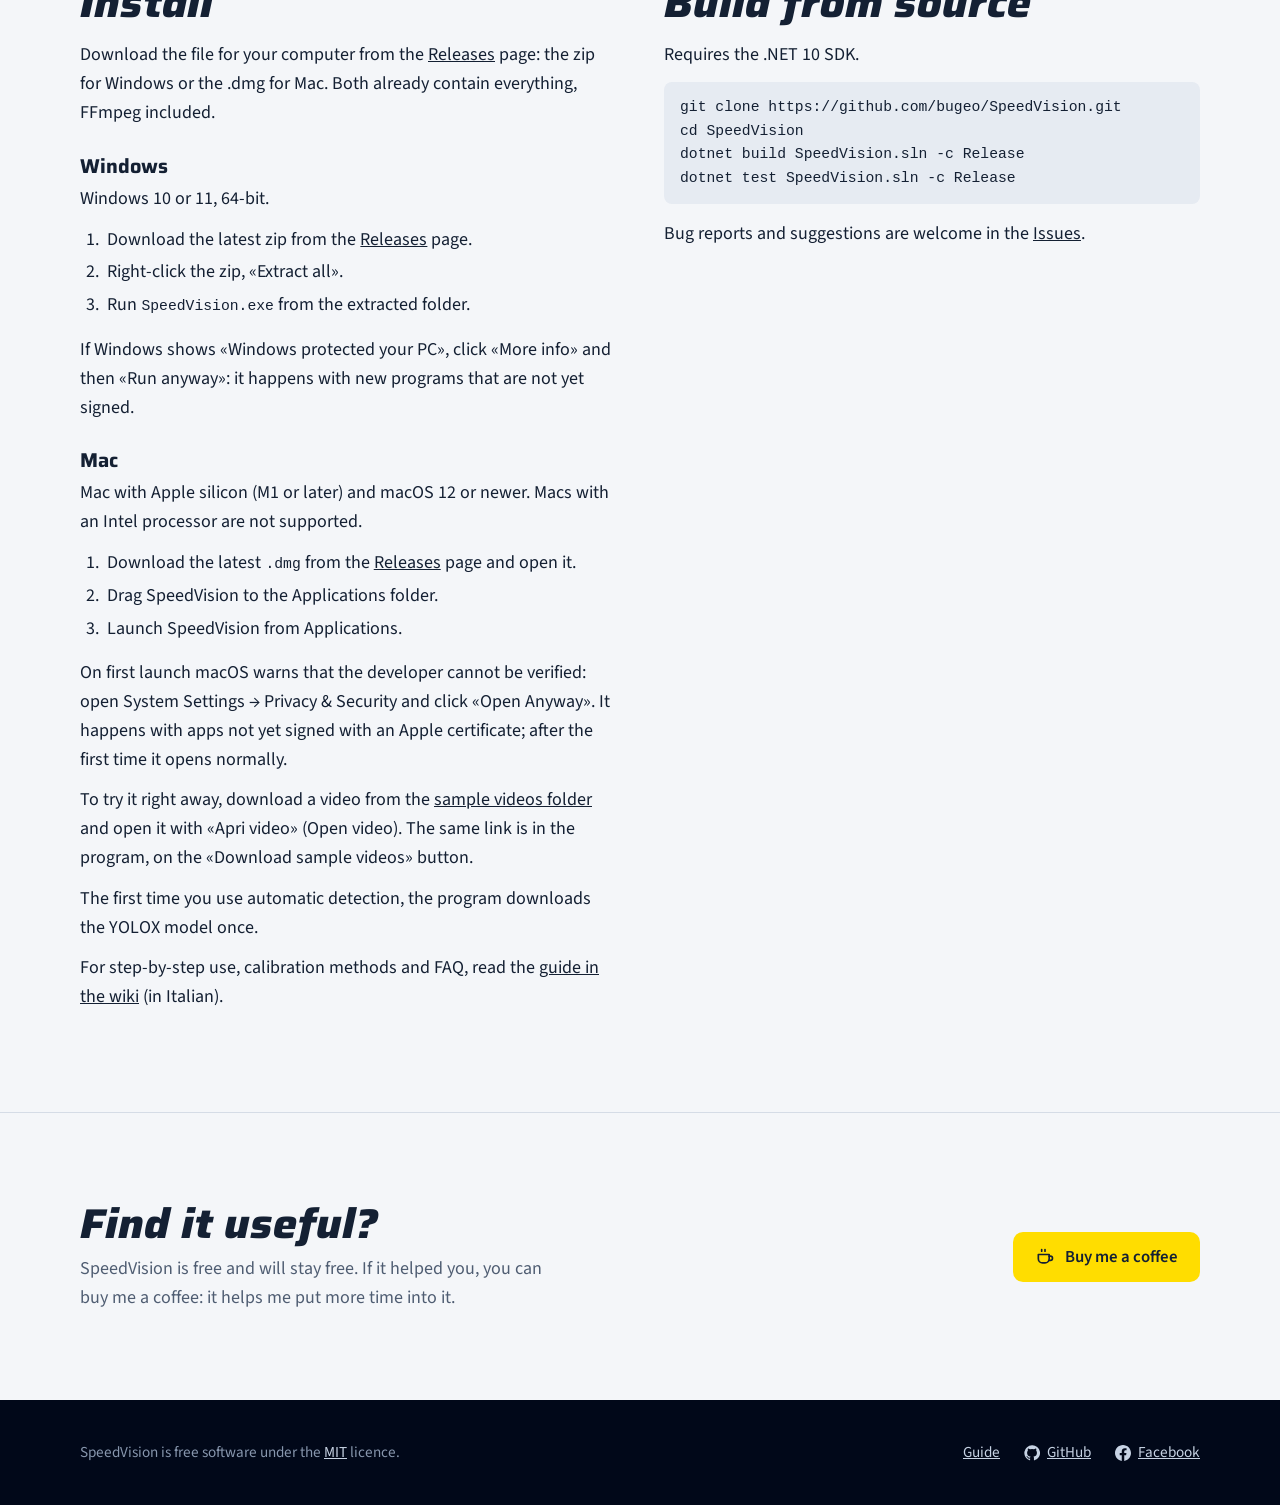
==== commit 5533fe04: "ok" ====
--- a/docs/index.html
+++ b/docs/index.html
@@ -4,9 +4,9 @@
 <meta charset="utf-8">
 <meta name="viewport" content="width=device-width, initial-scale=1">
 <title>SpeedVision</title>
-<meta name="description" content="SpeedVision misura la velocità dei veicoli in un video di traffico, direttamente sul tuo PC. Software libero per Windows.">
+<meta name="description" content="SpeedVision misura la velocità dei veicoli in un video di traffico, direttamente sul tuo computer. Software libero per Windows e Mac.">
 <meta property="og:title" content="SpeedVision">
-<meta property="og:description" content="Misura la velocità dei veicoli in un video di traffico, direttamente sul tuo PC.">
+<meta property="og:description" content="Misura la velocità dei veicoli in un video di traffico, direttamente sul tuo computer. Per Windows e Mac.">
 <meta property="og:image" content="img/logo.jpg">
 <link rel="icon" type="image/png" sizes="64x64" href="img/favicon-sv.png">
 <link rel="icon" href="img/favicon-sv.ico" sizes="any">
@@ -56,6 +56,8 @@
 h1 { font: italic 800 clamp(2.4rem, 5.4vw, 4.1rem)/1.02 var(--display); font-stretch: 112%; letter-spacing: -.01em; color: #fff; margin: 0 0 20px; }
 .lead { font-size: 1.25rem; color: #b8c6da; max-width: 34ch; margin: 0 0 32px; }
 .actions { display: flex; flex-wrap: wrap; gap: 12px; }
+.actions-more { margin-top: 12px; }
+.actions .btn-main { padding: 13px 18px; gap: 8px; }
 .btn { display: inline-flex; align-items: center; gap: 10px; font: 600 1.05rem var(--text); text-decoration: none; padding: 13px 22px; border-radius: 10px; }
 .btn-main { background: var(--cyan); color: var(--night); }
 .btn-main:hover { background: #4cc6fa; }
@@ -127,6 +129,7 @@
 pre { background: #e6ebf2; border-radius: 8px; padding: 14px 16px; overflow-x: auto; margin: 8px 0 16px; }
 .install > div, .results > *, .hero-grid > * { min-width: 0; }
 .install ul { padding-left: 1.1em; margin: 0 0 12px; color: var(--muted); }
+.install h3 { margin-top: 26px; }
 .install-steps { padding-left: 1.3em; margin: 4px 0 16px; }
 .install-steps li { padding-left: 4px; margin-bottom: 4px; }
 
@@ -182,14 +185,20 @@
     <div>
       <h1><span lang="it">Quanto vanno veloci sulla tua strada?</span><span lang="en">How fast are they going on your street?</span></h1>
       <p class="lead">
-        <span lang="it">SpeedVision misura la velocità dei veicoli in un video ripreso da una telecamera ferma. Il video resta sul tuo PC.</span>
-        <span lang="en">SpeedVision measures vehicle speeds in a video shot from a fixed camera. The video stays on your PC.</span>
+        <span lang="it">SpeedVision misura la velocità dei veicoli in un video ripreso da una telecamera ferma. Il video resta sul tuo computer, Windows o Mac.</span>
+        <span lang="en">SpeedVision measures vehicle speeds in a video shot from a fixed camera. The video stays on your computer, Windows or Mac.</span>
       </p>
       <div class="actions">
         <a class="btn btn-main" href="https://github.com/bugeo/SpeedVision/releases">
           <svg viewBox="0 0 24 24" fill="none" stroke="currentColor" stroke-width="2" aria-hidden="true"><path d="M12 3v12m0 0l-5-5m5 5l5-5M4 19h16"/></svg>
           <span lang="it">Scarica per Windows</span><span lang="en">Download for Windows</span>
         </a>
+        <a class="btn btn-main" href="https://github.com/bugeo/SpeedVision/releases">
+          <svg viewBox="0 0 24 24" fill="none" stroke="currentColor" stroke-width="2" aria-hidden="true"><path d="M12 3v12m0 0l-5-5m5 5l5-5M4 19h16"/></svg>
+          <span lang="it">Scarica per Mac</span><span lang="en">Download for Mac</span>
+        </a>
+      </div>
+      <div class="actions actions-more">
         <a class="btn btn-ghost" href="https://github.com/bugeo/SpeedVision">
           <svg viewBox="0 0 24 24" fill="currentColor" aria-hidden="true"><path d="M12 .5a11.5 11.5 0 00-3.64 22.41c.58.1.79-.25.79-.56v-2c-3.2.7-3.88-1.37-3.88-1.37-.53-1.33-1.28-1.69-1.28-1.69-1.05-.72.08-.7.08-.7 1.16.08 1.77 1.19 1.77 1.19 1.03 1.77 2.7 1.26 3.36.96.1-.75.4-1.26.73-1.55-2.55-.29-5.24-1.28-5.24-5.68 0-1.25.45-2.28 1.19-3.08-.12-.29-.52-1.46.11-3.05 0 0 .97-.31 3.17 1.18a11 11 0 015.77 0c2.2-1.49 3.17-1.18 3.17-1.18.63 1.59.23 2.76.11 3.05.74.8 1.19 1.83 1.19 3.08 0 4.41-2.69 5.38-5.26 5.67.41.36.78 1.06.78 2.14v3.17c0 .31.21.67.8.56A11.5 11.5 0 0012 .5z"/></svg>
           <span lang="it">Codice sorgente</span><span lang="en">Source code</span>
@@ -338,6 +347,9 @@
   <div class="wrap">
     <h2><span lang="it">Novità</span><span lang="en">What's new</span></h2>
     <ul class="news-list">
+      <li><h3 lang="it">Ora anche su Mac</h3><h3 lang="en">Now on Mac too</h3>
+        <p lang="it">SpeedVision funziona sui Mac con chip Apple: si scarica il file .dmg, con FFmpeg già dentro, e si trascina l'app in Applicazioni.</p>
+        <p lang="en">SpeedVision runs on Macs with Apple silicon: download the .dmg, FFmpeg included, and drag the app to Applications.</p></li>
       <li><h3 lang="it">Misura dalla ruota anteriore</h3><h3 lang="en">Measured from the front wheel</h3>
         <p lang="it">La velocità si calcola dal punto in cui la ruota anteriore tocca l'asfalto, non più dal bordo del riquadro: niente errori di prospettiva, anche con la telecamera un po' storta.</p>
         <p lang="en">Speed is computed from where the front wheel touches the road instead of the box edge: no perspective errors, even with a slightly tilted camera.</p></li>
@@ -347,9 +359,6 @@
       <li><h3 lang="it">Rapporti in chiaro e anonimizzati</h3><h3 lang="en">Unblurred and anonymised reports</h3>
         <p lang="it">Due PDF a ogni esportazione; la pixellatura copre targhe e volti ma lascia riconoscibile il veicolo.</p>
         <p lang="en">Two PDFs with every export; pixelation hides plates and faces but keeps the vehicle recognisable.</p></li>
-      <li><h3 lang="it">Più guidato</h3><h3 lang="en">More guided</h3>
-        <p lang="it">Data e ora in una casella guidata, passaggio automatico al passo successivo e video di esempio da scaricare con un clic.</p>
-        <p lang="en">Date and time in a guided field, automatic move to the next step and sample videos one click away.</p></li>
     </ul>
     <p class="news-more"><a href="https://github.com/bugeo/SpeedVision/wiki/Novita"><span lang="it">Tutte le novità nel wiki</span><span lang="en">All changes in the wiki (Italian)</span></a></p>
   </div>
@@ -357,7 +366,7 @@
 
 <section class="honest">
   <div class="wrap">
-    <h2><span lang="it">Il video non lascia il PC</span><span lang="en">The video never leaves your PC</span></h2>
+    <h2><span lang="it">Il video non lascia il tuo computer</span><span lang="en">The video never leaves your computer</span></h2>
     <p class="intro">
       <span lang="it">Analisi, riconoscimento e calcolo avvengono sul tuo computer. Solo la mappa, se la usi per calibrare, si collega a internet.</span>
       <span lang="en">Analysis, detection and calculation all run on your computer. Only the map, if you use it to calibrate, goes online.</span>
@@ -377,8 +386,11 @@
   <div class="wrap install">
     <div>
       <h2><span lang="it">Installazione</span><span lang="en">Install</span></h2>
-      <p lang="it">Non serve installare nulla. Serve Windows 10 o 11 a 64 bit.</p>
-      <p lang="en">Nothing to install. You need Windows 10 or 11, 64-bit.</p>
+      <p lang="it">Scarica il file per il tuo computer dalla pagina <a href="https://github.com/bugeo/SpeedVision/releases">Releases</a>: lo zip per Windows o il .dmg per Mac. Contengono già tutto, anche FFmpeg per leggere i video.</p>
+      <p lang="en">Download the file for your computer from the <a href="https://github.com/bugeo/SpeedVision/releases">Releases</a> page: the zip for Windows or the .dmg for Mac. Both already contain everything, FFmpeg included.</p>
+      <h3>Windows</h3>
+      <p lang="it">Windows 10 o 11 a 64 bit.</p>
+      <p lang="en">Windows 10 or 11, 64-bit.</p>
       <ol class="install-steps">
         <li lang="it">Scarica lo zip dell'ultima versione dalla pagina <a href="https://github.com/bugeo/SpeedVision/releases">Releases</a>.</li>
         <li lang="en">Download the latest zip from the <a href="https://github.com/bugeo/SpeedVision/releases">Releases</a> page.</li>
@@ -387,8 +399,21 @@
         <li lang="it">Avvia <code>SpeedVision.exe</code> dalla cartella estratta.</li>
         <li lang="en">Run <code>SpeedVision.exe</code> from the extracted folder.</li>
       </ol>
-      <p lang="it">Lo zip contiene già tutto, anche FFmpeg per leggere i video. Se Windows mostra «Windows ha protetto il PC», premi «Ulteriori informazioni» e poi «Esegui comunque»: succede ai programmi nuovi non ancora firmati.</p>
-      <p lang="en">The zip already contains everything, FFmpeg included. If Windows shows «Windows protected your PC», click «More info» and then «Run anyway»: it happens with new programs that are not yet signed.</p>
+      <p lang="it">Se Windows mostra «Windows ha protetto il PC», premi «Ulteriori informazioni» e poi «Esegui comunque»: succede ai programmi nuovi non ancora firmati.</p>
+      <p lang="en">If Windows shows «Windows protected your PC», click «More info» and then «Run anyway»: it happens with new programs that are not yet signed.</p>
+      <h3>Mac</h3>
+      <p lang="it">Mac con chip Apple (M1 o successivi) e macOS 12 o più recente. I Mac con processore Intel non sono supportati.</p>
+      <p lang="en">Mac with Apple silicon (M1 or later) and macOS 12 or newer. Macs with an Intel processor are not supported.</p>
+      <ol class="install-steps">
+        <li lang="it">Scarica il file <code>.dmg</code> dell'ultima versione dalla pagina <a href="https://github.com/bugeo/SpeedVision/releases">Releases</a> e aprilo.</li>
+        <li lang="en">Download the latest <code>.dmg</code> from the <a href="https://github.com/bugeo/SpeedVision/releases">Releases</a> page and open it.</li>
+        <li lang="it">Trascina SpeedVision nella cartella Applicazioni.</li>
+        <li lang="en">Drag SpeedVision to the Applications folder.</li>
+        <li lang="it">Avvia SpeedVision dalle Applicazioni.</li>
+        <li lang="en">Launch SpeedVision from Applications.</li>
+      </ol>
+      <p lang="it">Al primo avvio macOS avvisa che lo sviluppatore non è verificato: apri Impostazioni di sistema → Privacy e sicurezza e premi «Apri comunque». Succede ai programmi non ancora firmati con un certificato Apple; dopo la prima volta si apre normalmente.</p>
+      <p lang="en">On first launch macOS warns that the developer cannot be verified: open System Settings → Privacy &amp; Security and click «Open Anyway». It happens with apps not yet signed with an Apple certificate; after the first time it opens normally.</p>
       <p lang="it">Per provarlo subito, scarica un video dalla <a href="https://github.com/bugeo/SpeedVision/tree/main/samples">cartella dei video di esempio</a> e aprilo con «Apri video». Lo stesso link è nel programma, nel pulsante «Scarica video di esempio».</p>
       <p lang="en">To try it right away, download a video from the <a href="https://github.com/bugeo/SpeedVision/tree/main/samples">sample videos folder</a> and open it with «Apri video» (Open video). The same link is in the program, on the «Download sample videos» button.</p>
       <p lang="it">Al primo uso del riconoscimento automatico il programma scarica il modello YOLOX una sola volta.</p>
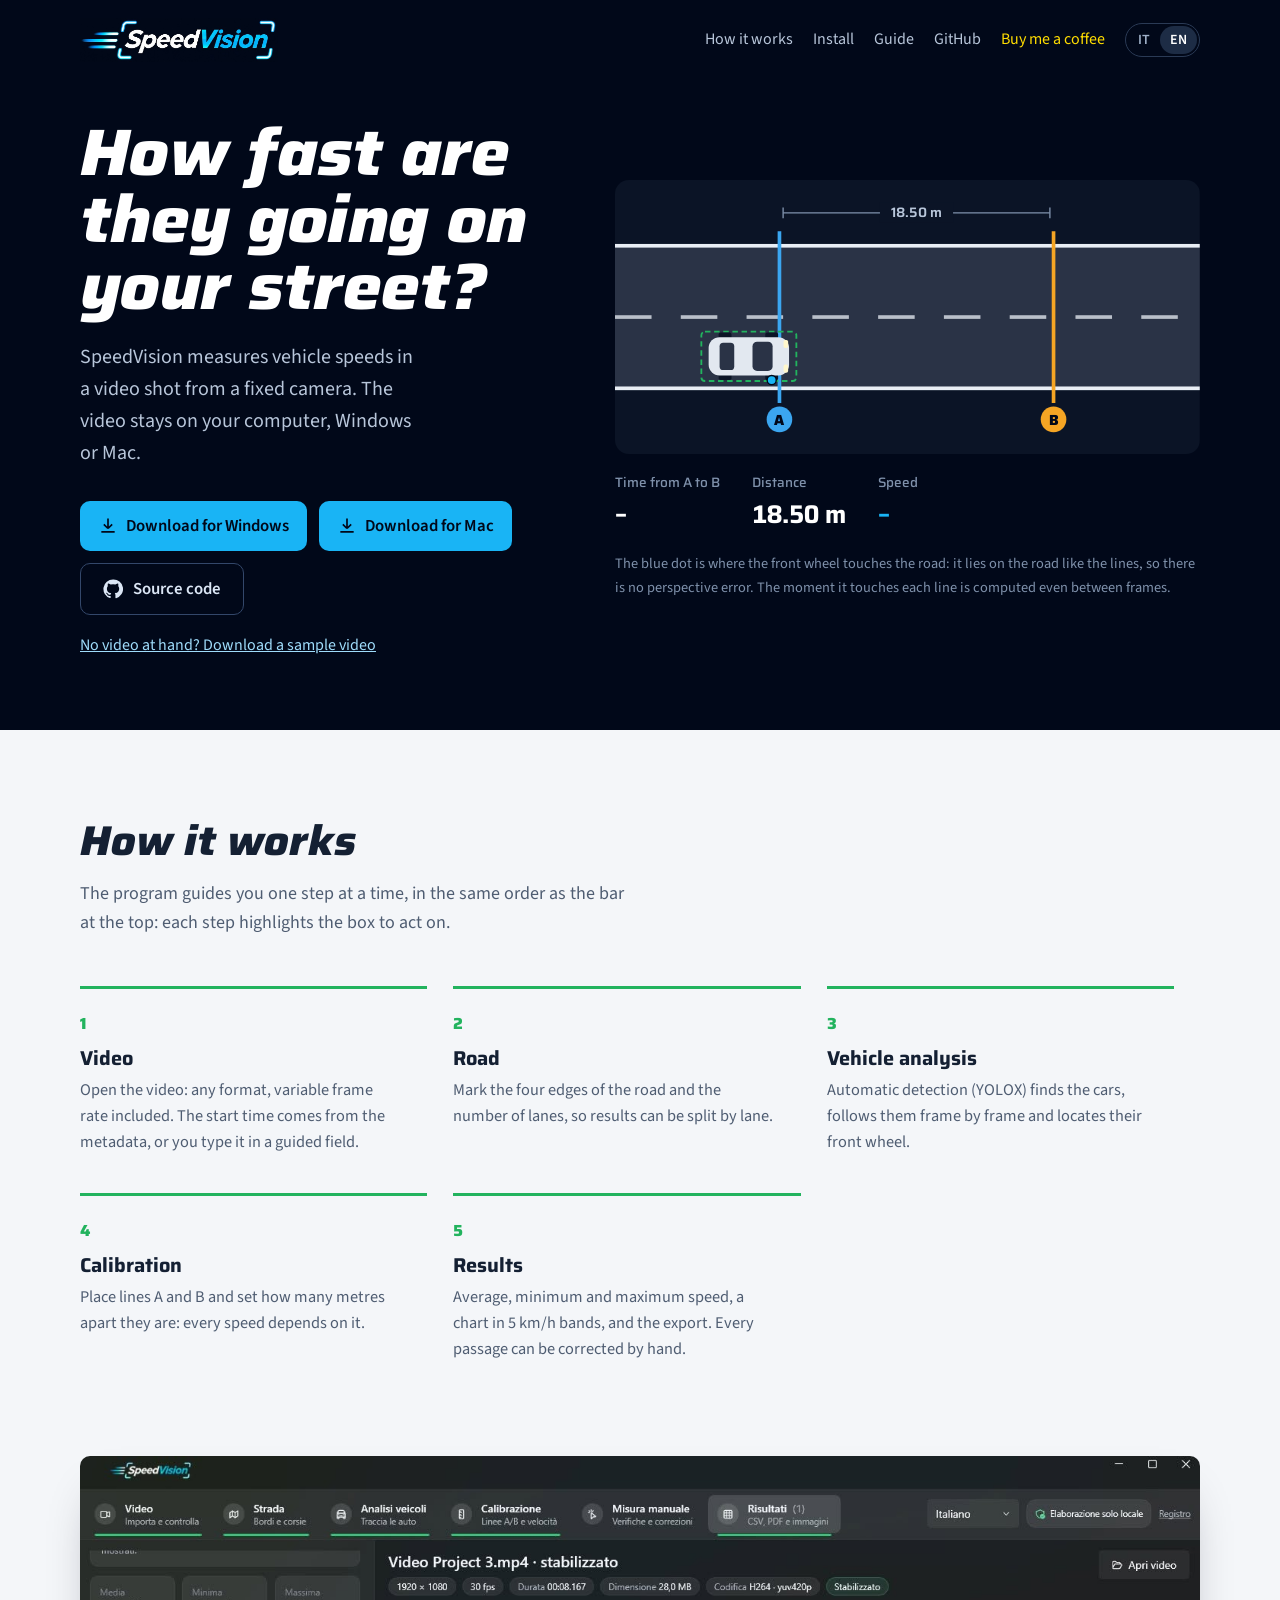
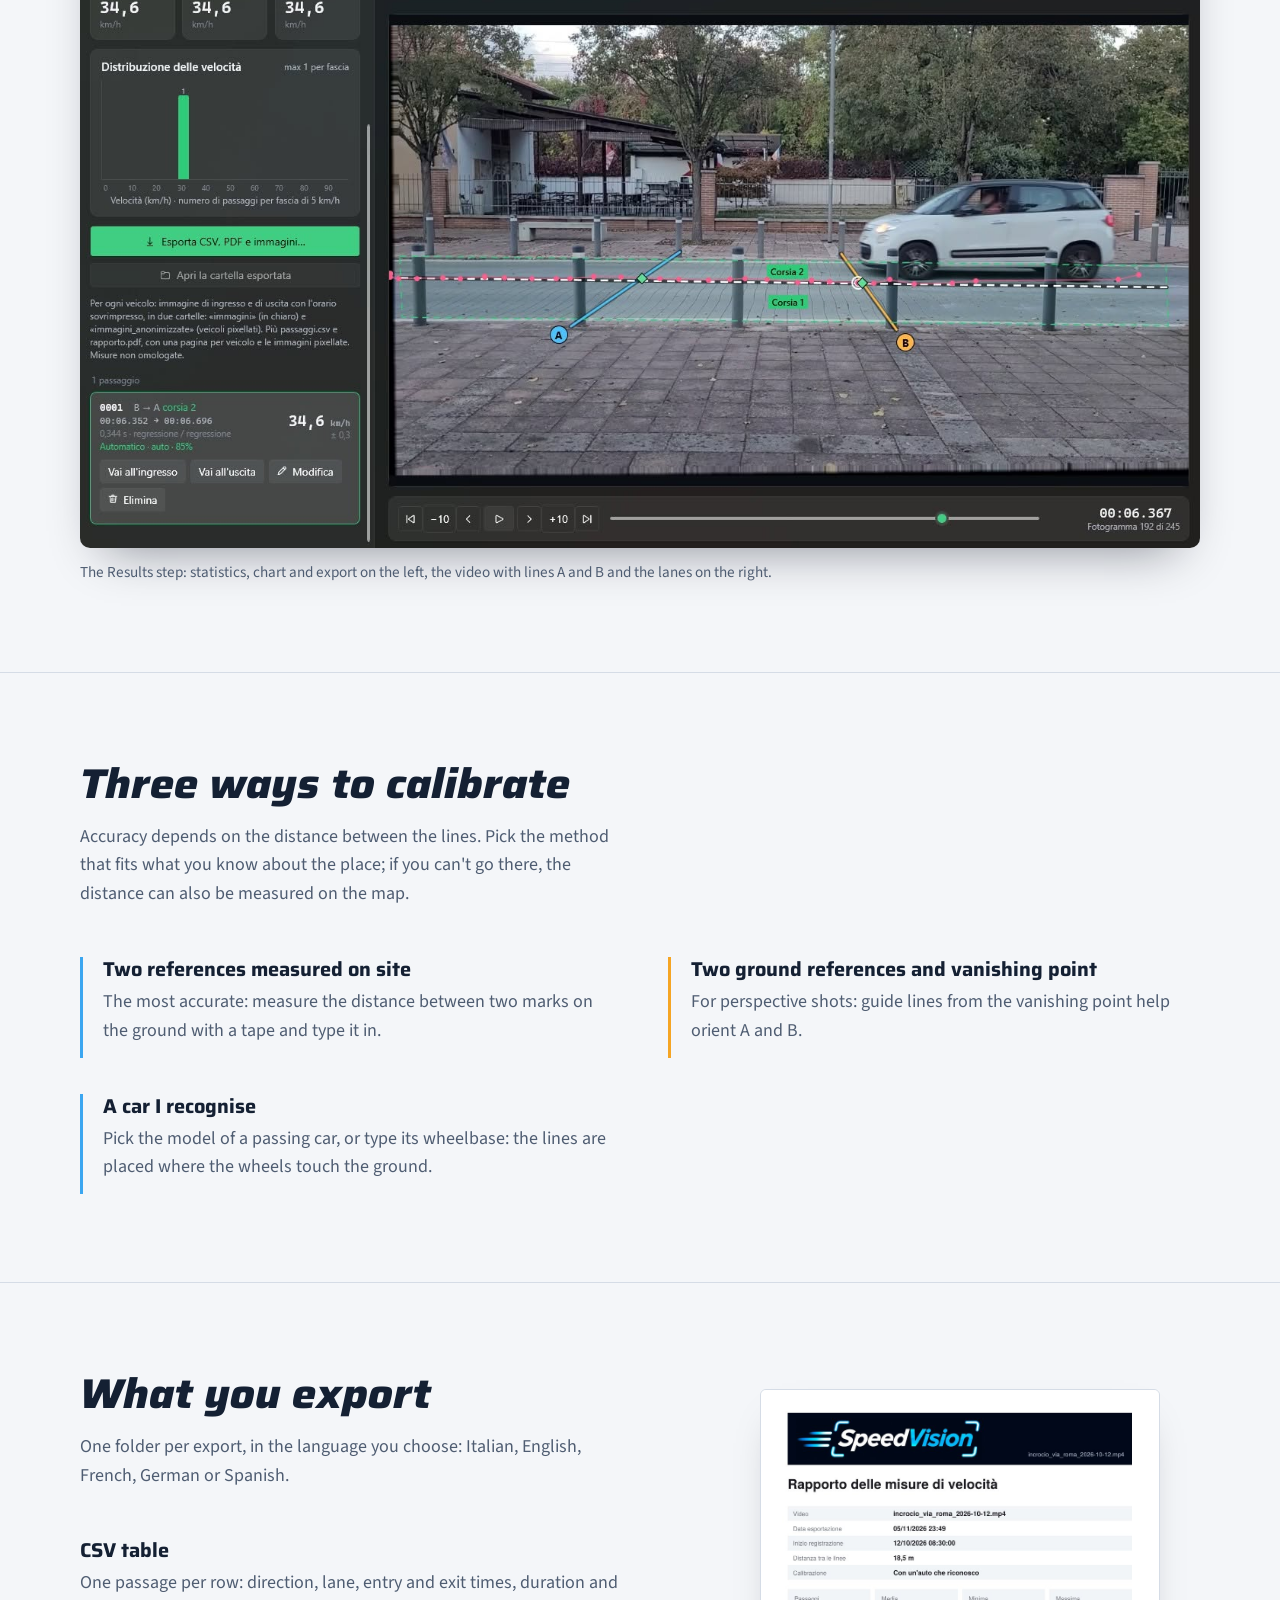
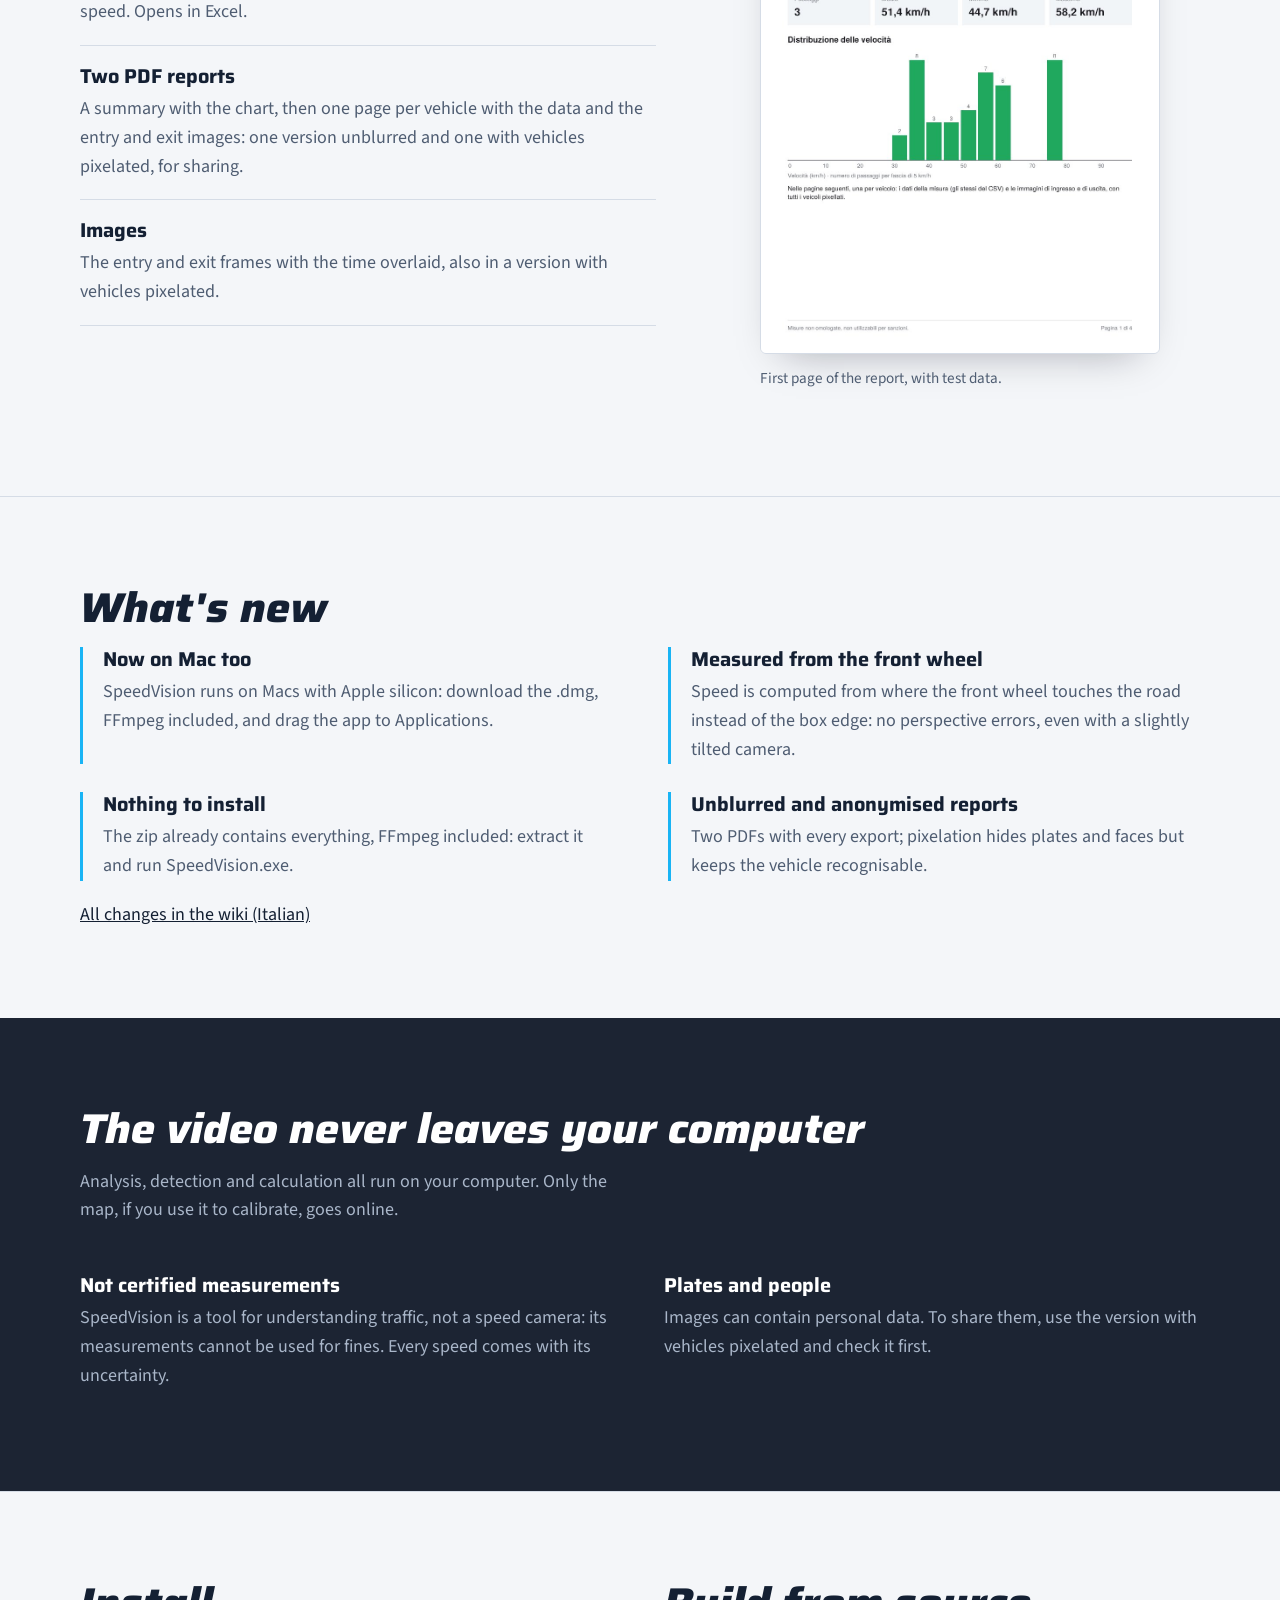
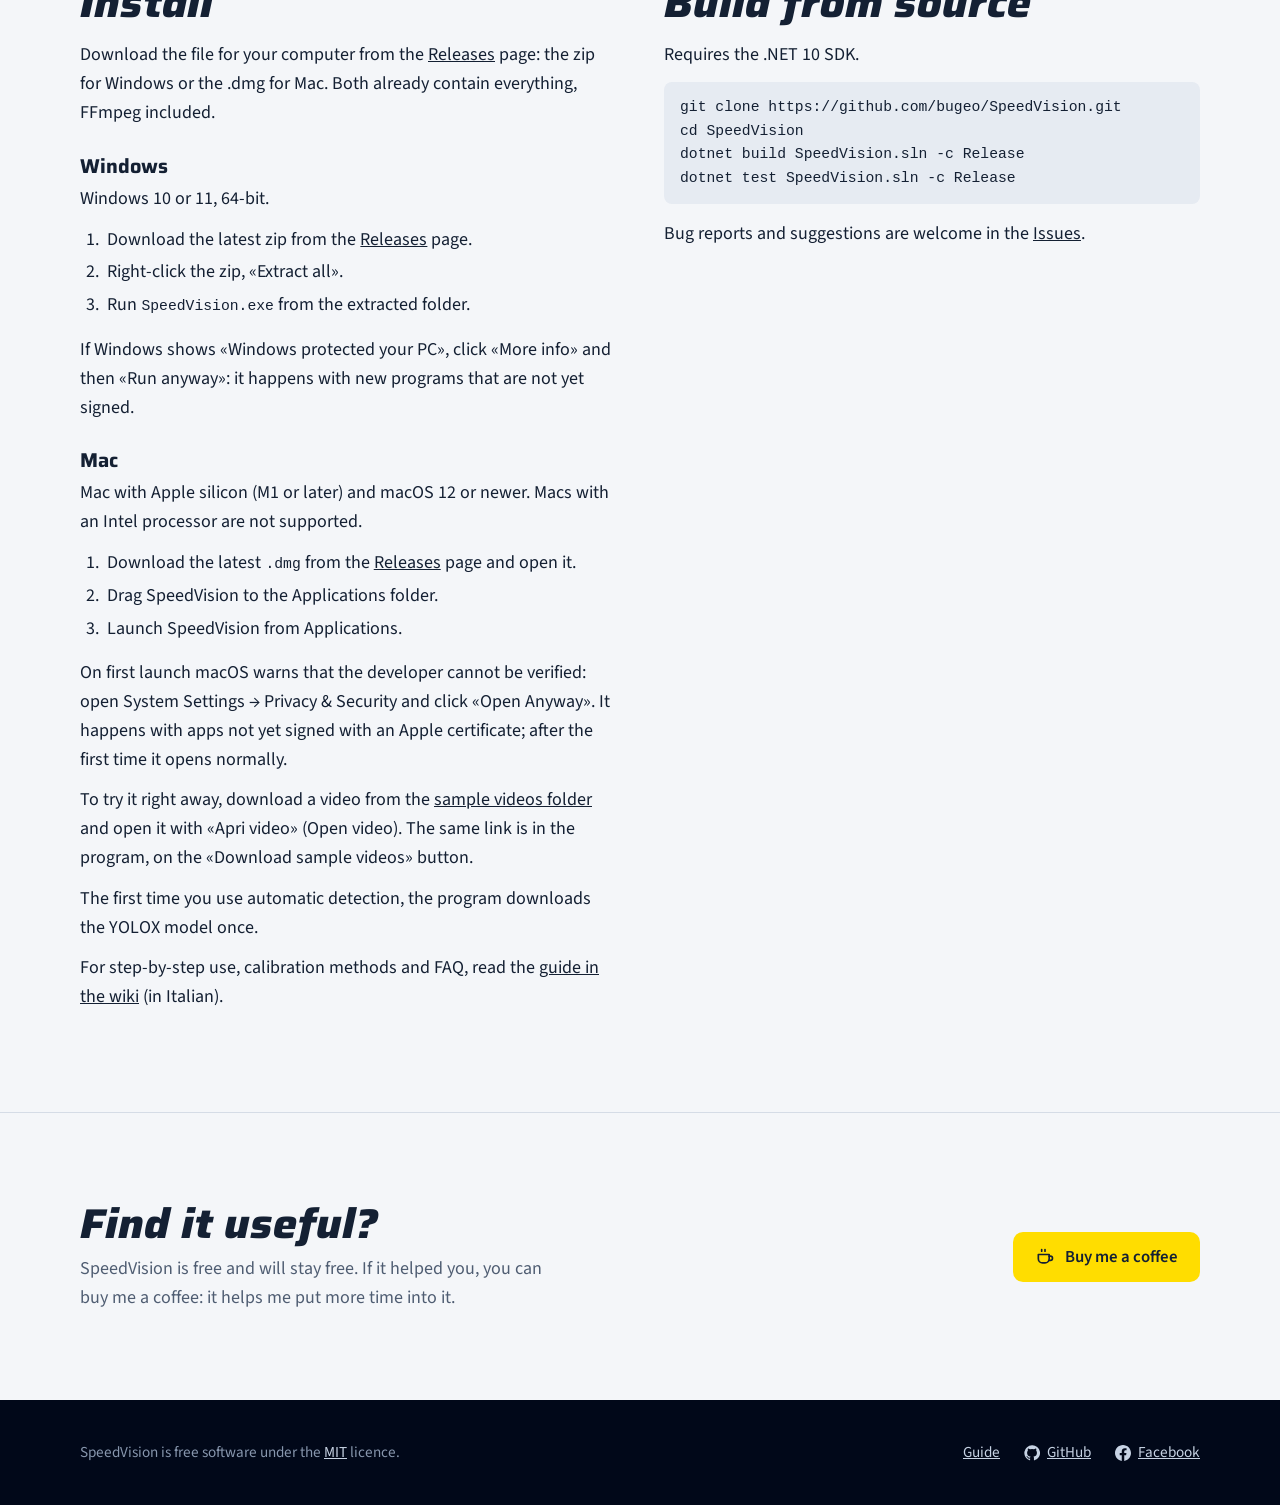
==== commit 0d2e8801: "ok" ====
--- a/docs/index.html
+++ b/docs/index.html
@@ -307,8 +307,8 @@
         <p lang="it">Per le riprese in prospettiva: le linee guida dal punto di fuga aiutano a orientare A e B.</p>
         <p lang="en">For perspective shots: guide lines from the vanishing point help orient A and B.</p></div>
       <div><h3 lang="it">Un'auto che riconosco</h3><h3 lang="en">A car I recognise</h3>
-        <p lang="it">Scegli il modello di un'auto che passa, o scrivi la sua lunghezza: le linee si posano ai suoi spigoli.</p>
-        <p lang="en">Pick the model of a passing car, or type its length: the lines are placed at its corners.</p></div>
+        <p lang="it">Scegli il modello di un'auto che passa, o scrivi il suo passo: le linee si posano dove le ruote toccano terra.</p>
+        <p lang="en">Pick the model of a passing car, or type its wheelbase: the lines are placed where the wheels touch the ground.</p></div>
     </div>
   </div>
 </section>
